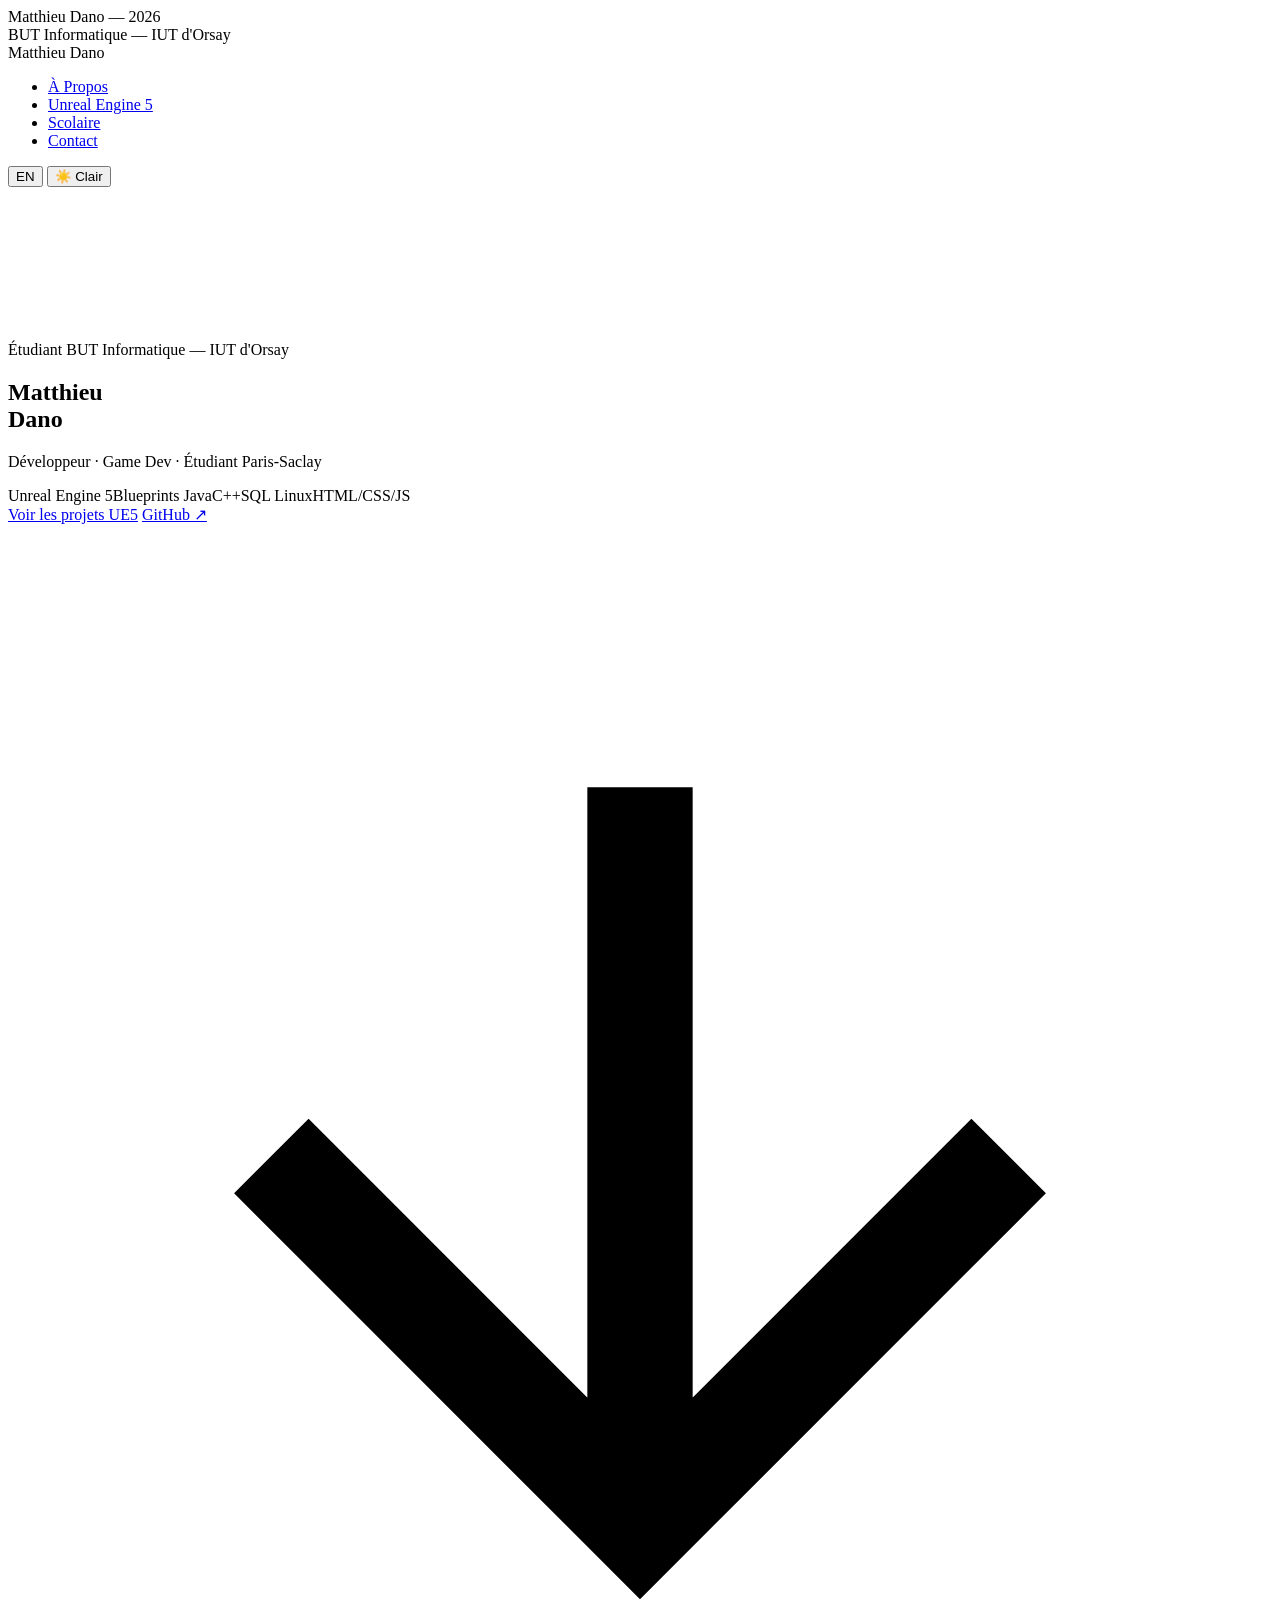
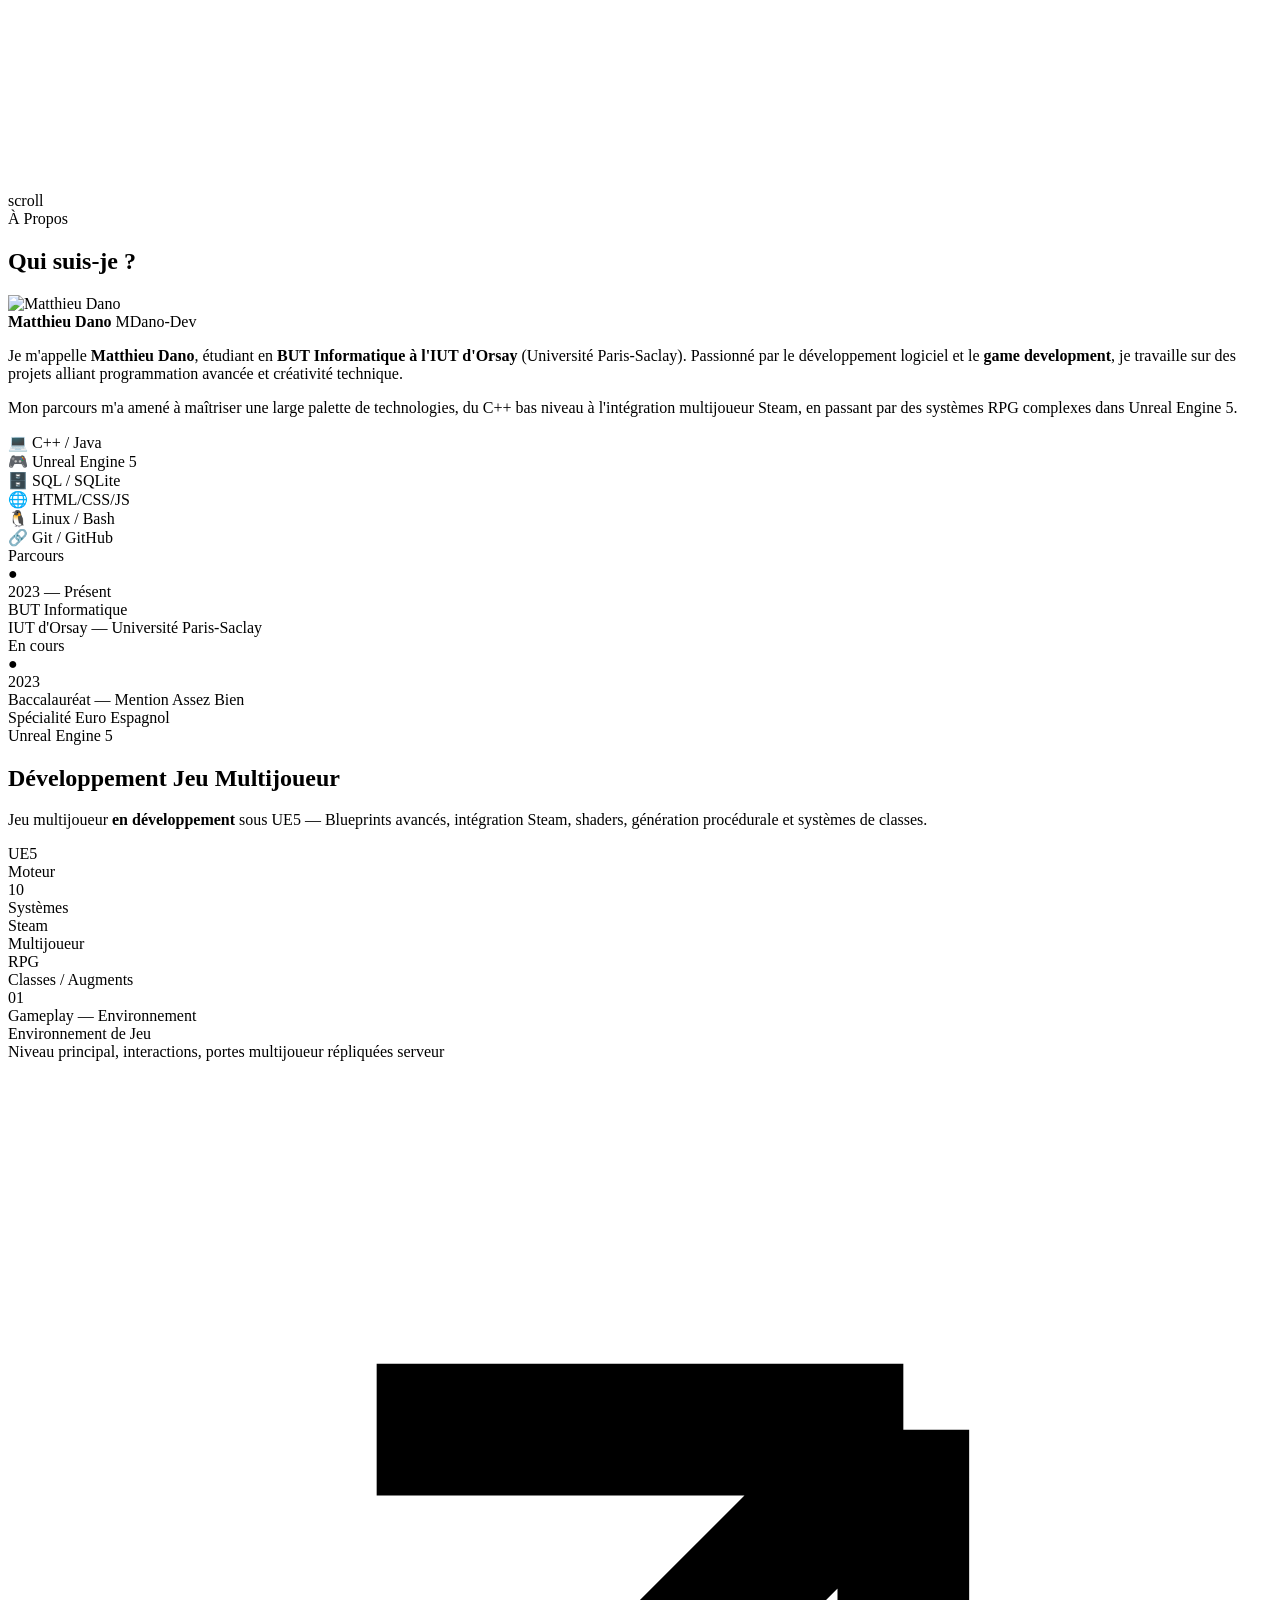
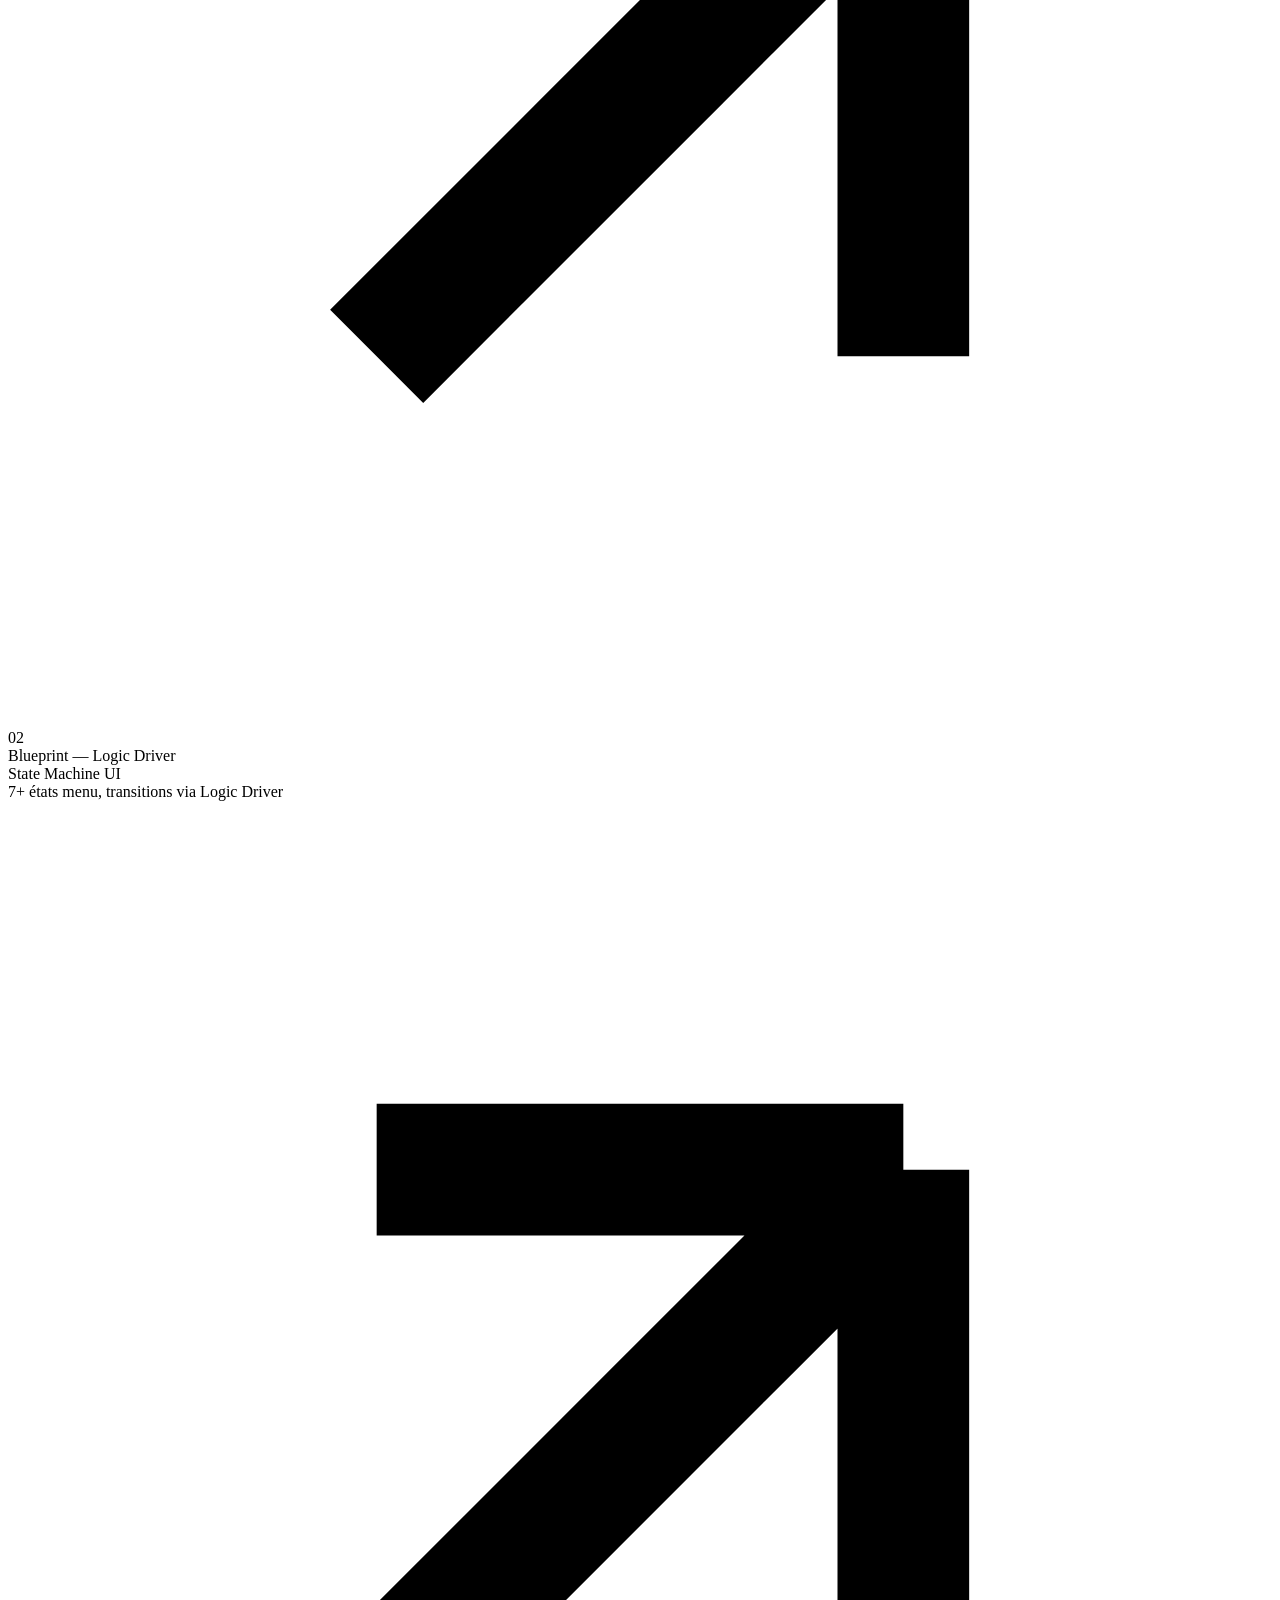
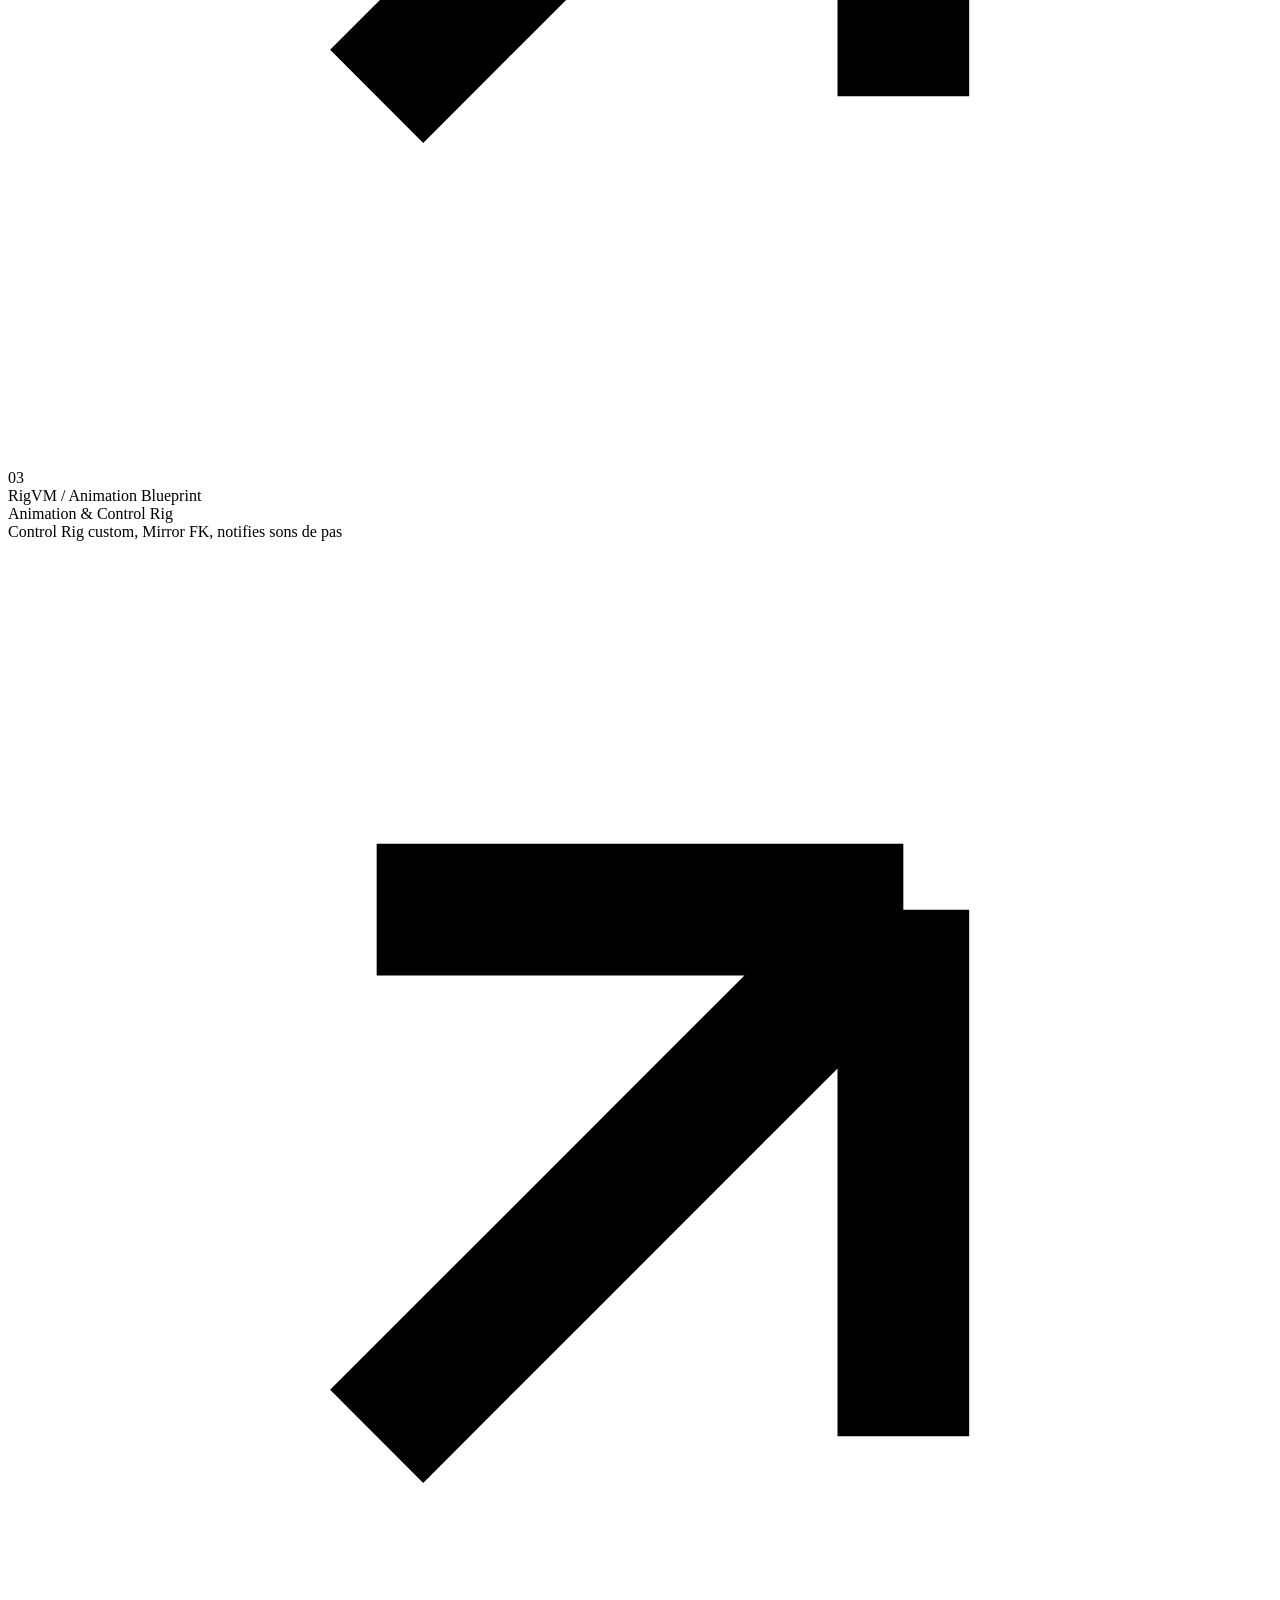
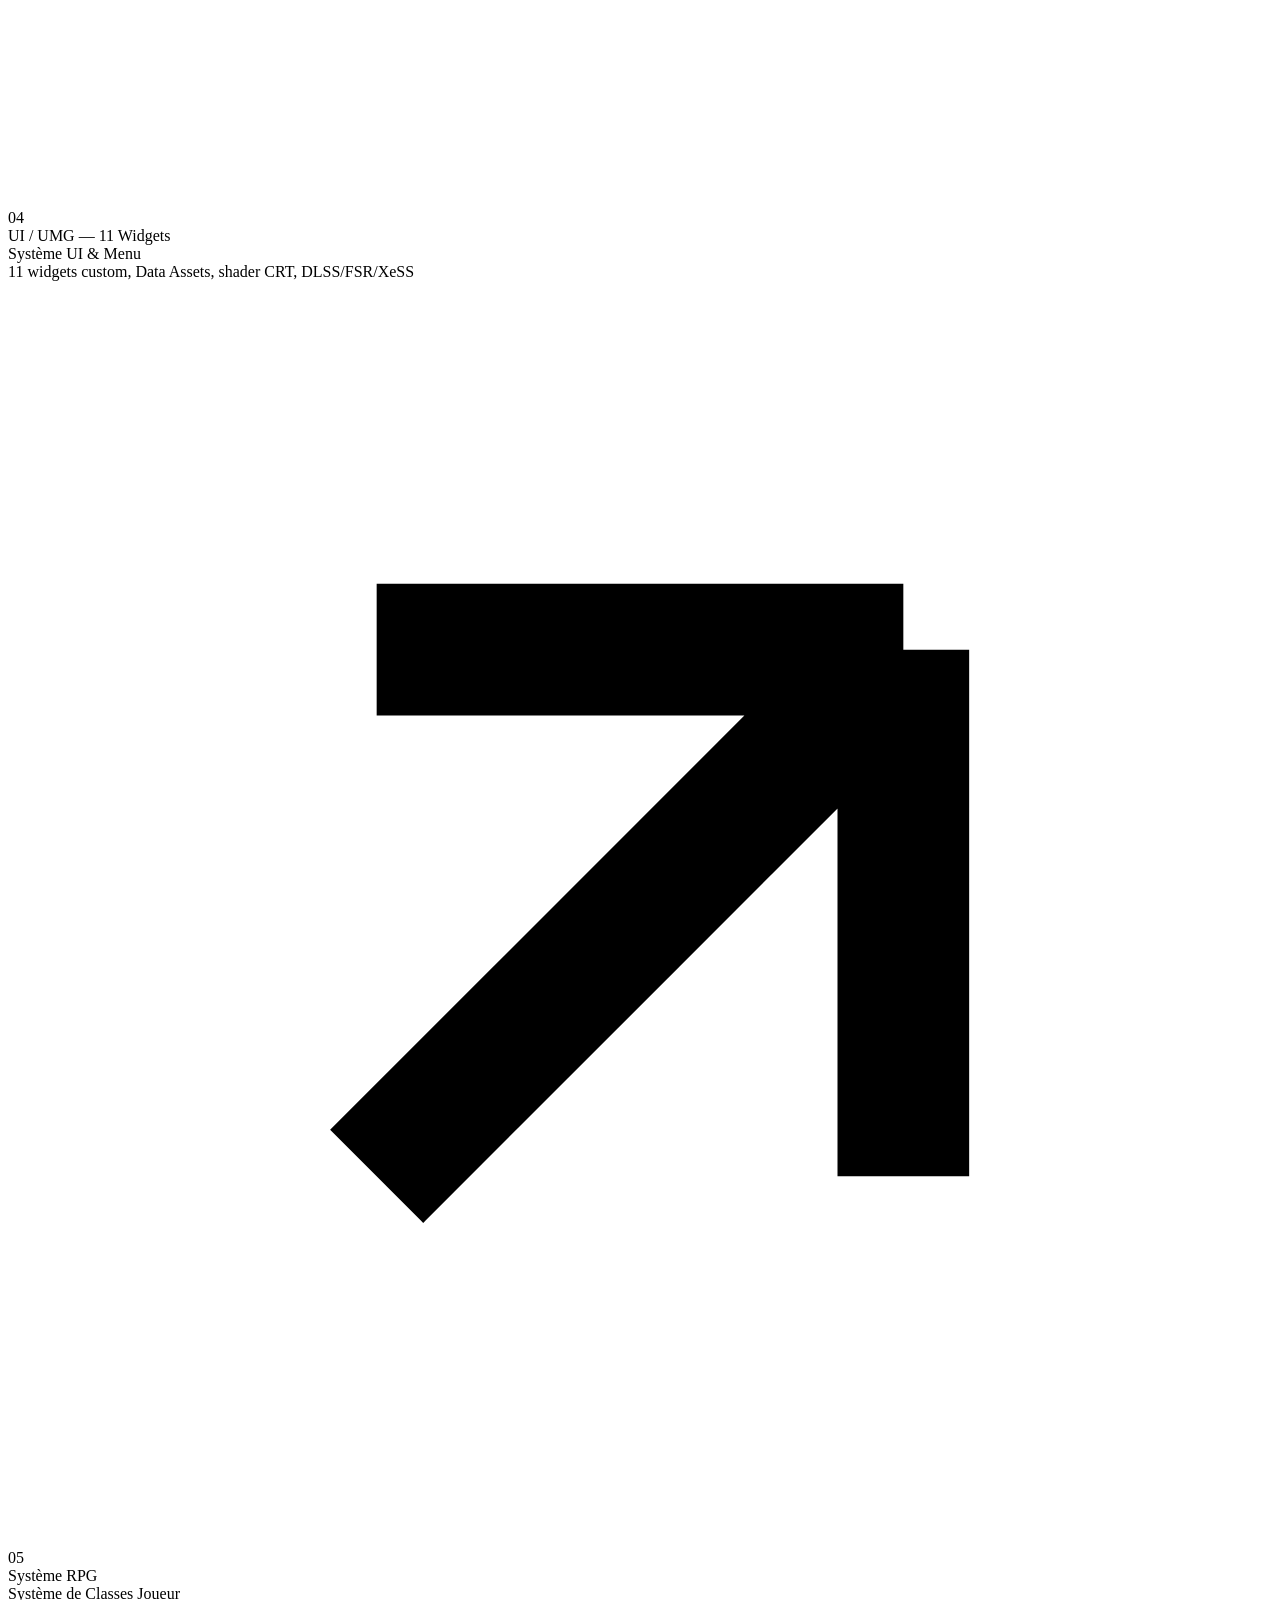
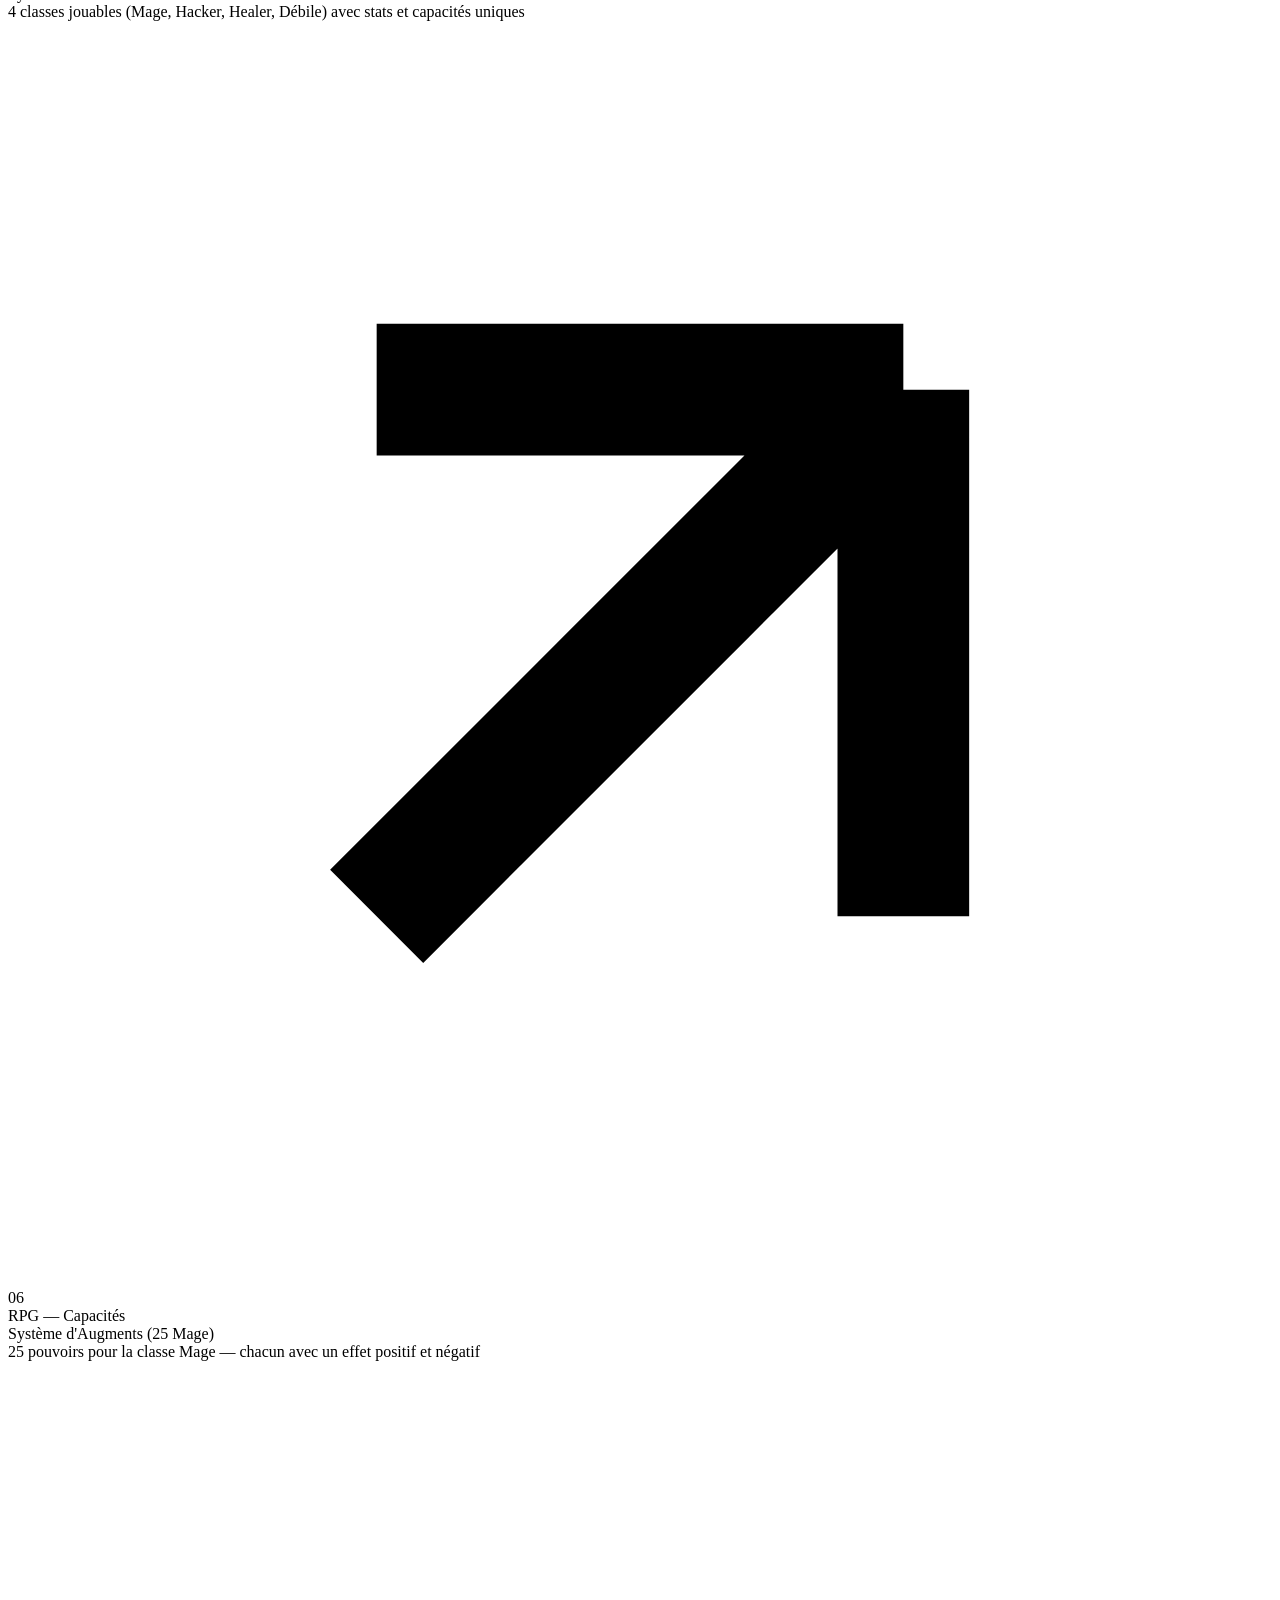
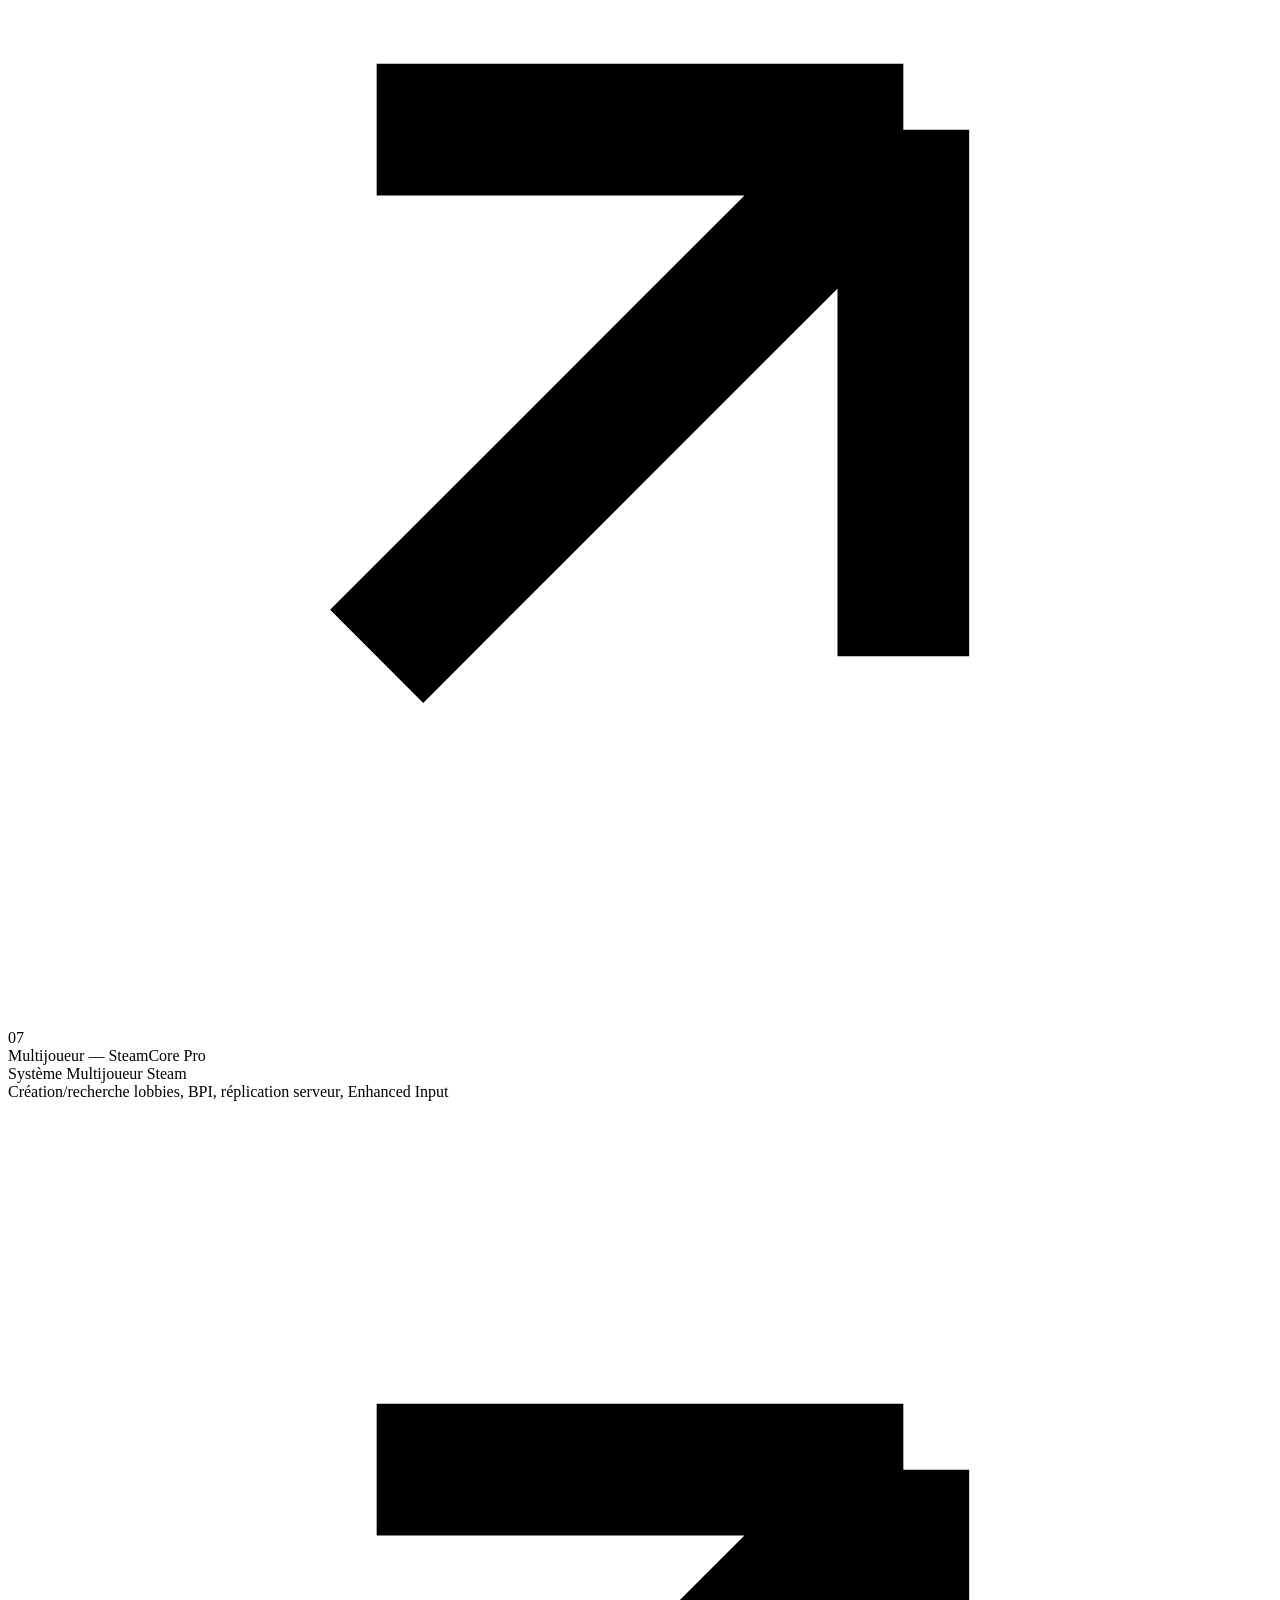
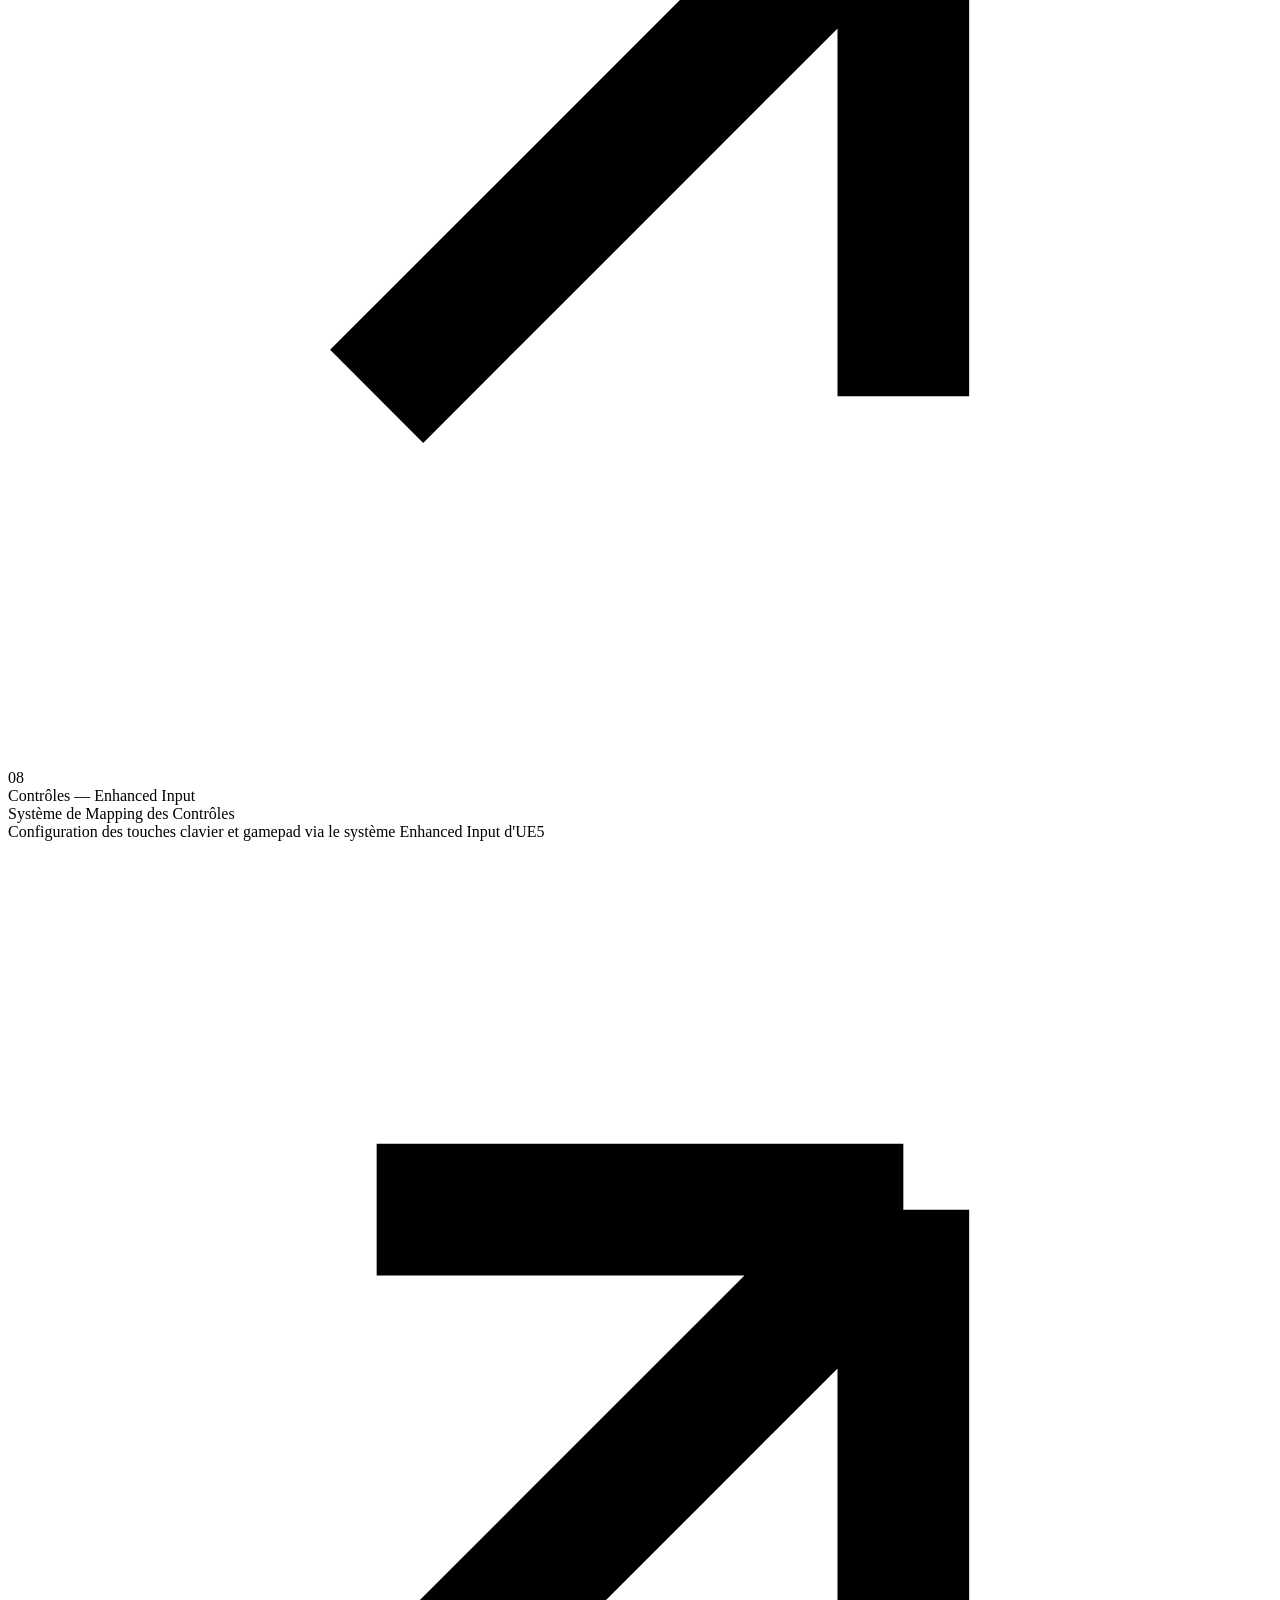
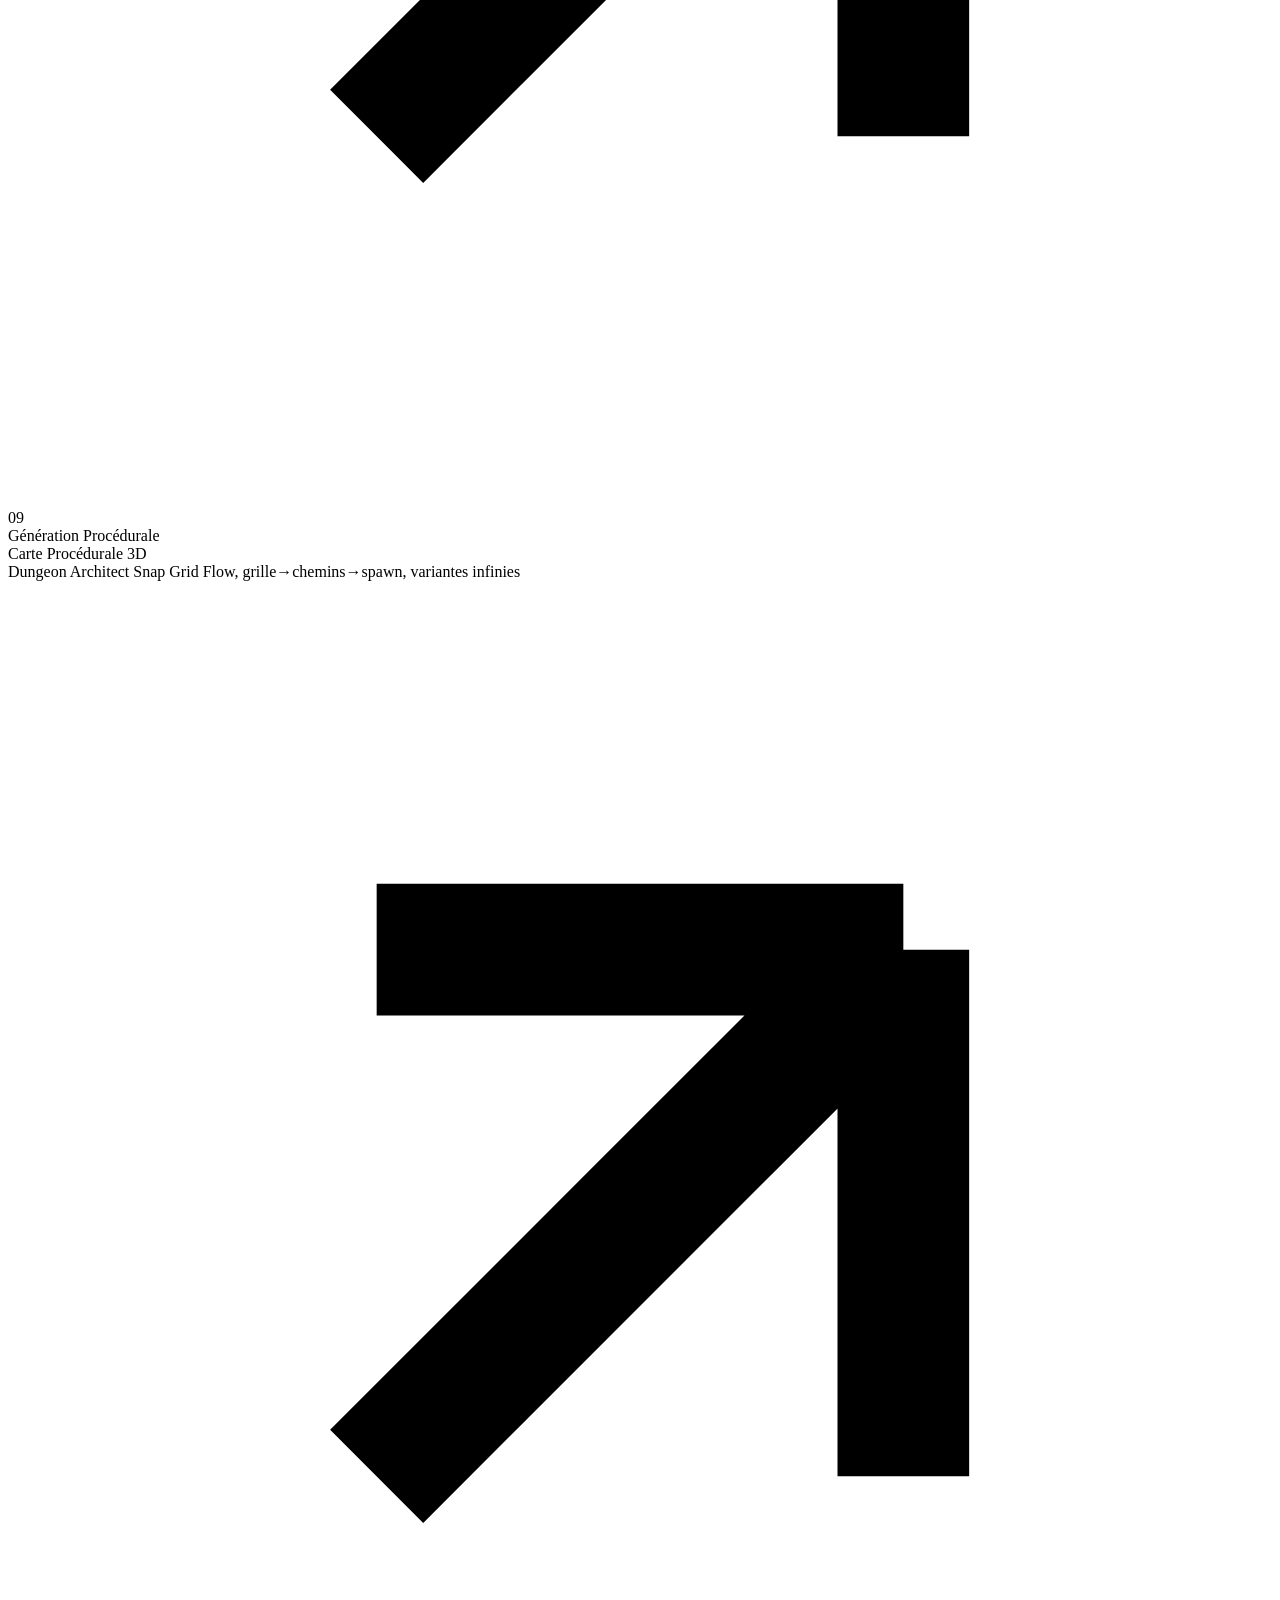
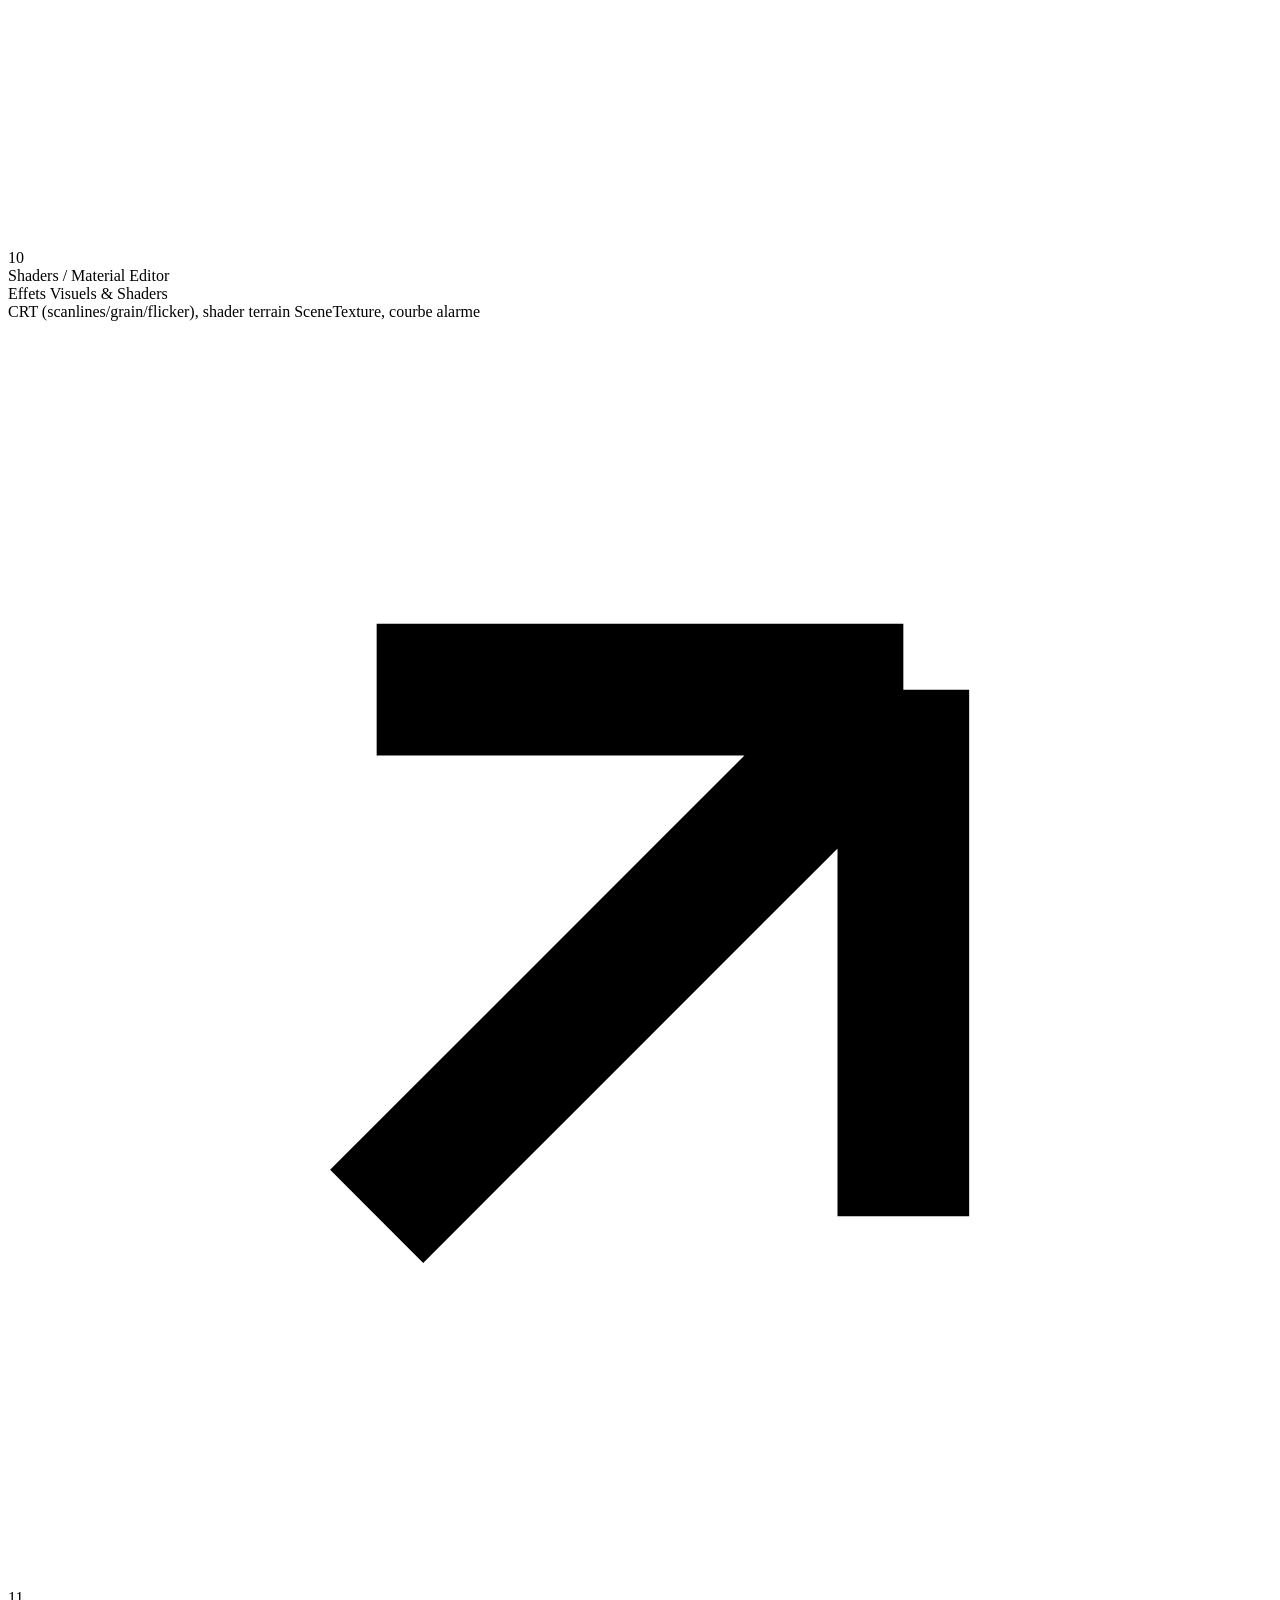
==== index.html @ 525604ac "Rename mon-portofolio/outputs/index.html to index.html" ====
<!DOCTYPE html>
<html lang="fr" data-theme="dark">
<head>
<meta charset="UTF-8"/><meta name="viewport" content="width=device-width,initial-scale=1.0"/>
<title>Matthieu Dano - Portfolio</title>
<link href="https://fonts.googleapis.com/css2?family=Outfit:wght@300;400;500;600;700;800&family=Space+Mono:wght@400;700&display=swap" rel="stylesheet"/>
<link rel="stylesheet" href="portfolio.css"/>
</head>
<body>
<div class="side-deco left"><span>Matthieu Dano — 2026</span></div><div class="side-deco right"><span>BUT Informatique — IUT d'Orsay</span></div>
<nav id="nav">
  <div class="nlogo"><span class="ndot"></span>Matthieu Dano</div>
  <ul class="nlinks">
    <li><a href="#about" class="fr">À Propos</a><a href="#about" class="en" hidden>About</a></li>
    <li><a href="#ue">Unreal Engine 5</a></li>
    <li><a href="#sc" class="fr">Scolaire</a><a href="#sc" class="en" hidden>Academic</a></li>
    <li><a href="#ct">Contact</a></li>
  </ul>
  <div class="nright">
    <button class="pill" onclick="tL()" id="lb2">EN</button>
    <button class="pill" onclick="tT()" id="tb">☀️ <span class="fr">Clair</span><span class="en" hidden>Light</span></button>
  </div>
</nav>

<section id="hero">
  <video id="herovid" src="../uploads/PORTO_LIKETHEM_1_.mp4" autoplay muted loop playsinline preload="auto"></video>
  <div class="hoverlay"></div>
  <div class="hbg"></div>
  <div class="hi"><div class="hitxt">
    <div class="hstat"><span class="hsd"></span><span class="fr">Étudiant BUT Informatique — IUT d'Orsay</span><span class="en" hidden>CS Student — IUT d'Orsay</span></div>
    <h1 class="hn">Matthieu<br/><span class="hl">Dano</span></h1>
    <p class="ht fr">Développeur · Game Dev · Étudiant Paris-Saclay</p>
    <p class="ht en" hidden>Developer · Game Dev · Paris-Saclay Student</p>
    <div class="htgs">
      <span class="htg u">Unreal Engine 5</span><span class="htg u">Blueprints</span>
      <span class="htg s">Java</span><span class="htg s">C++</span><span class="htg s">SQL</span>
      <span class="htg">Linux</span><span class="htg">HTML/CSS/JS</span>
    </div>
    <div class="hcta">
      <a href="#ue" class="c1 fr">Voir les projets UE5</a><a href="#ue" class="c1 en" hidden>View UE5 projects</a>
      <a href="https://github.com/MDano-Dev" target="_blank" class="c2">GitHub ↗</a>
    </div>
  </div></div>
  <div class="hscr"><svg viewBox="0 0 24 24" fill="none" stroke="currentColor" stroke-width="2"><path d="M12 5v14M5 12l7 7 7-7"/></svg><span>scroll</span></div>
</section>

<div class="dv"></div>

<section id="about"><div class="sec">
  <div class="slb fr">À Propos</div><div class="slb en" hidden>About</div>
  <h2 class="stt fr">Qui suis-je ?</h2><h2 class="stt en" hidden>Who am I?</h2>
  <div class="ag" style="grid-template-columns:200px 1fr;gap:3.5rem;align-items:start">
    <div class="about-photo-wrap">
      <div class="about-photo">
        <div class="about-photo-ring"></div>
        <img src="../uploads/1779034129991_image.png" alt="Matthieu Dano"/>
      </div>
      <div class="about-name-tag">
        <strong>Matthieu Dano</strong>
        <span>MDano-Dev</span>
      </div>
    </div>
    <div>
    <div class="at">
      <p class="fr">Je m'appelle <strong>Matthieu Dano</strong>, étudiant en <strong>BUT Informatique à l'IUT d'Orsay</strong> (Université Paris-Saclay). Passionné par le développement logiciel et le <strong>game development</strong>, je travaille sur des projets alliant programmation avancée et créativité technique.</p>
      <p class="en" hidden>My name is <strong>Matthieu Dano</strong>, a Computer Science student at <strong>IUT d'Orsay</strong> (Paris-Saclay). Passionate about software development and <strong>game development</strong>, I work on projects combining advanced programming and technical creativity.</p>
      <p class="fr">Mon parcours m'a amené à maîtriser une large palette de technologies, du C++ bas niveau à l'intégration multijoueur Steam, en passant par des systèmes RPG complexes dans Unreal Engine 5.</p>
      <p class="en" hidden>My path led me to master a wide range of technologies, from low-level C++ to Steam multiplayer, including complex RPG systems in Unreal Engine 5.</p>
      <div class="sg">
        <div class="si">💻 C++ / Java</div><div class="si">🎮 Unreal Engine 5</div>
        <div class="si">🗄️ SQL / SQLite</div><div class="si">🌐 HTML/CSS/JS</div>
        <div class="si">🐧 Linux / Bash</div><div class="si">🔗 Git / GitHub</div>
      </div>
    </div>
    <div class="tlt fr">Parcours</div><div class="tlt en" hidden>Background</div>
      <div class="tli"><div class="tld a">●</div>
        <div><div class="tldate fr">2023 — Présent</div><div class="tldate en" hidden>2023 — Present</div>
        <div class="tlname fr">BUT Informatique</div><div class="tlname en" hidden>Computer Science Degree</div>
        <div class="tlsub">IUT d'Orsay — Université Paris-Saclay</div>
        <span class="tlbg fr">En cours</span><span class="tlbg en" hidden>In progress</span></div>
      </div>
      <div class="tli"><div class="tld s">●</div>
        <div><div class="tldate">2023</div>
        <div class="tlname fr">Baccalauréat — Mention Assez Bien</div><div class="tlname en" hidden>Baccalaureate — With Honors</div>
        <div class="tlsub fr">Spécialité Euro Espagnol</div><div class="tlsub en" hidden>European Spanish Specialty</div></div>
      </div>
    </div>
  </div>
</div></div>
</div></section>

<div class="dv"></div>

<section id="ue" style="position:relative;overflow:hidden"><video id="uevid" src="../uploads/FondDecran.mp4" autoplay muted loop  playsinline preload="auto" style="position:absolute;inset:0;width:100%;height:100%;object-fit:cover;opacity:.25;pointer-events:none;z-index:0;transition:opacity .6s"></video><div style="position:absolute;inset:0;background:linear-gradient(to bottom,var(--bg) 0%,var(--bg) 3%,transparent 28%,transparent 72%,var(--bg) 97%,var(--bg) 100%);z-index:1;pointer-events:none"></div><div class="sec" style="position:relative;z-index:2">
  <div class="slb">Unreal Engine 5</div>
  <h2 class="stt fr">Développement Jeu Multijoueur</h2><h2 class="stt en" hidden>Multiplayer Game Dev</h2>
  <p class="sd fr">Jeu multijoueur <strong style="color:var(--ue)">en développement</strong> sous UE5 — Blueprints avancés, intégration Steam, shaders, génération procédurale et systèmes de classes.</p>
  <p class="sd en" hidden>Multiplayer game <strong style="color:var(--ue)">in development</strong> in UE5 — advanced Blueprints, Steam integration, shaders, procedural generation and class systems.</p>
  <div class="strip">
    <div><div class="stn">UE5</div><div class="stl fr">Moteur</div><div class="stl en" hidden>Engine</div></div>
    <div><div class="stn">10</div><div class="stl fr">Systèmes</div><div class="stl en" hidden>Systems</div></div>
    <div><div class="stn">Steam</div><div class="stl fr">Multijoueur</div><div class="stl en" hidden>Multiplayer</div></div>
    <div><div class="stn">RPG</div><div class="stl fr">Classes / Augments</div><div class="stl en" hidden>Classes / Augments</div></div>
  </div>
  <div class="fl">
    <div class="fr2" onclick="oM('u1')"><div class="fn">01</div><div><div class="ftag fr">Gameplay — Environnement</div><div class="ftag en" hidden>Gameplay — Environment</div><div class="fname fr">Environnement de Jeu</div><div class="fname en" hidden>Game Environment</div><div class="fdesc fr">Niveau principal, interactions, portes multijoueur répliquées serveur</div><div class="fdesc en" hidden>Main level, interactions, server-replicated multiplayer doors</div></div><div class="fa"><svg viewBox="0 0 24 24" fill="none" stroke="currentColor" stroke-width="2.5"><path d="M7 17L17 7M17 7H7M17 7v10"/></svg></div></div>
    <div class="fr2" onclick="oM('u2')"><div class="fn">02</div><div><div class="ftag">Blueprint — Logic Driver</div><div class="fname">State Machine UI</div><div class="fdesc fr">7+ états menu, transitions via Logic Driver</div><div class="fdesc en" hidden>7+ menu states via Logic Driver plugin</div></div><div class="fa"><svg viewBox="0 0 24 24" fill="none" stroke="currentColor" stroke-width="2.5"><path d="M7 17L17 7M17 7H7M17 7v10"/></svg></div></div>
    <div class="fr2" onclick="oM('u3')"><div class="fn">03</div><div><div class="ftag">RigVM / Animation Blueprint</div><div class="fname fr">Animation & Control Rig</div><div class="fname en" hidden>Animation & Control Rig</div><div class="fdesc fr">Control Rig custom, Mirror FK, notifies sons de pas</div><div class="fdesc en" hidden>Custom Control Rig, Mirror FK, footstep notifies</div></div><div class="fa"><svg viewBox="0 0 24 24" fill="none" stroke="currentColor" stroke-width="2.5"><path d="M7 17L17 7M17 7H7M17 7v10"/></svg></div></div>
    <div class="fr2" onclick="oM('u4')"><div class="fn">04</div><div><div class="ftag">UI / UMG — 11 Widgets</div><div class="fname fr">Système UI & Menu</div><div class="fname en" hidden>UI & Menu System</div><div class="fdesc fr">11 widgets custom, Data Assets, shader CRT, DLSS/FSR/XeSS</div><div class="fdesc en" hidden>11 custom widgets, Data Assets, CRT shader, DLSS/FSR/XeSS</div></div><div class="fa"><svg viewBox="0 0 24 24" fill="none" stroke="currentColor" stroke-width="2.5"><path d="M7 17L17 7M17 7H7M17 7v10"/></svg></div></div>
    <div class="fr2" onclick="oM('u5')"><div class="fn">05</div><div><div class="ftag fr">Système RPG</div><div class="ftag en" hidden>RPG System</div><div class="fname fr">Système de Classes Joueur</div><div class="fname en" hidden>Player Class System</div><div class="fdesc fr">4 classes jouables (Mage, Hacker, Healer, Débile) avec stats et capacités uniques</div><div class="fdesc en" hidden>4 playable classes (Mage, Hacker, Healer, Débile) with unique stats and abilities</div></div><div class="fa"><svg viewBox="0 0 24 24" fill="none" stroke="currentColor" stroke-width="2.5"><path d="M7 17L17 7M17 7H7M17 7v10"/></svg></div></div>
    <div class="fr2" onclick="oM('u6')"><div class="fn">06</div><div><div class="ftag fr">RPG — Capacités</div><div class="ftag en" hidden>RPG — Abilities</div><div class="fname fr">Système d'Augments (25 Mage)</div><div class="fname en" hidden>Augment System (25 Mage)</div><div class="fdesc fr">25 pouvoirs pour la classe Mage — chacun avec un effet positif et négatif</div><div class="fdesc en" hidden>25 Mage powers — each with a positive and negative effect</div></div><div class="fa"><svg viewBox="0 0 24 24" fill="none" stroke="currentColor" stroke-width="2.5"><path d="M7 17L17 7M17 7H7M17 7v10"/></svg></div></div>
    <div class="fr2" onclick="oM('u7')"><div class="fn">07</div><div><div class="ftag">Multijoueur — SteamCore Pro</div><div class="fname fr">Système Multijoueur Steam</div><div class="fname en" hidden>Steam Multiplayer System</div><div class="fdesc fr">Création/recherche lobbies, BPI, réplication serveur, Enhanced Input</div><div class="fdesc en" hidden>Lobby creation/search, BPI, server replication, Enhanced Input</div></div><div class="fa"><svg viewBox="0 0 24 24" fill="none" stroke="currentColor" stroke-width="2.5"><path d="M7 17L17 7M17 7H7M17 7v10"/></svg></div></div>
    <div class="fr2" onclick="oM('umap')"><div class="fn">08</div><div><div class="ftag fr">Contrôles — Enhanced Input</div><div class="ftag en" hidden>Controls — Enhanced Input</div><div class="fname fr">Système de Mapping des Contrôles</div><div class="fname en" hidden>Control Mapping System</div><div class="fdesc fr">Configuration des touches clavier et gamepad via le système Enhanced Input d'UE5</div><div class="fdesc en" hidden>Keyboard and gamepad key configuration via UE5's Enhanced Input system</div></div><div class="fa"><svg viewBox="0 0 24 24" fill="none" stroke="currentColor" stroke-width="2.5"><path d="M7 17L17 7M17 7H7M17 7v10"/></svg></div></div>
<div class="fr2" onclick="oM('u8')"><div class="fn">09</div><div><div class="ftag fr">Génération Procédurale</div><div class="ftag en" hidden>Procedural Generation</div><div class="fname fr">Carte Procédurale 3D</div><div class="fname en" hidden>3D Procedural Map</div><div class="fdesc fr">Dungeon Architect Snap Grid Flow, grille→chemins→spawn, variantes infinies</div><div class="fdesc en" hidden>Dungeon Architect Snap Grid Flow, grid→paths→spawn, infinite variants</div></div><div class="fa"><svg viewBox="0 0 24 24" fill="none" stroke="currentColor" stroke-width="2.5"><path d="M7 17L17 7M17 7H7M17 7v10"/></svg></div></div>
    <div class="fr2" onclick="oM('u9')"><div class="fn">10</div><div><div class="ftag">Shaders / Material Editor</div><div class="fname fr">Effets Visuels & Shaders</div><div class="fname en" hidden>Visual Effects & Shaders</div><div class="fdesc fr">CRT (scanlines/grain/flicker), shader terrain SceneTexture, courbe alarme</div><div class="fdesc en" hidden>CRT (scanlines/grain/flicker), SceneTexture terrain shader, alarm curve</div></div><div class="fa"><svg viewBox="0 0 24 24" fill="none" stroke="currentColor" stroke-width="2.5"><path d="M7 17L17 7M17 7H7M17 7v10"/></svg></div></div>
    <div class="fr2" onclick="oM('u10')"><div class="fn">11</div><div><div class="ftag">Blueprint — Save System</div><div class="fname fr">Système de Sauvegarde</div><div class="fname en" hidden>Save System</div><div class="fdesc fr">Sauvegarde automatique de la progression, persistante entre les niveaux</div><div class="fdesc en" hidden>Automatic progress saving, persistent between levels</div></div><div class="fa"><svg viewBox="0 0 24 24" fill="none" stroke="currentColor" stroke-width="2.5"><path d="M7 17L17 7M17 7H7M17 7v10"/></svg></div></div>
  </div>
</div></div></section>

<div class="dv"></div>

<section id="sc" class="s2" style="position:relative;overflow:hidden"><video id="scvid" src="../uploads/PORTO_BACKROOM.mp4" autoplay muted loop playsinline preload="auto" style="position:absolute;inset:0;width:100%;height:100%;object-fit:cover;opacity:.15;pointer-events:none;z-index:0"></video><div style="position:absolute;inset:0;background:linear-gradient(to bottom,var(--bg2) 0%,var(--bg2) 3%,transparent 28%,transparent 72%,var(--bg2) 97%,var(--bg2) 100%);z-index:1;pointer-events:none"></div><div class="s2in" style="position:relative;z-index:2">
  <div class="slb fr">Projets Scolaires — IUT d'Orsay</div><div class="slb en" hidden>Academic Projects — IUT d'Orsay</div>
  <h2 class="stt fr">BUT Informatique</h2><h2 class="stt en" hidden>Computer Science Degree</h2>
  <p class="sd fr">Projets réalisés en équipe — C++/SDL, Java/MVC, SQL, HTML/CSS/JS, et administration Linux.</p>
  <p class="sd en" hidden>Team projects — C++/SDL, Java/MVC, SQL, HTML/CSS/JS, and Linux administration.</p>
  <div class="sl">
    <div class="sr" onclick="oM('s1')"><div class="srow-thumb st-cpp"><svg viewBox="0 0 24 24" fill="none" stroke="#4ec994" stroke-width="1.5"><path d="M12 2L2 7l10 5 10-5-10-5z"/><path d="M2 17l10 5 10-5M2 12l10 5 10-5"/></svg></div><div><div class="sct fr">Jeu Vidéo — C++ / SDL</div><div class="sct en" hidden>Video Game — C++ / SDL</div><div class="snm fr">Jeu 2D en C++ avec SDL</div><div class="snm en" hidden>2D Game in C++ with SDL</div><div class="smt fr">3 mois · 2 personnes · POO, game loop, collisions, gestion mémoire</div><div class="smt en" hidden>3 months · 2 people · OOP, game loop, collisions, memory management</div></div><div class="sa"><svg viewBox="0 0 24 24" fill="none" stroke="currentColor" stroke-width="2.5"><path d="M7 17L17 7M17 7H7M17 7v10"/></svg></div></div>
    <div class="sr" onclick="oM('s2')"><div class="srow-thumb st-web"><svg viewBox="0 0 24 24" fill="none" stroke="#7b8fff" stroke-width="1.5"><circle cx="12" cy="12" r="10"/><path d="M2 12h20M12 2a15.3 15.3 0 010 20M12 2a15.3 15.3 0 000 20"/></svg></div><div><div class="sct">HTML / CSS / JavaScript</div><div class="snm fr">Site Web — Thème Cyberpunk 2077</div><div class="snm en" hidden>Website — Cyberpunk 2077 Theme</div><div class="smt fr">2 mois · 2 personnes · Design responsive, animations, interactions JS</div><div class="smt en" hidden>2 months · 2 people · Responsive design, animations, JS interactions</div></div><div class="sa"><svg viewBox="0 0 24 24" fill="none" stroke="currentColor" stroke-width="2.5"><path d="M7 17L17 7M17 7H7M17 7v10"/></svg></div></div>
    <div class="sr" onclick="oM('s3')"><div class="srow-thumb st-java"><svg viewBox="0 0 24 24" fill="none" stroke="#4ec9a0" stroke-width="1.5"><rect x="3" y="3" width="18" height="18" rx="3"/><path d="M3 9h18M9 3v18"/></svg></div><div><div class="sct">Java / Swing / MVC</div><div class="snm fr">Application Java Desktop</div><div class="snm en" hidden>Java Desktop Application</div><div class="smt fr">5 mois · 3 personnes · UML, IHM, architecture MVC, JDBC</div><div class="smt en" hidden>5 months · 3 people · UML, UI design, MVC architecture, JDBC</div></div><div class="sa"><svg viewBox="0 0 24 24" fill="none" stroke="currentColor" stroke-width="2.5"><path d="M7 17L17 7M17 7H7M17 7v10"/></svg></div></div>
    <div class="sr" onclick="oM('s4')"><div class="srow-thumb st-sql"><svg viewBox="0 0 24 24" fill="none" stroke="#d4a060" stroke-width="1.5"><ellipse cx="12" cy="5" rx="9" ry="3"/><path d="M3 5v14c0 1.66 4.03 3 9 3s9-1.34 9-3V5"/><path d="M3 12c0 1.66 4.03 3 9 3s9-1.34 9-3"/></svg></div><div><div class="sct">SQL / SQLite / Looping</div><div class="snm fr">Projet Base de Données</div><div class="snm en" hidden>Database Project</div><div class="smt fr">3 mois · 2 personnes · Modélisation ER, normalisation, requêtes complexes</div><div class="smt en" hidden>3 months · 2 people · ER modeling, normalization, complex queries</div></div><div class="sa"><svg viewBox="0 0 24 24" fill="none" stroke="currentColor" stroke-width="2.5"><path d="M7 17L17 7M17 7H7M17 7v10"/></svg></div></div>
    <div class="sr" onclick="oM('s5')"><div class="srow-thumb st-rpi"><svg viewBox="0 0 24 24" fill="none" stroke="#d46080" stroke-width="1.5"><rect x="4" y="6" width="16" height="12" rx="2"/><path d="M8 6V4M16 6V4M8 18v2M16 18v2M2 10h2M20 10h2M2 14h2M20 14h2"/></svg></div><div><div class="sct fr">Linux — Administration Système</div><div class="sct en" hidden>Linux — System Administration</div><div class="snm fr">Projet S103 — Raspberry Pi 400</div><div class="snm en" hidden>S103 — Raspberry Pi 400</div><div class="smt fr">3 semaines · 3 personnes · Serveur web, base de données, accès sécurisé à distance</div><div class="smt en" hidden>3 weeks · 3 people · Web server, database, secure remote access</div></div><div class="sa"><svg viewBox="0 0 24 24" fill="none" stroke="currentColor" stroke-width="2.5"><path d="M7 17L17 7M17 7H7M17 7v10"/></svg></div></div>
    <div class="sr" onclick="oM('s6')"><div class="srow-thumb st-net"><svg viewBox="0 0 24 24" fill="none" stroke="#60a8d4" stroke-width="1.5"><circle cx="12" cy="12" r="3"/><circle cx="4" cy="6" r="2"/><circle cx="20" cy="6" r="2"/><circle cx="4" cy="18" r="2"/><circle cx="20" cy="18" r="2"/><path d="M12 9L6 7M12 9l6-2M12 15l-6 2M12 15l6 2"/></svg></div><div><div class="sct fr">Réseau — Linux Debian</div><div class="sct en" hidden>Network — Linux Debian</div><div class="snm fr">Configuration Réseau</div><div class="snm en" hidden>Network Configuration</div><div class="smt fr">2 semaines · 3 personnes · Wireshark, Marionnet, TCP/IP</div><div class="smt en" hidden>2 weeks · 3 people · Wireshark, Marionnet, TCP/IP</div></div><div class="sa"><svg viewBox="0 0 24 24" fill="none" stroke="currentColor" stroke-width="2.5"><path d="M7 17L17 7M17 7H7M17 7v10"/></svg></div></div>
  </div>
</div></div></section>

<div class="dv"></div>

<section id="ct"><div class="sec">
  <div class="slb">Contact</div>
  <h2 class="stt fr">Prenons contact</h2><h2 class="stt en" hidden>Get in Touch</h2>
  <div class="cg">
    <div>
      <p style="font-size:.9rem;color:var(--t2);line-height:1.7;margin-bottom:1.8rem" class="fr">Disponible pour discuter de projets, opportunités de stage ou échanger autour du développement et du game dev.</p>
      <p style="font-size:.9rem;color:var(--t2);line-height:1.7;margin-bottom:1.8rem" class="en" hidden>Available to discuss projects, internship opportunities or chat about development and game dev.</p>
      <a href="https://www.linkedin.com/in/matthieu-dano" target="_blank" class="cl">
        <div class="ci"><svg viewBox="0 0 24 24" fill="currentColor" style="color:var(--ue)"><path d="M16 8a6 6 0 016 6v7h-4v-7a2 2 0 00-2-2 2 2 0 00-2 2v7h-4v-7a6 6 0 016-6zM2 9h4v12H2z"/><circle cx="4" cy="4" r="2"/></svg></div>
        <div><div style="font-weight:600;color:var(--t);font-size:.85rem">LinkedIn</div><div style="font-size:.78rem">linkedin.com/in/matthieu-dano</div></div>
      </a>
      <a href="https://github.com/MDano-Dev" target="_blank" class="cl">
        <div class="ci"><svg viewBox="0 0 24 24" fill="currentColor" style="color:var(--t2)"><path d="M12 2C6.477 2 2 6.484 2 12.017c0 4.425 2.865 8.18 6.839 9.504.5.092.682-.217.682-.483 0-.237-.008-.868-.013-1.703-2.782.605-3.369-1.343-3.369-1.343-.454-1.158-1.11-1.466-1.11-1.466-.908-.62.069-.608.069-.608 1.003.07 1.531 1.032 1.531 1.032.892 1.53 2.341 1.088 2.91.832.092-.647.35-1.088.636-1.338-2.22-.253-4.555-1.113-4.555-4.951 0-1.093.39-1.988 1.029-2.688-.103-.253-.446-1.272.098-2.65 0 0 .84-.27 2.75 1.026A9.564 9.564 0 0112 6.844c.85.004 1.705.115 2.504.337 1.909-1.296 2.747-1.027 2.747-1.027.546 1.379.202 2.398.1 2.651.64.7 1.028 1.595 1.028 2.688 0 3.848-2.339 4.695-4.566 4.943.359.309.678.92.678 1.855 0 1.338-.012 2.419-.012 2.747 0 .268.18.58.688.482A10.019 10.019 0 0022 12.017C22 6.484 17.522 2 12 2z"/></svg></div>
        <div><div style="font-weight:600;color:var(--t);font-size:.85rem">GitHub</div><div style="font-size:.78rem">MDano-Dev</div></div>
      </a>
      <a href="mailto:matthieu.dano@universite-paris-saclay.fr" class="cl">
        <div class="ci"><svg viewBox="0 0 24 24" fill="none" stroke="currentColor" stroke-width="1.8" style="color:var(--sc)"><rect x="2" y="4" width="20" height="16" rx="3"/><path d="M2 7l10 7 10-7"/></svg></div>
        <div><div style="font-weight:600;color:var(--t);font-size:.85rem">E-mail</div><div style="font-size:.75rem;color:var(--t2)">matthieu.dano@universite-paris-saclay.fr</div></div>
      </a>
    </div>
    <div style="background:var(--surf);border:1px solid var(--bd);border-radius:12px;padding:2rem">
      <div style="font-size:.7rem;font-weight:700;letter-spacing:.12em;text-transform:uppercase;color:var(--t3);margin-bottom:1.2rem" class="fr">Mon Profil</div>
      <div style="font-size:.7rem;font-weight:700;letter-spacing:.12em;text-transform:uppercase;color:var(--t3);margin-bottom:1.2rem" class="en" hidden>My Profile</div>
      <div style="background:var(--bg3);border-radius:8px;border:1px solid var(--bd2);padding:1rem;margin-bottom:.75rem">
        <div style="font-size:.65rem;color:var(--t3);font-weight:600;text-transform:uppercase;letter-spacing:.08em;margin-bottom:.4rem" class="fr">Formation</div>
        <div style="font-size:.65rem;color:var(--t3);font-weight:600;text-transform:uppercase;letter-spacing:.08em;margin-bottom:.4rem" class="en" hidden>Education</div>
        <div style="font-size:.88rem;color:var(--t);font-weight:600" class="fr">BUT Informatique — En cours</div>
        <div style="font-size:.88rem;color:var(--t);font-weight:600" class="en" hidden>Computer Science — In progress</div>
        <div style="font-size:.78rem;color:var(--t2)">IUT d'Orsay — Paris-Saclay</div>
      </div>
      <div style="background:var(--bg3);border-radius:8px;border:1px solid var(--bd2);padding:1rem">
        <div style="font-size:.65rem;color:var(--t3);font-weight:600;text-transform:uppercase;letter-spacing:.08em;margin-bottom:.4rem">GitHub</div>
        <div style="font-family:'Space Mono',monospace;font-size:.82rem;color:var(--ue)">MDano-Dev</div>
      </div>
    </div>
  </div>
</div></section>

<footer>
  <div class="fcp">© 2026 <strong>Matthieu Dano</strong>. <span class="fr">Tous droits réservés.</span><span class="en" hidden>All rights reserved.</span><span style="margin-left:.75rem;font-size:.72rem" class="fr">Étudiant BUT Informatique — IUT d'Orsay, Université Paris-Saclay</span><span style="margin-left:.75rem;font-size:.72rem" class="en" hidden>Computer Science Student — IUT d'Orsay</span></div>
  <div class="fls">
    <a href="https://www.linkedin.com/in/matthieu-dano" target="_blank"><svg viewBox="0 0 24 24" fill="currentColor"><path d="M16 8a6 6 0 016 6v7h-4v-7a2 2 0 00-2-2 2 2 0 00-2 2v7h-4v-7a6 6 0 016-6zM2 9h4v12H2z"/><circle cx="4" cy="4" r="2"/></svg>LinkedIn</a>
    <a href="https://github.com/MDano-Dev" target="_blank"><svg viewBox="0 0 24 24" fill="currentColor"><path d="M12 2C6.477 2 2 6.484 2 12.017c0 4.425 2.865 8.18 6.839 9.504.5.092.682-.217.682-.483 0-.237-.008-.868-.013-1.703-2.782.605-3.369-1.343-3.369-1.343-.454-1.158-1.11-1.466-1.11-1.466-.908-.62.069-.608.069-.608 1.003.07 1.531 1.032 1.531 1.032.892 1.53 2.341 1.088 2.91.832.092-.647.35-1.088.636-1.338-2.22-.253-4.555-1.113-4.555-4.951 0-1.093.39-1.988 1.029-2.688-.103-.253-.446-1.272.098-2.65 0 0 .84-.27 2.75 1.026A9.564 9.564 0 0112 6.844c.85.004 1.705.115 2.504.337 1.909-1.296 2.747-1.027 2.747-1.027.546 1.379.202 2.398.1 2.651.64.7 1.028 1.595 1.028 2.688 0 3.848-2.339 4.695-4.566 4.943.359.309.678.92.678 1.855 0 1.338-.012 2.419-.012 2.747 0 .268.18.58.688.482A10.019 10.019 0 0022 12.017C22 6.484 17.522 2 12 2z"/></svg>GitHub</a>
  </div>
</footer>

<!-- UE MODALS -->
<div class="mb" id="u1"><div class="mo"><div class="mh"><div><div class="mcu fr">Gameplay — Environnement de jeu</div><div class="mcu en" hidden>Gameplay — Environment</div><div class="mtt fr">Environnement de Jeu Principal</div><div class="mtt en" hidden>Main Game Environment</div></div><button class="mx" onclick="cM('u1')">✕</button></div><div class="mv"><img src="../uploads/LOGIQUE_MULTIJOUEUR_PORTE.png" style="width:100%;height:100%;object-fit:cover"/></div><div class="mbd"><div class="mm"><div><div class="mml fr">Moteur</div><div class="mml en" hidden>Engine</div><div class="mmv">Unreal Engine 5</div></div><div><div class="mml fr">Réseau</div><div class="mml en" hidden>Network</div><div class="mmv fr">Réplication serveur</div><div class="mmv en" hidden>Server replication</div></div></div><p class="mdc fr">Environnement de jeu principal avec gestion des interactions joueur-monde (portes, items). Logique multijoueur répliquée côté serveur via RPC fiables. Utilisation de Blueprint Interfaces (BPI) pour une architecture découplée.</p><p class="mdc en" hidden>Main game environment with player-world interaction management (doors, items). Server-side replicated multiplayer logic via reliable RPCs. Blueprint Interfaces (BPI) for decoupled architecture.</p><div class="mig"><img src="../uploads/LOGIQUE_MULTIJOUEUR_PORTE.png" data-caption="Logique Blueprint — réplication serveur de la porte multijoueur" loading="lazy"/><img src="../uploads/EXEMPLE_UTILISATION_BLUERINT_INTERFACE.png" data-caption="Utilisation des Blueprint Interfaces (BPI) pour découpler la logique" loading="lazy"/></div><div class="tglt fr">Langage / Moteur</div><div class="tglt en" hidden>Language / Engine</div><div class="tgr"><span class="tgl">Blueprint</span><span class="tgl">Unreal Engine 5</span></div><div class="tglt fr">Concepts</div><div class="tglt en" hidden>Concepts</div><div class="tgr"><span class="tgc">Server RPC</span><span class="tgc">Replication</span><span class="tgc">BPI</span><span class="tgc">Multiplayer</span></div></div></div></div>

<div class="mb" id="u2"><div class="mo"><div class="mh"><div><div class="mcu">Blueprint — Logic Driver</div><div class="mtt fr">State Machine UI</div><div class="mtt en" hidden>UI State Machine</div></div><button class="mx" onclick="cM('u2')">✕</button></div><div class="mv"><video src="../uploads/PORTO_STATE_MACHINE.mp4" controls muted loop></video></div><div class="mbd"><div class="mm"><div><div class="mml">Plugin</div><div class="mmv">Logic Driver</div></div><div><div class="mml fr">États</div><div class="mml en" hidden>States</div><div class="mmv">7+</div></div></div><p class="mdc fr">State machine gérant toutes les transitions du menu : Menu Principal, Paramètres, Rejoindre (public/privé), Créer partie, Reprendre, Overlay Amis. Plugin Logic Driver pour une gestion visuelle des états avec animations Swing.</p><p class="mdc en" hidden>State machine managing all menu transitions: Main Menu, Settings, Join (public/private), Create game, Resume, Friends Overlay. Logic Driver plugin for visual state management with Swing animations.</p><div class="mig"><img src="../uploads/STATEMACHINE_MENU.png" data-caption="State machine principale du menu — états et transitions" loading="lazy"/><img src="../uploads/STATEMACHINE_MENU2.png" data-caption="Détail des nœuds de transition et conditions de passage" loading="lazy"/></div><div class="tglt fr">Outils</div><div class="tglt en" hidden>Tools</div><div class="tgr"><span class="tgt">Logic Driver</span><span class="tgt">UMG</span><span class="tgt">Widget Blueprint</span></div><div class="tglt fr">Concepts</div><div class="tglt en" hidden>Concepts</div><div class="tgr"><span class="tgc">State Machine</span><span class="tgc">FSM</span><span class="tgc">UI Navigation</span></div></div></div></div>

<div class="mb" id="u3"><div class="mo"><div class="mh"><div><div class="mcu">RigVM / Animation Blueprint</div><div class="mtt fr">Animation & Control Rig</div><div class="mtt en" hidden>Animation & Control Rig</div></div><button class="mx" onclick="cM('u3')">✕</button></div><div class="mv"><video src="../uploads/PORTO_ANIMATION.mp4" controls muted loop></video></div><div class="mbd"><div class="mm"><div><div class="mml fr">Outils</div><div class="mml en" hidden>Tools</div><div class="mmv">RigVM / Control Rig</div></div><div><div class="mml fr">Fonctions</div><div class="mml en" hidden>Features</div><div class="mmv">Mirror FK, Notifys</div></div></div><p class="mdc fr">Control Rig custom avec RigVM (Forward Solve Graph, Mirror FK pour symétrie). Animation Blueprint en temps réel selon vélocité et état du personnage. Animation Notifies pour sons de pas gauche/droite au bon timing.</p><p class="mdc en" hidden>Custom Control Rig with RigVM (Forward Solve Graph, Mirror FK for symmetry). Real-time Animation Blueprint based on velocity and character state. Animation Notifies for precise left/right footstep sounds.</p><div class="mig"><img src="../uploads/EXEMPLE_RIG1.png" data-caption="Control Rig custom — structure des os et contrôleurs IK/FK" loading="lazy"/><img src="../uploads/EXMPLE_RIG2.png" data-caption="Forward Solve Graph et Mirror FK pour la symétrie du personnage" loading="lazy"/><img src="../uploads/EXEMPLE_CODE_ANIMATION.png" data-caption="Animation Blueprint — logique de mise à jour en temps réel" loading="lazy"/></div><div class="tglt fr">Outils</div><div class="tglt en" hidden>Tools</div><div class="tgr"><span class="tgt">RigVM</span><span class="tgt">Control Rig</span><span class="tgt">Animation Blueprint</span></div><div class="tglt fr">Concepts</div><div class="tglt en" hidden>Concepts</div><div class="tgr"><span class="tgc">Mirror FK</span><span class="tgc">Forward Solve</span><span class="tgc">Anim Notify</span><span class="tgc">Blend Space</span></div></div></div></div>

<div class="mb" id="u4"><div class="mo"><div class="mh"><div><div class="mcu">UI / UMG — Widget Blueprint</div><div class="mtt fr">Système UI Complet (11 widgets)</div><div class="mtt en" hidden>Full UI System (11 widgets)</div></div><button class="mx" onclick="cM('u4')">✕</button></div><div class="mv"><video src="../uploads/PORTO_MENU.mp4" controls muted loop></video></div><div class="mbd"><div class="mm"><div><div class="mml fr">Composants</div><div class="mml en" hidden>Components</div><div class="mmv">11 widgets</div></div><div><div class="mml fr">Effets</div><div class="mml en" hidden>Effects</div><div class="mmv">CRT / DLSS / FSR</div></div></div><p class="mdc fr">11 widgets custom (Button, Choice, ComboBox, Slider, ToggleButton, Text, InputKey Selector…), styles via Data Assets, shader CRT avec scanlines/grain/flicker/sync roll en Material Instance, logique DLSS 3 / Intel FSR / XeSS.</p><p class="mdc en" hidden>11 custom widgets (Button, Choice, ComboBox, Slider, ToggleButton, Text, InputKey Selector...), Data Asset styles, CRT Material Instance shader with scanlines/grain/flicker/sync roll, DLSS 3 / Intel FSR / XeSS logic.</p><div class="mig"><img src="../uploads/BOUTON_PERSONNALISEE.png" data-caption="Widget Button personnalisé avec paramètres exposés dans l'éditeur" loading="lazy"/><img src="../uploads/DATA_ASSET_POUR_LE_STYLE_D_UN_BOUTON.png" data-caption="Data Asset définissant le style visuel d'un bouton" loading="lazy"/><img src="../uploads/SHADER_MENU.png" data-caption="Material Editor — nœuds du shader CRT (scanlines, grain, sync roll)" loading="lazy"/><img src="../uploads/EXEMPLE_CODE_LOGIQUE_PARAMETRE_DLSS_INTEL_FSR.png" data-caption="Blueprint — logique de gestion des paramètres DLSS 3 / Intel FSR / XeSS" loading="lazy"/></div><div class="tglt fr">Outils</div><div class="tglt en" hidden>Tools</div><div class="tgr"><span class="tgt">Widget Blueprint</span><span class="tgt">Material Editor</span><span class="tgt">Data Asset</span></div><div class="tglt fr">Technologies</div><div class="tglt en" hidden>Technologies</div><div class="tgr"><span class="tgc">CRT Shader</span><span class="tgc">DLSS 3</span><span class="tgc">Intel FSR</span><span class="tgc">XeSS</span></div></div></div></div>

<div class="mb" id="u5"><div class="mo"><div class="mh"><div><div class="mcu fr">Système RPG — Classes</div><div class="mcu en" hidden>RPG — Player Classes</div><div class="mtt fr">Système de Classes Joueur</div><div class="mtt en" hidden>Player Class System</div></div><button class="mx" onclick="cM('u5')">✕</button></div><div class="mv"><video src="../uploads/PORTO_CLASSE.mp4" controls muted loop></video></div><div class="mbd"><div class="mm"><div><div class="mml fr">Classes</div><div class="mml en" hidden>Classes</div><div class="mmv">4 (Mage/Hacker/Healer/Débile)</div></div><div><div class="mml fr">Héritage</div><div class="mml en" hidden>Inheritance</div><div class="mmv">3 niveaux</div></div></div><p class="mdc fr">Hiérarchie Blueprint sur 3 niveaux : BP_Grand_Parent → BP_Parent_Classe → 4 classes spécifiques. Stats propres via composants BPC_Stats dans des Structures répliquées via Player State. Capacités dans Data Tables et String Tables multilingues.</p><p class="mdc en" hidden>3-level Blueprint hierarchy: BP_Grand_Parent → BP_Parent_Classe → 4 specific classes. Own stats via BPC_Stats components in Structures replicated via Player State. Abilities in Data Tables and multilingual String Tables.</p><div class="mig"><img src="../uploads/PART1_EXEMPLE_BLUPRINT_HIERARCHIE.png" data-caption="Hiérarchie Blueprint — Grand Parent et classes intermédiaires" loading="lazy"/><img src="../uploads/PART2_EXEMPLE_BLUEPRINT_HIERARCHIE.png" data-caption="Hiérarchie Blueprint — classes spécifiques Mage, Hacker, Healer, Débile" loading="lazy"/></div><div class="tglt fr">Langage</div><div class="tglt en" hidden>Language</div><div class="tgr"><span class="tgl">Blueprint</span></div><div class="tglt fr">Outils</div><div class="tglt en" hidden>Tools</div><div class="tgr"><span class="tgt">Data Table</span><span class="tgt">String Table</span><span class="tgt">Player State</span></div><div class="tglt fr">Concepts</div><div class="tglt en" hidden>Concepts</div><div class="tgr"><span class="tgc">Blueprint Inheritance</span><span class="tgc">Component System</span><span class="tgc">Replication</span></div></div></div></div>

<div class="mb" id="u6"><div class="mo"><div class="mh"><div><div class="mcu fr">RPG — Capacités Mage</div><div class="mcu en" hidden>RPG — Mage Abilities</div><div class="mtt fr">Système d'Augments (25 capacités)</div><div class="mtt en" hidden>Augment System (25 abilities)</div></div><button class="mx" onclick="cM('u6')">✕</button></div><div class="mv"><video src="../uploads/PORTO_CLASSE.mp4" controls muted loop></video></div><div class="mbd"><div class="mm"><div><div class="mml fr">Augments</div><div class="mml en" hidden>Augments</div><div class="mmv">25</div></div><div><div class="mml fr">Stockage</div><div class="mml en" hidden>Storage</div><div class="mmv">Data Table</div></div></div><p class="mdc fr">Le jeu propose 25 améliorations uniques pour la classe Mage, appelées <em>augments</em>. Chaque augment transforme le personnage d'une façon particulière — avec un côté positif, un côté négatif, et un impact sur son score d'IQ. Toutes ces données sont stockées dans des fichiers de configuration externe (Data Tables), ce qui permet de les modifier ou d'en ajouter facilement. Les choix du joueur sont mémorisés automatiquement et partagés avec tous les joueurs connectés, même en changeant de niveau.</p><p class="mdc en" hidden>The game features 25 unique upgrades for the Mage class, called <em>augments</em>. Each augment transforms the character in a specific way — with a positive side, a negative side, and an impact on their IQ score. All data is stored in external configuration files (Data Tables), making it easy to add or modify content. Player choices are automatically saved and shared with all connected players, even when changing levels.</p><div class="mig"><img src="../uploads/STATE_MACHINE_CLASSE_MAGE_CAPA.png" data-caption="State Machine des augments Mage — transitions entre capacités actives" loading="lazy"/><img src="../uploads/DATA_ASSET_CLASSE_MAGE_CAPA.png" data-caption="Data Asset — définition des 25 capacités d'augment Mage" loading="lazy"/><img src="../uploads/STRING_TABLE_CLASSE_POUR_DATA_TABLE.png" data-caption="String Table — localisation multilingue des textes d'augments" loading="lazy"/></div><div class="tglt fr">Outils</div><div class="tglt en" hidden>Tools</div><div class="tgr"><span class="tgt">Data Table</span><span class="tgt">String Table</span><span class="tgt">Game Instance</span></div><div class="tglt fr">Concepts</div><div class="tglt en" hidden>Concepts</div><div class="tgr"><span class="tgc">Data-Driven Design</span><span class="tgc">Localization</span><span class="tgc">Replication</span></div></div></div></div>

<div class="mb" id="u7"><div class="mo"><div class="mh"><div><div class="mcu">Multijoueur — SteamCore Pro</div><div class="mtt fr">Système Multijoueur Steam</div><div class="mtt en" hidden>Steam Multiplayer System</div></div><button class="mx" onclick="cM('u7')">✕</button></div><div class="mv"><img src="../uploads/LOGIQUE_CREATION_LOBBY_PAR_STEAMCOREPRO.png" style="width:100%;height:100%;object-fit:cover"/></div><div class="mbd"><div class="mm"><div><div class="mml">Plugin</div><div class="mmv">SteamCore Pro</div></div><div><div class="mml fr">Réseau</div><div class="mml en" hidden>Network</div><div class="mmv fr">Serveur dédié</div><div class="mmv en" hidden>Dedicated server</div></div></div><p class="mdc fr">Système complet via SteamCore Pro : création lobby avec métadonnées (nom, pays, Steam ID, visibilité), recherche et filtrage lobbies publics, rejoindre partie privée par code. BPI pour découpler logique serveur/client. Enhanced Input keyboard + gamepad.</p><p class="mdc en" hidden>Full system via SteamCore Pro: lobby creation with metadata (name, country, Steam ID, visibility), public lobby search/filter, private game join by code. BPI to decouple server/client logic. Enhanced Input keyboard + gamepad.</p><div class="mig"></div><div class="tglt fr">Outils</div><div class="tglt en" hidden>Tools</div><div class="tgr"><span class="tgt">SteamCore Pro</span><span class="tgt">Enhanced Input</span><span class="tgt">Game Instance</span></div><div class="tglt fr">Concepts</div><div class="tglt en" hidden>Concepts</div><div class="tgr"><span class="tgc">Lobby System</span><span class="tgc">BPI</span><span class="tgc">Server RPC</span><span class="tgc">Replication</span></div></div></div></div>

<div class="mb" id="u8"><div class="mo"><div class="mh"><div><div class="mcu fr">Génération Procédurale — Dungeon Architect</div><div class="mcu en" hidden>Procedural Generation — Dungeon Architect</div><div class="mtt fr">Carte Procédurale 3D (Snap Grid Flow)</div><div class="mtt en" hidden>3D Procedural Map</div></div><button class="mx" onclick="cM('u8')">✕</button></div><div class="mv"><video src="../uploads/PORTO_BACKCOMM_RANDOM.mp4" controls muted loop></video></div><div class="mbd"><div class="mm"><div><div class="mml">Plugin</div><div class="mmv">Dungeon Architect</div></div><div><div class="mml">Mode</div><div class="mmv">Snap Grid Flow 3D</div></div></div><p class="mdc fr">Génération procédurale 3D avec Dungeon Architect en mode Snap Grid Flow. Pipeline : grille 3D → chemin principal → chemins alternatifs (×3) → spawn ennemis et objets. Variantes infinies à chaque seed.<br/><br/><em style="color:var(--t3);font-size:.85rem">⚠️ La vidéo ci-dessus illustre une forme différente de génération procédurale : le déplacement aléatoire des joueurs dans l'environnement (distinct de la génération de la carte elle-même, représentée par les captures ci-dessous).</em></p><p class="mdc en" hidden>3D procedural level generation with Dungeon Architect in Snap Grid Flow mode. Pipeline: 3D grid → main path → alternate paths (×3) → enemy and item spawning. Infinite variants per seed.<br/><br/><em style="color:var(--t3);font-size:.85rem">⚠️ The video above shows a different form of procedural generation: random player movement in the environment (distinct from the map generation itself, shown in the screenshots below).</em></p><div class="mig"><img src="../uploads/EXEMPLE1_GENERATION_PROCEDURAL_MAP.png" data-caption="Variante 1 — génération Snap Grid Flow avec chemin principal" loading="lazy"/><img src="../uploads/EXEMPLE2_GENERATION_PROCEDURAL_MAP.png" data-caption="Variante 2 — topology différente à chaque seed" loading="lazy"/><img src="../uploads/EXEMPLE3_GENERATION_PROCEDURAL_MAP.png" data-caption="Variante 3 — chemins alternatifs et zones annexes" loading="lazy"/><img src="../uploads/EXEMPLE4_GENERATION_PROCEDURAL_MAP.png" data-caption="Variante 4 — spawn d'ennemis et placement d'items" loading="lazy"/><img src="../uploads/EXEMPLE5_GENERATION_PROCEDURAL_MAP.png" data-caption="Variante 5 — topologie de niveau complexe multi-étages" loading="lazy"/><img src="../uploads/EXEMPLE6_GENERATION_PROCEDURAL_MAP.png" data-caption="Variante 6 — preuve de la variabilité infinie du générateur" loading="lazy"/></div><div class="tglt fr">Outils</div><div class="tglt en" hidden>Tools</div><div class="tgr"><span class="tgt">Dungeon Architect</span><span class="tgt">Snap Grid Flow</span></div><div class="tglt fr">Concepts</div><div class="tglt en" hidden>Concepts</div><div class="tgr"><span class="tgc">Procedural Generation</span><span class="tgc">3D Grid</span><span class="tgc">Path Finding</span><span class="tgc">Spawn System</span></div></div></div></div>

<div class="mb" id="u9"><div class="mo"><div class="mh"><div><div class="mcu">Shaders / Material Editor</div><div class="mtt fr">Effets Visuels & Shaders</div><div class="mtt en" hidden>Visual Effects & Shaders</div></div><button class="mx" onclick="cM('u9')">✕</button></div><div class="mv"><img src="../uploads/SHADER_JEUX.png" style="width:100%;height:100%;object-fit:cover"/></div><div class="mbd"><div class="mm"><div><div class="mml fr">Types</div><div class="mml en" hidden>Types</div><div class="mmv">CRT, Terrain, Alarme</div></div></div><p class="mdc fr">Shaders UE5 : (1) CRT en Material Instance — scanlines (contraste/luminosité/nombre), grain (intensité/refresh), sync roll (épaisseur/vitesse), flicker, mask edge falloff ; (2) Shader terrain SceneTexture + GroomDepth pour l'occlusion ; (3) Courbe sinusoïdale pour effet alarme.</p><p class="mdc en" hidden>UE5 shaders: (1) CRT Material Instance — scanlines (contrast/brightness/count), grain (intensity/refresh), sync roll (thickness/speed), flicker, mask edge falloff; (2) SceneTexture + GroomDepth terrain shader; (3) Sinusoidal curve for alarm effect.</p><div class="mig"><img src="../uploads/SHADER_MENU.png" data-caption="Material Editor — nœuds du shader CRT (scanlines, grain, sync roll)" loading="lazy"/><img src="../uploads/SHADERINSTANCE_MENU.png" data-caption="Material Instance — paramètres exposés et ajustables en temps réel" loading="lazy"/></div><div class="tglt fr">Outils</div><div class="tglt en" hidden>Tools</div><div class="tgr"><span class="tgt">Material Editor</span><span class="tgt">Material Instance</span></div><div class="tglt fr">Concepts</div><div class="tglt en" hidden>Concepts</div><div class="tgr"><span class="tgc">CRT Effect</span><span class="tgc">SceneTexture</span><span class="tgc">GroomDepth</span><span class="tgc">Sinusoidal Curve</span></div></div></div></div>

<div class="mb" id="u10"><div class="mo"><div class="mh"><div><div class="mcu">Blueprint — Save System</div><div class="mtt fr">Système de Sauvegarde</div><div class="mtt en" hidden>Save System</div></div><button class="mx" onclick="cM('u10')">✕</button></div><div class="mv"><img src="../uploads/SAUVEGARDE_DES_DONNEES_ESSENTIEL.png" style="width:100%;height:100%;object-fit:cover"/></div><div class="mbd"><div class="mm"><div><div class="mml fr">Architecture</div><div class="mml en" hidden>Architecture</div><div class="mmv">SaveGame + GI</div></div><div><div class="mml fr">Données</div><div class="mml en" hidden>Data</div><div class="mmv">PS + Pawn + GI</div></div></div><p class="mdc fr">Slots de sauvegarde avec vérification d'existence, création de l'objet SaveGame, sauvegarde des données essentielles (Player State, Pawn Info, User Info, Game Instance), ajout à la liste des parties. Création du fichier nommé côté serveur. Compatible multijoueur.</p><p class="mdc en" hidden>Save slots with existence check, SaveGame object creation, essential data saving (Player State, Pawn Info, User Info, Game Instance), adding to games list. Server-side named file creation. Multiplayer compatible.</p><div class="mig"><img src="../uploads/SAUVEGARDE_AJOUT_A_LA_lISTE_DES_GAMES_SAUVEGARDER.png" data-caption="Blueprint — ajout de la partie à la liste des sauvegardes persistantes" loading="lazy"/><img src="../uploads/SAUVEGARDE_CREATION_DE_FICHIER.png" data-caption="Blueprint — création du fichier de sauvegarde nommé côté serveur" loading="lazy"/></div><div class="tglt fr">Outils</div><div class="tglt en" hidden>Tools</div><div class="tgr"><span class="tgt">SaveGame</span><span class="tgt">Game Instance</span><span class="tgt">Player State</span></div><div class="tglt fr">Concepts</div><div class="tglt en" hidden>Concepts</div><div class="tgr"><span class="tgc">Persistence</span><span class="tgc">Server RPC</span><span class="tgc">Serialization</span></div></div></div></div>

<div class="mb" id="umap"><div class="mo"><div class="mh"><div><div class="mcu fr">Contrôles — Enhanced Input</div><div class="mcu en" hidden>Controls — Enhanced Input</div><div class="mtt fr">Système de Mapping des Contrôles</div><div class="mtt en" hidden>Control Mapping System</div></div><button class="mx" onclick="cM('umap')">✕</button></div><div class="mv"><img src="../uploads/MAPPINGS_TOUCHES.png" style="width:100%;height:100%;object-fit:cover"/></div><div class="mbd"><div class="mm"><div><div class="mml fr">Système</div><div class="mml en" hidden>System</div><div class="mmv">Enhanced Input</div></div><div><div class="mml fr">Cibles</div><div class="mml en" hidden>Targets</div><div class="mmv fr">Clavier + Gamepad</div><div class="mmv en" hidden>Keyboard + Gamepad</div></div></div><p class="mdc fr">Le système Enhanced Input d'Unreal Engine 5 permet de définir et organiser tous les contrôles du jeu (touches clavier, boutons de manette) de façon flexible et découplée du code. Chaque action de jeu (se déplacer, interagir, ouvrir le menu...) est mappée indépendamment, ce qui facilite la reconfiguration des touches par le joueur et la prise en charge de plusieurs périphériques à la fois.</p><p class="mdc en" hidden>Unreal Engine 5's Enhanced Input system allows you to define and organize all game controls (keyboard keys, gamepad buttons) in a flexible, code-decoupled way. Each game action (move, interact, open menu...) is mapped independently, making it easy for players to remap keys and supporting multiple devices simultaneously.</p><div class="mig"><img src="../uploads/MAPPINGS_TOUCHES.png" data-caption="Enhanced Input — configuration complète des mappings clavier et gamepad" loading="lazy"/></div><div class="tglt fr">Outils</div><div class="tglt en" hidden>Tools</div><div class="tgr"><span class="tgt">Enhanced Input</span><span class="tgt">Input Mapping Context</span></div><div class="tglt fr">Concepts</div><div class="tglt en" hidden>Concepts</div><div class="tgr"><span class="tgc">Input Abstraction</span><span class="tgc">Key Rebinding</span><span class="tgc">Multi-Device Support</span></div></div></div></div>

<!-- SCHOOL MODALS -->
<div class="mb" id="s1"><div class="mo"><div class="mh"><div><div class="mcs">C++ / SDL — Jeu Vidéo</div><div class="mtt fr">Jeu Vidéo 2D en C++</div><div class="mtt en" hidden>2D Game in C++</div></div><button class="mx" onclick="cM('s1')">✕</button></div><div class="mbd" style="padding-top:1.5rem"><div class="mm"><div><div class="mml fr">Durée</div><div class="mml en" hidden>Duration</div><div class="mmv fr">3 mois</div><div class="mmv en" hidden>3 months</div></div><div><div class="mml fr">Équipe</div><div class="mml en" hidden>Team</div><div class="mmv fr">2 personnes</div><div class="mmv en" hidden>2 people</div></div></div><p class="mdc fr">En binôme pendant 3 mois, nous avons développé un jeu vidéo 2D de zéro — sans moteur, juste du code C++. Le personnage se déplace à l'écran, évite des ennemis et ramasse des pièces. On a tout géré à la main : la boucle de jeu, les collisions, la mémoire, et la progression de la difficulté. C'était ma première vraie expérience de développement de jeu, et ça m'a appris à être rigoureux, patient et à débugger efficacement.</p><p class="mdc en" hidden>In a pair over 3 months, we built a 2D video game from scratch — no engine, just C++ code. The character moves on screen, avoids enemies and collects coins. We handled everything manually: the game loop, collisions, memory, and difficulty progression. It was my first real game development experience, teaching me to be thorough, patient and to debug effectively.</p><div class="tglt fr">Langages</div><div class="tglt en" hidden>Languages</div><div class="tgr"><span class="tgl">C++</span></div><div class="tglt fr">Bibliothèques</div><div class="tglt en" hidden>Libraries</div><div class="tgr"><span class="tgt">SDL2</span></div><div class="tglt fr">Concepts</div><div class="tglt en" hidden>Concepts</div><div class="tgr"><span class="tgc">OOP</span><span class="tgc">Game Loop</span><span class="tgc">Delta Time</span><span class="tgc">Collision Detection</span><span class="tgc">Memory Management</span></div></div></div></div>

<div class="mb" id="s2"><div class="mo"><div class="mh"><div><div class="mcs">HTML / CSS / JavaScript</div><div class="mtt fr">Site Web — Cyberpunk 2077</div><div class="mtt en" hidden>Website — Cyberpunk 2077</div></div><button class="mx" onclick="cM('s2')">✕</button></div><div class="mbd" style="padding-top:1.5rem"><div class="mm"><div><div class="mml fr">Durée</div><div class="mml en" hidden>Duration</div><div class="mmv fr">2 mois</div><div class="mmv en" hidden>2 months</div></div><div><div class="mml fr">Équipe</div><div class="mml en" hidden>Team</div><div class="mmv fr">2 personnes</div><div class="mmv en" hidden>2 people</div></div></div><p class="mdc fr">En équipe de 2, nous avons créé un site web sur l'univers de Cyberpunk 2077. L'objectif était de proposer une expérience visuelle immersive : effets néon, animations, transitions fluides et une mise en page qui s'adapte à tous les écrans (ordinateur, tablette, téléphone). Ce projet nous a permis de maîtriser les bases du développement web côté client et de comprendre comment rendre un site à la fois beau et utilisable.</p><p class="mdc en" hidden>In a team of 2, we built a website set in the Cyberpunk 2077 universe. The goal was to create an immersive visual experience: neon effects, animations, smooth transitions and a layout that adapts to any screen size. This project helped us master the basics of client-side web development and understand how to make a site both visually striking and usable.</p><div class="tglt fr">Langages</div><div class="tglt en" hidden>Languages</div><div class="tgr"><span class="tgl">HTML</span><span class="tgl">CSS</span><span class="tgl">JavaScript</span></div><div class="tglt fr">Concepts</div><div class="tglt en" hidden>Concepts</div><div class="tgr"><span class="tgc">Responsive Design</span><span class="tgc">CSS Animations</span><span class="tgc">DOM Manipulation</span><span class="tgc">Accessibility</span></div></div></div></div>

<div class="mb" id="s3"><div class="mo"><div class="mh"><div><div class="mcs">Java / Swing / MVC</div><div class="mtt fr">Application Java Desktop</div><div class="mtt en" hidden>Java Desktop Application</div></div><button class="mx" onclick="cM('s3')">✕</button></div><div class="mbd" style="padding-top:1.5rem"><div class="mm"><div><div class="mml fr">Durée</div><div class="mml en" hidden>Duration</div><div class="mmv fr">5 mois</div><div class="mmv en" hidden>5 months</div></div><div><div class="mml fr">Équipe</div><div class="mml en" hidden>Team</div><div class="mmv fr">3 personnes</div><div class="mmv en" hidden>3 people</div></div><div><div class="mml">IDE</div><div class="mmv">Eclipse</div></div></div><p class="mdc fr">Ce projet en équipe de 3 était plus ambitieux que les autres. Avant d'écrire la moindre ligne de code, on a d'abord réfléchi à l'expérience utilisateur : à quoi devrait ressembler l'application, comment la naviguer, pour qui elle est faite. Ensuite, on a planifié l'architecture du logiciel sous forme de schémas. Enfin, on a développé l'application en Java avec une vraie interface graphique, une base de données intégrée, et des tests automatiques pour s'assurer que tout fonctionnait. Un projet complet qui ressemble à ce qu'on fait en entreprise.</p><p class="mdc en" hidden>3 phases: (1) UI Design — wireframes, personas, visual charter, usage scenarios; (2) UML Modeling — class, sequence, activity diagrams; (3) Eclipse implementation: strict MVC, Swing, JDBC persistence, JUnit tests, Git versioning. Maintainable and testable architecture.</p><div class="tglt fr">Langages</div><div class="tglt en" hidden>Languages</div><div class="tgr"><span class="tgl">Java</span></div><div class="tglt fr">Frameworks / Outils</div><div class="tglt en" hidden>Frameworks / Tools</div><div class="tgr"><span class="tgt">Swing</span><span class="tgt">JDBC</span><span class="tgt">JUnit</span><span class="tgt">Git</span><span class="tgt">Eclipse</span></div><div class="tglt fr">Concepts</div><div class="tglt en" hidden>Concepts</div><div class="tgr"><span class="tgc">MVC</span><span class="tgc">UML</span><span class="tgc">UI/UX Design</span><span class="tgc">Observer Pattern</span><span class="tgc">Unit Testing</span></div></div></div></div>

<div class="mb" id="s4"><div class="mo"><div class="mh"><div><div class="mcs">SQL / SQLite / Looping</div><div class="mtt fr">Projet Base de Données</div><div class="mtt en" hidden>Database Project</div></div><button class="mx" onclick="cM('s4')">✕</button></div><div class="mbd" style="padding-top:1.5rem"><div class="mm"><div><div class="mml fr">Durée</div><div class="mml en" hidden>Duration</div><div class="mmv fr">3 mois</div><div class="mmv en" hidden>3 months</div></div><div><div class="mml fr">Équipe</div><div class="mml en" hidden>Team</div><div class="mmv fr">2 personnes</div><div class="mmv en" hidden>2 people</div></div></div><p class="mdc fr">Ce projet consistait à concevoir une base de données complète pour organiser et retrouver des informations de façon structurée. On a commencé par dessiner les liens entre les différentes données, avant de les traduire en tables dans un vrai langage de base de données (SQL). Une fois la structure en place, on pouvait filtrer, croiser et analyser les données en écrivant des requêtes — un peu comme poser des questions à une grande fiche de calcul très intelligente.</p><p class="mdc en" hidden>This project involved designing a complete database to store and retrieve structured information. We started by mapping the relationships between different pieces of data, then translated them into tables using SQL. Once the structure was in place, we could filter, combine and analyze data by writing queries — a bit like asking questions to a very smart spreadsheet.</p><div class="tglt fr">Langages</div><div class="tglt en" hidden>Languages</div><div class="tgr"><span class="tgl">SQL</span></div><div class="tglt fr">Outils</div><div class="tglt en" hidden>Tools</div><div class="tgr"><span class="tgt">SQLite</span><span class="tgt">Looping</span></div><div class="tglt fr">Concepts</div><div class="tglt en" hidden>Concepts</div><div class="tgr"><span class="tgc">ER Modeling</span><span class="tgc">Normalization 3NF</span><span class="tgc">Joins</span><span class="tgc">Transactions</span></div></div></div></div>

<div class="mb" id="s5"><div class="mo"><div class="mh"><div><div class="mcs fr">Linux — Administration Système</div><div class="mcs en" hidden>Linux — System Admin</div><div class="mtt fr">Projet S103 — Raspberry Pi 400</div><div class="mtt en" hidden>S103 — Raspberry Pi 400</div></div><button class="mx" onclick="cM('s5')">✕</button></div><div class="mbd" style="padding-top:1.5rem"><div class="mm"><div><div class="mml fr">Durée</div><div class="mml en" hidden>Duration</div><div class="mmv fr">3 semaines</div><div class="mmv en" hidden>3 weeks</div></div><div><div class="mml fr">Équipe</div><div class="mml en" hidden>Team</div><div class="mmv fr">3 personnes</div><div class="mmv en" hidden>3 people</div></div><div><div class="mml fr">Matériel</div><div class="mml en" hidden>Hardware</div><div class="mmv">Raspberry Pi 400</div></div></div><p class="mdc fr">Ce projet consistait à transformer un mini-ordinateur (Raspberry Pi 400) en vrai serveur Linux, en équipe de 3 personnes avec des rôles bien définis. L'un gérait les comptes utilisateurs et les permissions d'accès aux fichiers. Un autre installait une base de données et un serveur web pour héberger des pages dynamiques. Le troisième s'occupait de la connexion à distance sécurisée et de l'analyse des journaux d'activité. La note finale était déterminée automatiquement par un script d'évaluation — ce qui imposait une rigueur irréprochable sur chaque commande exécutée.</p><p class="mdc en" hidden>This project involved turning a mini-computer (Raspberry Pi 400) into a real Linux server, as a team of 3 with defined roles. One managed user accounts and file permissions. Another installed a database and a web server to host dynamic pages. The third handled secure remote connections and system log analysis. The final grade was determined automatically by an evaluation script — which made precision essential on every single command.</p><div class="tglt fr">Langages</div><div class="tglt en" hidden>Languages</div><div class="tgr"><span class="tgl">Bash</span><span class="tgl">SQL</span><span class="tgl">PHP</span></div><div class="tglt fr">Outils / Services</div><div class="tglt en" hidden>Tools / Services</div><div class="tgr"><span class="tgt">SSH</span><span class="tgt">MariaDB</span><span class="tgt">Apache</span><span class="tgt">systemctl</span><span class="tgt">journalctl</span></div><div class="tglt fr">Concepts</div><div class="tglt en" hidden>Concepts</div><div class="tgr"><span class="tgc">Cybersecurity</span><span class="tgc">User Management</span><span class="tgc">File Permissions</span><span class="tgc">NTP</span><span class="tgc">UMASK</span></div></div></div></div>

<div class="mb" id="s6"><div class="mo"><div class="mh"><div><div class="mcs fr">Réseau — Linux Debian</div><div class="mcs en" hidden>Network — Linux Debian</div><div class="mtt fr">Configuration Réseau Informatique</div><div class="mtt en" hidden>Network Configuration</div></div><button class="mx" onclick="cM('s6')">✕</button></div><div class="mbd" style="padding-top:1.5rem"><div class="mm"><div><div class="mml fr">Durée</div><div class="mml en" hidden>Duration</div><div class="mmv fr">2 semaines</div><div class="mmv en" hidden>2 weeks</div></div><div><div class="mml fr">Équipe</div><div class="mml en" hidden>Team</div><div class="mmv fr">3 personnes</div><div class="mmv en" hidden>3 people</div></div></div><p class="mdc fr">Ce projet nous a appris à construire un réseau informatique de A à Z. On a connecté plusieurs machines entre elles, mis en place les services qui leur permettent de communiquer, et analysé en temps réel le trafic qui circule dans le réseau — un peu comme voir les données voyager d'un ordinateur à l'autre. On a aussi simulé différentes configurations réseau pour comprendre comment les réseaux d'entreprise sont construits.</p><p class="mdc en" hidden>This project taught us how to build a computer network from scratch. We connected multiple machines, set up the services enabling them to communicate, and analyzed network traffic in real time — like watching data travel from one computer to another. We also simulated different network configurations to understand how enterprise networks are built.</p><div class="tglt fr">Outils</div><div class="tglt en" hidden>Tools</div><div class="tgr"><span class="tgt">Wireshark</span><span class="tgt">Marionnet</span><span class="tgt">Linux Debian</span></div><div class="tglt fr">Concepts</div><div class="tglt en" hidden>Concepts</div><div class="tgr"><span class="tgc">TCP/IP</span><span class="tgc">Routing</span><span class="tgc">Network Topology</span><span class="tgc">Packet Analysis</span></div></div></div></div>


<!-- LIGHTBOX -->
<div id="lb" onclick="if(event.target===this)cLB()">
  <button id="lbclose" onclick="cLB()">✕</button>
  <div id="lbnav"><button class="lba" onclick="lbNav(-1)">‹</button><button class="lba" onclick="lbNav(1)">›</button></div>
  <img id="lbimg" src="" alt=""/>
  <div id="lbcap"></div>
  <div id="lbcount"></div>
</div>

<script src="portfolio.js"></script>
</body>
</html>
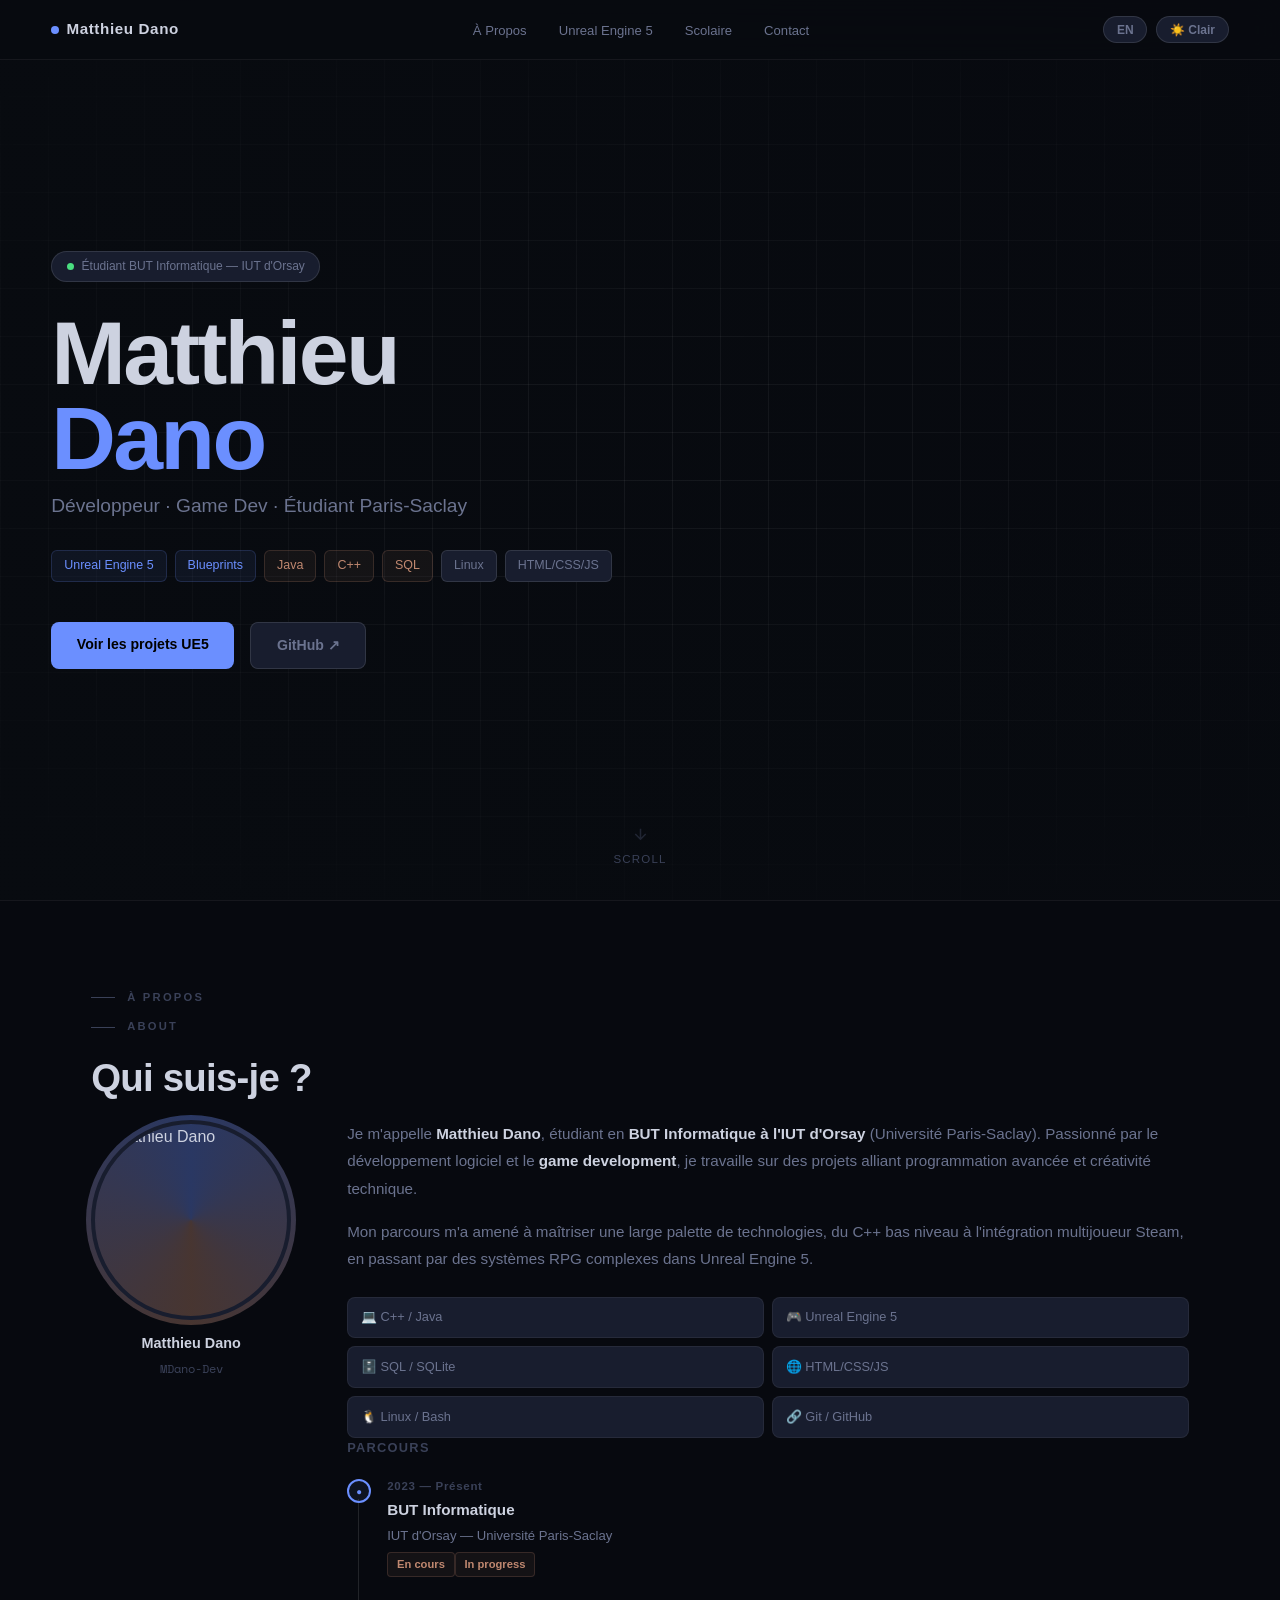
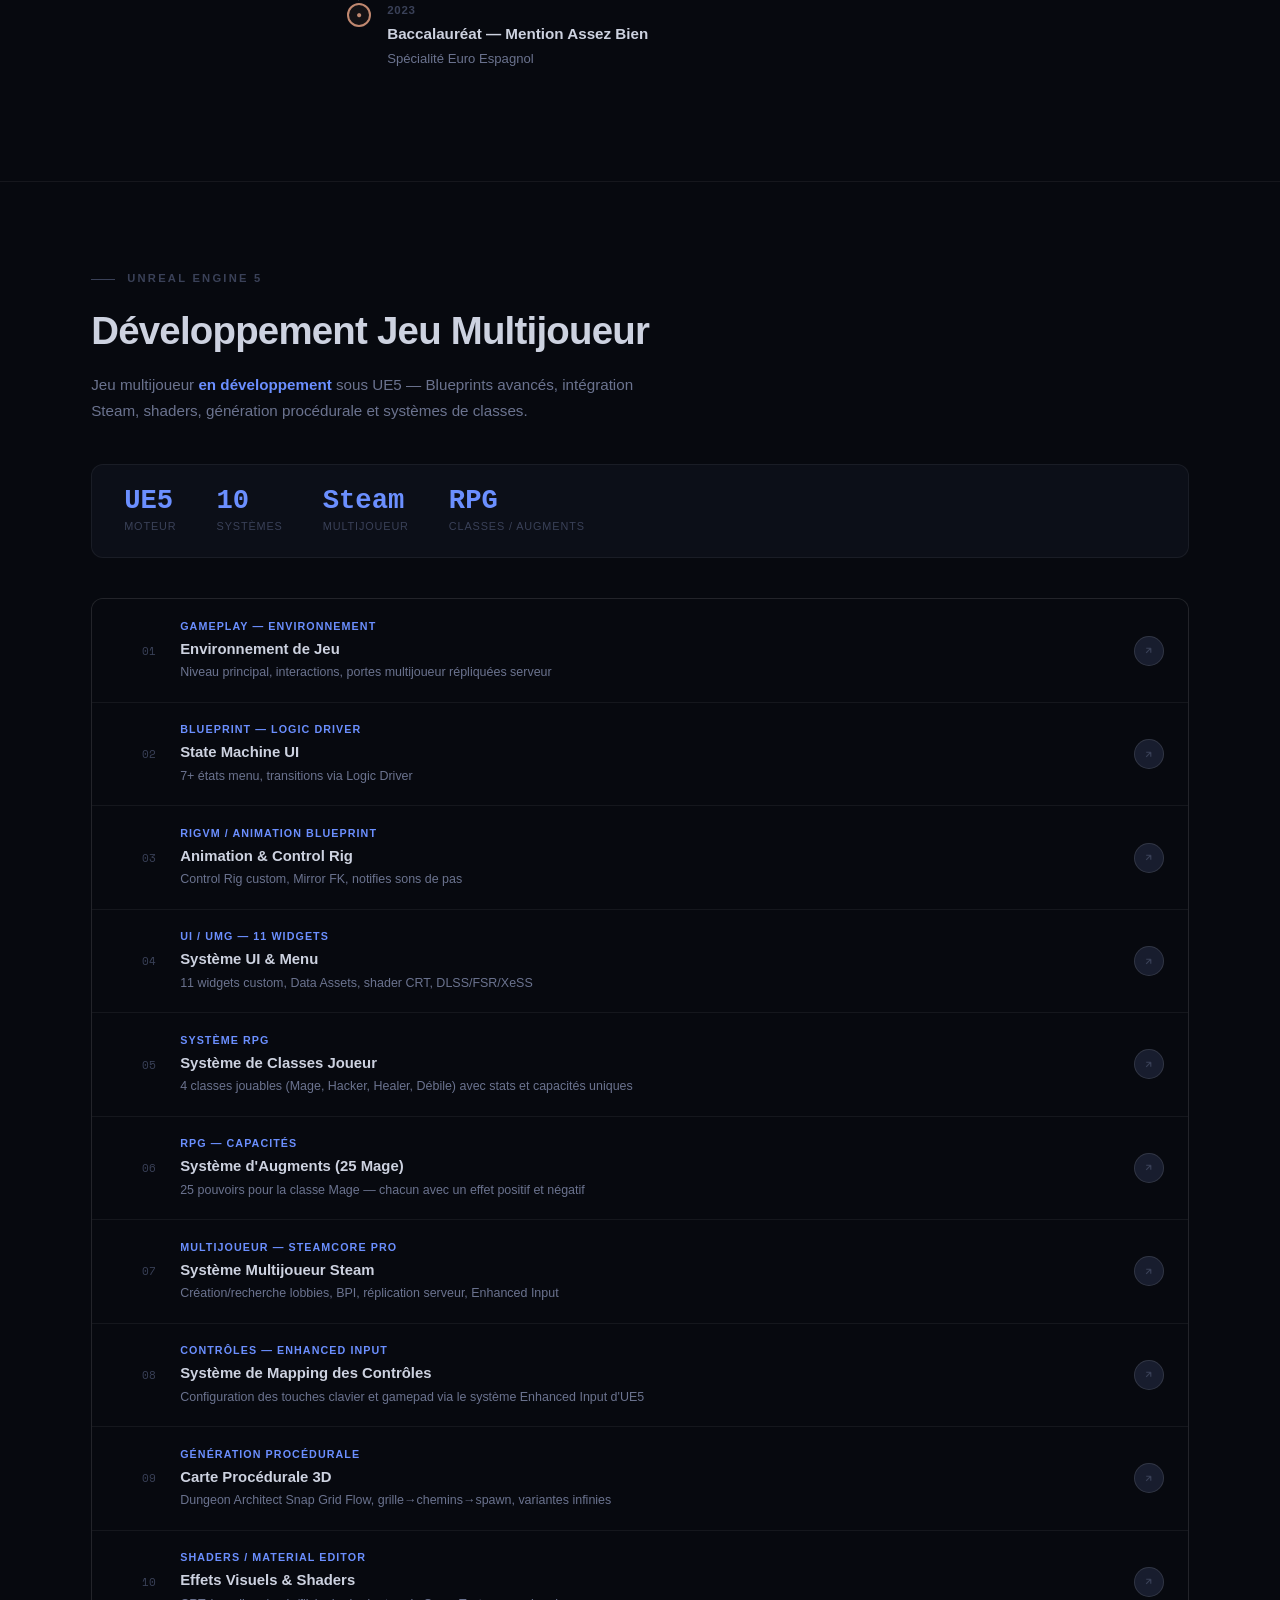
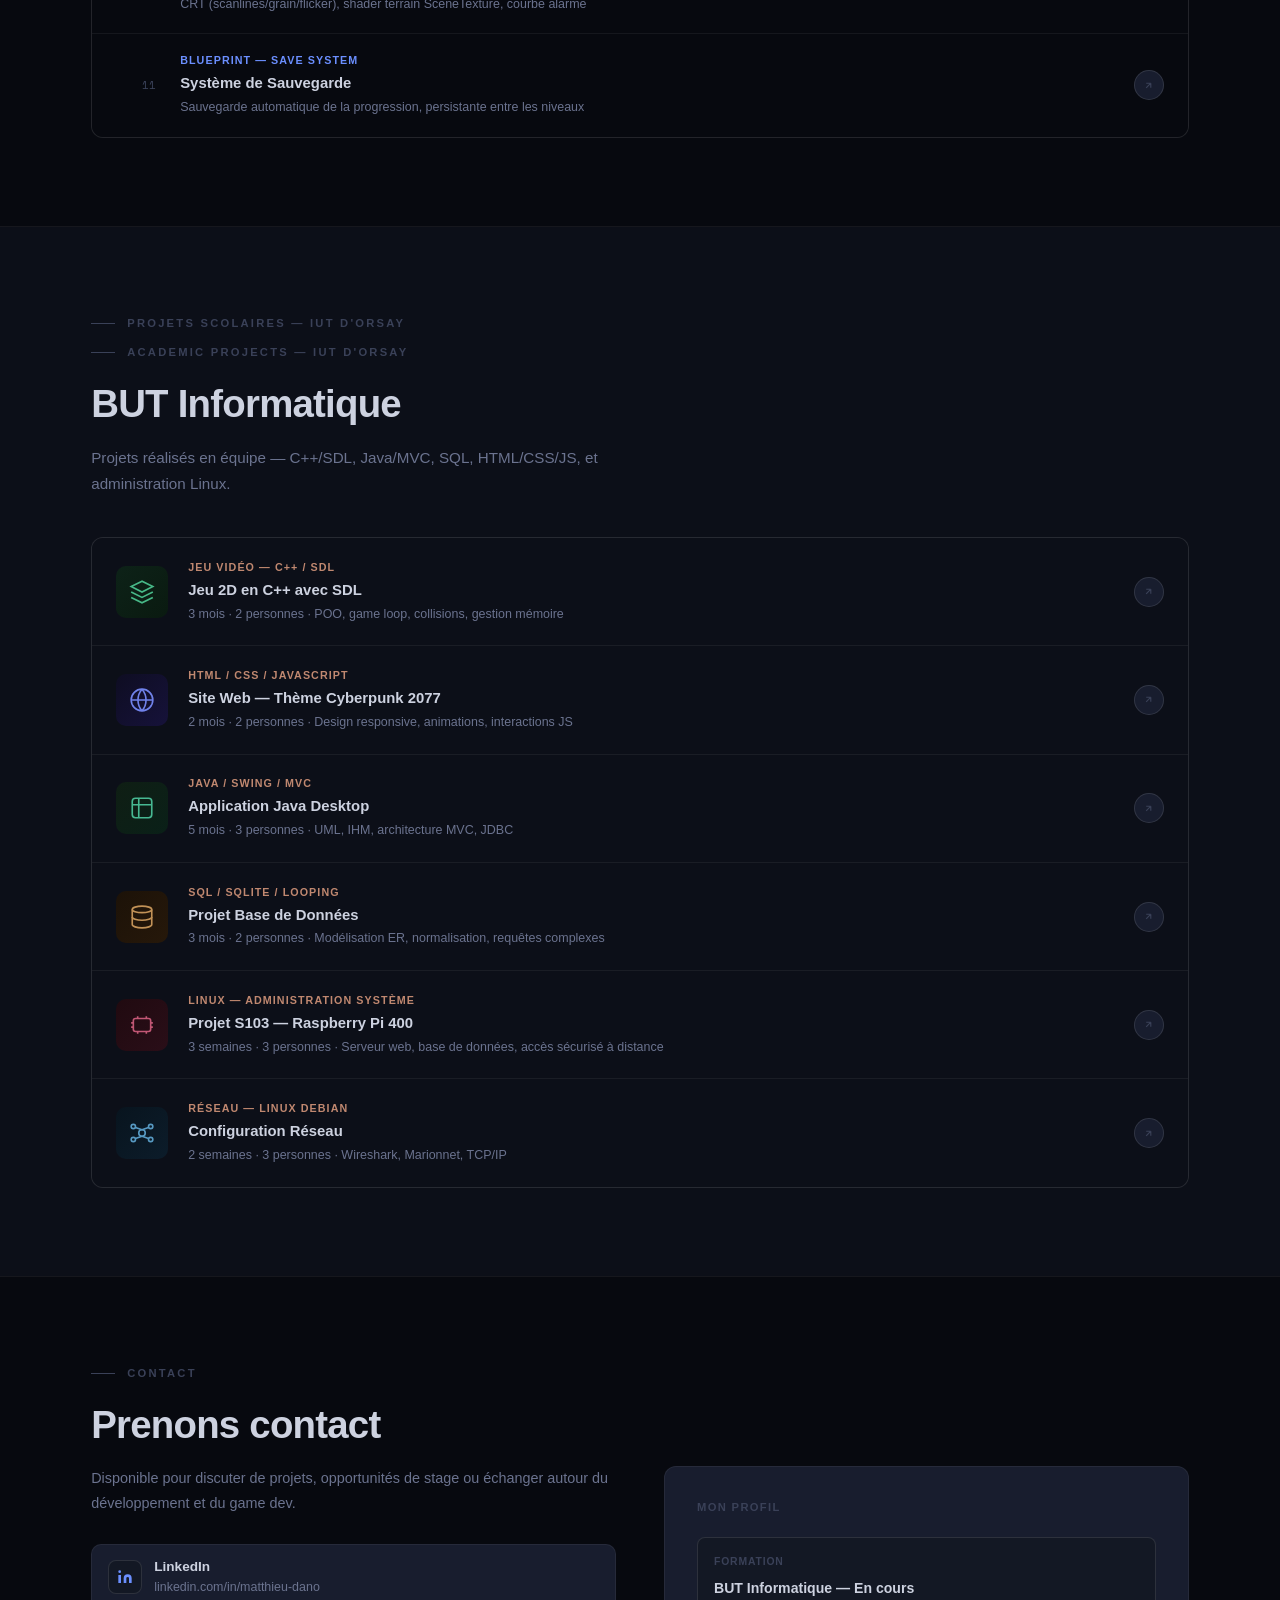
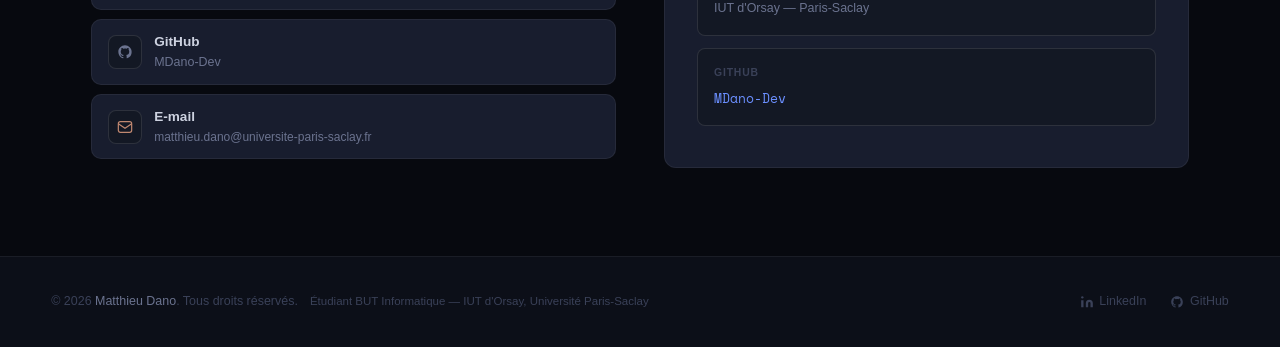
==== commit 01cf051e: "Update index.html" ====
--- a/index.html
+++ b/index.html
@@ -23,7 +23,7 @@
 </nav>
 
 <section id="hero">
-  <video id="herovid" src="../uploads/PORTO_LIKETHEM_1_.mp4" autoplay muted loop playsinline preload="auto"></video>
+  <video id="herovid" src="uploads/PORTO_LIKETHEM_1_.mp4" autoplay muted loop playsinline preload="auto"></video>
   <div class="hoverlay"></div>
   <div class="hbg"></div>
   <div class="hi"><div class="hitxt">
@@ -53,7 +53,7 @@
     <div class="about-photo-wrap">
       <div class="about-photo">
         <div class="about-photo-ring"></div>
-        <img src="../uploads/1779034129991_image.png" alt="Matthieu Dano"/>
+        <img src="uploads/1779034129991_image.png" alt="Matthieu Dano"/>
       </div>
       <div class="about-name-tag">
         <strong>Matthieu Dano</strong>
@@ -91,7 +91,7 @@
 
 <div class="dv"></div>
 
-<section id="ue" style="position:relative;overflow:hidden"><video id="uevid" src="../uploads/FondDecran.mp4" autoplay muted loop  playsinline preload="auto" style="position:absolute;inset:0;width:100%;height:100%;object-fit:cover;opacity:.25;pointer-events:none;z-index:0;transition:opacity .6s"></video><div style="position:absolute;inset:0;background:linear-gradient(to bottom,var(--bg) 0%,var(--bg) 3%,transparent 28%,transparent 72%,var(--bg) 97%,var(--bg) 100%);z-index:1;pointer-events:none"></div><div class="sec" style="position:relative;z-index:2">
+<section id="ue" style="position:relative;overflow:hidden"><video id="uevid" src="uploads/FondDecran.mp4" autoplay muted loop  playsinline preload="auto" style="position:absolute;inset:0;width:100%;height:100%;object-fit:cover;opacity:.25;pointer-events:none;z-index:0;transition:opacity .6s"></video><div style="position:absolute;inset:0;background:linear-gradient(to bottom,var(--bg) 0%,var(--bg) 3%,transparent 28%,transparent 72%,var(--bg) 97%,var(--bg) 100%);z-index:1;pointer-events:none"></div><div class="sec" style="position:relative;z-index:2">
   <div class="slb">Unreal Engine 5</div>
   <h2 class="stt fr">Développement Jeu Multijoueur</h2><h2 class="stt en" hidden>Multiplayer Game Dev</h2>
   <p class="sd fr">Jeu multijoueur <strong style="color:var(--ue)">en développement</strong> sous UE5 — Blueprints avancés, intégration Steam, shaders, génération procédurale et systèmes de classes.</p>
@@ -119,7 +119,7 @@
 
 <div class="dv"></div>
 
-<section id="sc" class="s2" style="position:relative;overflow:hidden"><video id="scvid" src="../uploads/PORTO_BACKROOM.mp4" autoplay muted loop playsinline preload="auto" style="position:absolute;inset:0;width:100%;height:100%;object-fit:cover;opacity:.15;pointer-events:none;z-index:0"></video><div style="position:absolute;inset:0;background:linear-gradient(to bottom,var(--bg2) 0%,var(--bg2) 3%,transparent 28%,transparent 72%,var(--bg2) 97%,var(--bg2) 100%);z-index:1;pointer-events:none"></div><div class="s2in" style="position:relative;z-index:2">
+<section id="sc" class="s2" style="position:relative;overflow:hidden"><video id="scvid" src="uploads/PORTO_BACKROOM.mp4" autoplay muted loop playsinline preload="auto" style="position:absolute;inset:0;width:100%;height:100%;object-fit:cover;opacity:.15;pointer-events:none;z-index:0"></video><div style="position:absolute;inset:0;background:linear-gradient(to bottom,var(--bg2) 0%,var(--bg2) 3%,transparent 28%,transparent 72%,var(--bg2) 97%,var(--bg2) 100%);z-index:1;pointer-events:none"></div><div class="s2in" style="position:relative;z-index:2">
   <div class="slb fr">Projets Scolaires — IUT d'Orsay</div><div class="slb en" hidden>Academic Projects — IUT d'Orsay</div>
   <h2 class="stt fr">BUT Informatique</h2><h2 class="stt en" hidden>Computer Science Degree</h2>
   <p class="sd fr">Projets réalisés en équipe — C++/SDL, Java/MVC, SQL, HTML/CSS/JS, et administration Linux.</p>
@@ -183,27 +183,27 @@
 </footer>
 
 <!-- UE MODALS -->
-<div class="mb" id="u1"><div class="mo"><div class="mh"><div><div class="mcu fr">Gameplay — Environnement de jeu</div><div class="mcu en" hidden>Gameplay — Environment</div><div class="mtt fr">Environnement de Jeu Principal</div><div class="mtt en" hidden>Main Game Environment</div></div><button class="mx" onclick="cM('u1')">✕</button></div><div class="mv"><img src="../uploads/LOGIQUE_MULTIJOUEUR_PORTE.png" style="width:100%;height:100%;object-fit:cover"/></div><div class="mbd"><div class="mm"><div><div class="mml fr">Moteur</div><div class="mml en" hidden>Engine</div><div class="mmv">Unreal Engine 5</div></div><div><div class="mml fr">Réseau</div><div class="mml en" hidden>Network</div><div class="mmv fr">Réplication serveur</div><div class="mmv en" hidden>Server replication</div></div></div><p class="mdc fr">Environnement de jeu principal avec gestion des interactions joueur-monde (portes, items). Logique multijoueur répliquée côté serveur via RPC fiables. Utilisation de Blueprint Interfaces (BPI) pour une architecture découplée.</p><p class="mdc en" hidden>Main game environment with player-world interaction management (doors, items). Server-side replicated multiplayer logic via reliable RPCs. Blueprint Interfaces (BPI) for decoupled architecture.</p><div class="mig"><img src="../uploads/LOGIQUE_MULTIJOUEUR_PORTE.png" data-caption="Logique Blueprint — réplication serveur de la porte multijoueur" loading="lazy"/><img src="../uploads/EXEMPLE_UTILISATION_BLUERINT_INTERFACE.png" data-caption="Utilisation des Blueprint Interfaces (BPI) pour découpler la logique" loading="lazy"/></div><div class="tglt fr">Langage / Moteur</div><div class="tglt en" hidden>Language / Engine</div><div class="tgr"><span class="tgl">Blueprint</span><span class="tgl">Unreal Engine 5</span></div><div class="tglt fr">Concepts</div><div class="tglt en" hidden>Concepts</div><div class="tgr"><span class="tgc">Server RPC</span><span class="tgc">Replication</span><span class="tgc">BPI</span><span class="tgc">Multiplayer</span></div></div></div></div>
-
-<div class="mb" id="u2"><div class="mo"><div class="mh"><div><div class="mcu">Blueprint — Logic Driver</div><div class="mtt fr">State Machine UI</div><div class="mtt en" hidden>UI State Machine</div></div><button class="mx" onclick="cM('u2')">✕</button></div><div class="mv"><video src="../uploads/PORTO_STATE_MACHINE.mp4" controls muted loop></video></div><div class="mbd"><div class="mm"><div><div class="mml">Plugin</div><div class="mmv">Logic Driver</div></div><div><div class="mml fr">États</div><div class="mml en" hidden>States</div><div class="mmv">7+</div></div></div><p class="mdc fr">State machine gérant toutes les transitions du menu : Menu Principal, Paramètres, Rejoindre (public/privé), Créer partie, Reprendre, Overlay Amis. Plugin Logic Driver pour une gestion visuelle des états avec animations Swing.</p><p class="mdc en" hidden>State machine managing all menu transitions: Main Menu, Settings, Join (public/private), Create game, Resume, Friends Overlay. Logic Driver plugin for visual state management with Swing animations.</p><div class="mig"><img src="../uploads/STATEMACHINE_MENU.png" data-caption="State machine principale du menu — états et transitions" loading="lazy"/><img src="../uploads/STATEMACHINE_MENU2.png" data-caption="Détail des nœuds de transition et conditions de passage" loading="lazy"/></div><div class="tglt fr">Outils</div><div class="tglt en" hidden>Tools</div><div class="tgr"><span class="tgt">Logic Driver</span><span class="tgt">UMG</span><span class="tgt">Widget Blueprint</span></div><div class="tglt fr">Concepts</div><div class="tglt en" hidden>Concepts</div><div class="tgr"><span class="tgc">State Machine</span><span class="tgc">FSM</span><span class="tgc">UI Navigation</span></div></div></div></div>
-
-<div class="mb" id="u3"><div class="mo"><div class="mh"><div><div class="mcu">RigVM / Animation Blueprint</div><div class="mtt fr">Animation & Control Rig</div><div class="mtt en" hidden>Animation & Control Rig</div></div><button class="mx" onclick="cM('u3')">✕</button></div><div class="mv"><video src="../uploads/PORTO_ANIMATION.mp4" controls muted loop></video></div><div class="mbd"><div class="mm"><div><div class="mml fr">Outils</div><div class="mml en" hidden>Tools</div><div class="mmv">RigVM / Control Rig</div></div><div><div class="mml fr">Fonctions</div><div class="mml en" hidden>Features</div><div class="mmv">Mirror FK, Notifys</div></div></div><p class="mdc fr">Control Rig custom avec RigVM (Forward Solve Graph, Mirror FK pour symétrie). Animation Blueprint en temps réel selon vélocité et état du personnage. Animation Notifies pour sons de pas gauche/droite au bon timing.</p><p class="mdc en" hidden>Custom Control Rig with RigVM (Forward Solve Graph, Mirror FK for symmetry). Real-time Animation Blueprint based on velocity and character state. Animation Notifies for precise left/right footstep sounds.</p><div class="mig"><img src="../uploads/EXEMPLE_RIG1.png" data-caption="Control Rig custom — structure des os et contrôleurs IK/FK" loading="lazy"/><img src="../uploads/EXMPLE_RIG2.png" data-caption="Forward Solve Graph et Mirror FK pour la symétrie du personnage" loading="lazy"/><img src="../uploads/EXEMPLE_CODE_ANIMATION.png" data-caption="Animation Blueprint — logique de mise à jour en temps réel" loading="lazy"/></div><div class="tglt fr">Outils</div><div class="tglt en" hidden>Tools</div><div class="tgr"><span class="tgt">RigVM</span><span class="tgt">Control Rig</span><span class="tgt">Animation Blueprint</span></div><div class="tglt fr">Concepts</div><div class="tglt en" hidden>Concepts</div><div class="tgr"><span class="tgc">Mirror FK</span><span class="tgc">Forward Solve</span><span class="tgc">Anim Notify</span><span class="tgc">Blend Space</span></div></div></div></div>
-
-<div class="mb" id="u4"><div class="mo"><div class="mh"><div><div class="mcu">UI / UMG — Widget Blueprint</div><div class="mtt fr">Système UI Complet (11 widgets)</div><div class="mtt en" hidden>Full UI System (11 widgets)</div></div><button class="mx" onclick="cM('u4')">✕</button></div><div class="mv"><video src="../uploads/PORTO_MENU.mp4" controls muted loop></video></div><div class="mbd"><div class="mm"><div><div class="mml fr">Composants</div><div class="mml en" hidden>Components</div><div class="mmv">11 widgets</div></div><div><div class="mml fr">Effets</div><div class="mml en" hidden>Effects</div><div class="mmv">CRT / DLSS / FSR</div></div></div><p class="mdc fr">11 widgets custom (Button, Choice, ComboBox, Slider, ToggleButton, Text, InputKey Selector…), styles via Data Assets, shader CRT avec scanlines/grain/flicker/sync roll en Material Instance, logique DLSS 3 / Intel FSR / XeSS.</p><p class="mdc en" hidden>11 custom widgets (Button, Choice, ComboBox, Slider, ToggleButton, Text, InputKey Selector...), Data Asset styles, CRT Material Instance shader with scanlines/grain/flicker/sync roll, DLSS 3 / Intel FSR / XeSS logic.</p><div class="mig"><img src="../uploads/BOUTON_PERSONNALISEE.png" data-caption="Widget Button personnalisé avec paramètres exposés dans l'éditeur" loading="lazy"/><img src="../uploads/DATA_ASSET_POUR_LE_STYLE_D_UN_BOUTON.png" data-caption="Data Asset définissant le style visuel d'un bouton" loading="lazy"/><img src="../uploads/SHADER_MENU.png" data-caption="Material Editor — nœuds du shader CRT (scanlines, grain, sync roll)" loading="lazy"/><img src="../uploads/EXEMPLE_CODE_LOGIQUE_PARAMETRE_DLSS_INTEL_FSR.png" data-caption="Blueprint — logique de gestion des paramètres DLSS 3 / Intel FSR / XeSS" loading="lazy"/></div><div class="tglt fr">Outils</div><div class="tglt en" hidden>Tools</div><div class="tgr"><span class="tgt">Widget Blueprint</span><span class="tgt">Material Editor</span><span class="tgt">Data Asset</span></div><div class="tglt fr">Technologies</div><div class="tglt en" hidden>Technologies</div><div class="tgr"><span class="tgc">CRT Shader</span><span class="tgc">DLSS 3</span><span class="tgc">Intel FSR</span><span class="tgc">XeSS</span></div></div></div></div>
-
-<div class="mb" id="u5"><div class="mo"><div class="mh"><div><div class="mcu fr">Système RPG — Classes</div><div class="mcu en" hidden>RPG — Player Classes</div><div class="mtt fr">Système de Classes Joueur</div><div class="mtt en" hidden>Player Class System</div></div><button class="mx" onclick="cM('u5')">✕</button></div><div class="mv"><video src="../uploads/PORTO_CLASSE.mp4" controls muted loop></video></div><div class="mbd"><div class="mm"><div><div class="mml fr">Classes</div><div class="mml en" hidden>Classes</div><div class="mmv">4 (Mage/Hacker/Healer/Débile)</div></div><div><div class="mml fr">Héritage</div><div class="mml en" hidden>Inheritance</div><div class="mmv">3 niveaux</div></div></div><p class="mdc fr">Hiérarchie Blueprint sur 3 niveaux : BP_Grand_Parent → BP_Parent_Classe → 4 classes spécifiques. Stats propres via composants BPC_Stats dans des Structures répliquées via Player State. Capacités dans Data Tables et String Tables multilingues.</p><p class="mdc en" hidden>3-level Blueprint hierarchy: BP_Grand_Parent → BP_Parent_Classe → 4 specific classes. Own stats via BPC_Stats components in Structures replicated via Player State. Abilities in Data Tables and multilingual String Tables.</p><div class="mig"><img src="../uploads/PART1_EXEMPLE_BLUPRINT_HIERARCHIE.png" data-caption="Hiérarchie Blueprint — Grand Parent et classes intermédiaires" loading="lazy"/><img src="../uploads/PART2_EXEMPLE_BLUEPRINT_HIERARCHIE.png" data-caption="Hiérarchie Blueprint — classes spécifiques Mage, Hacker, Healer, Débile" loading="lazy"/></div><div class="tglt fr">Langage</div><div class="tglt en" hidden>Language</div><div class="tgr"><span class="tgl">Blueprint</span></div><div class="tglt fr">Outils</div><div class="tglt en" hidden>Tools</div><div class="tgr"><span class="tgt">Data Table</span><span class="tgt">String Table</span><span class="tgt">Player State</span></div><div class="tglt fr">Concepts</div><div class="tglt en" hidden>Concepts</div><div class="tgr"><span class="tgc">Blueprint Inheritance</span><span class="tgc">Component System</span><span class="tgc">Replication</span></div></div></div></div>
-
-<div class="mb" id="u6"><div class="mo"><div class="mh"><div><div class="mcu fr">RPG — Capacités Mage</div><div class="mcu en" hidden>RPG — Mage Abilities</div><div class="mtt fr">Système d'Augments (25 capacités)</div><div class="mtt en" hidden>Augment System (25 abilities)</div></div><button class="mx" onclick="cM('u6')">✕</button></div><div class="mv"><video src="../uploads/PORTO_CLASSE.mp4" controls muted loop></video></div><div class="mbd"><div class="mm"><div><div class="mml fr">Augments</div><div class="mml en" hidden>Augments</div><div class="mmv">25</div></div><div><div class="mml fr">Stockage</div><div class="mml en" hidden>Storage</div><div class="mmv">Data Table</div></div></div><p class="mdc fr">Le jeu propose 25 améliorations uniques pour la classe Mage, appelées <em>augments</em>. Chaque augment transforme le personnage d'une façon particulière — avec un côté positif, un côté négatif, et un impact sur son score d'IQ. Toutes ces données sont stockées dans des fichiers de configuration externe (Data Tables), ce qui permet de les modifier ou d'en ajouter facilement. Les choix du joueur sont mémorisés automatiquement et partagés avec tous les joueurs connectés, même en changeant de niveau.</p><p class="mdc en" hidden>The game features 25 unique upgrades for the Mage class, called <em>augments</em>. Each augment transforms the character in a specific way — with a positive side, a negative side, and an impact on their IQ score. All data is stored in external configuration files (Data Tables), making it easy to add or modify content. Player choices are automatically saved and shared with all connected players, even when changing levels.</p><div class="mig"><img src="../uploads/STATE_MACHINE_CLASSE_MAGE_CAPA.png" data-caption="State Machine des augments Mage — transitions entre capacités actives" loading="lazy"/><img src="../uploads/DATA_ASSET_CLASSE_MAGE_CAPA.png" data-caption="Data Asset — définition des 25 capacités d'augment Mage" loading="lazy"/><img src="../uploads/STRING_TABLE_CLASSE_POUR_DATA_TABLE.png" data-caption="String Table — localisation multilingue des textes d'augments" loading="lazy"/></div><div class="tglt fr">Outils</div><div class="tglt en" hidden>Tools</div><div class="tgr"><span class="tgt">Data Table</span><span class="tgt">String Table</span><span class="tgt">Game Instance</span></div><div class="tglt fr">Concepts</div><div class="tglt en" hidden>Concepts</div><div class="tgr"><span class="tgc">Data-Driven Design</span><span class="tgc">Localization</span><span class="tgc">Replication</span></div></div></div></div>
-
-<div class="mb" id="u7"><div class="mo"><div class="mh"><div><div class="mcu">Multijoueur — SteamCore Pro</div><div class="mtt fr">Système Multijoueur Steam</div><div class="mtt en" hidden>Steam Multiplayer System</div></div><button class="mx" onclick="cM('u7')">✕</button></div><div class="mv"><img src="../uploads/LOGIQUE_CREATION_LOBBY_PAR_STEAMCOREPRO.png" style="width:100%;height:100%;object-fit:cover"/></div><div class="mbd"><div class="mm"><div><div class="mml">Plugin</div><div class="mmv">SteamCore Pro</div></div><div><div class="mml fr">Réseau</div><div class="mml en" hidden>Network</div><div class="mmv fr">Serveur dédié</div><div class="mmv en" hidden>Dedicated server</div></div></div><p class="mdc fr">Système complet via SteamCore Pro : création lobby avec métadonnées (nom, pays, Steam ID, visibilité), recherche et filtrage lobbies publics, rejoindre partie privée par code. BPI pour découpler logique serveur/client. Enhanced Input keyboard + gamepad.</p><p class="mdc en" hidden>Full system via SteamCore Pro: lobby creation with metadata (name, country, Steam ID, visibility), public lobby search/filter, private game join by code. BPI to decouple server/client logic. Enhanced Input keyboard + gamepad.</p><div class="mig"></div><div class="tglt fr">Outils</div><div class="tglt en" hidden>Tools</div><div class="tgr"><span class="tgt">SteamCore Pro</span><span class="tgt">Enhanced Input</span><span class="tgt">Game Instance</span></div><div class="tglt fr">Concepts</div><div class="tglt en" hidden>Concepts</div><div class="tgr"><span class="tgc">Lobby System</span><span class="tgc">BPI</span><span class="tgc">Server RPC</span><span class="tgc">Replication</span></div></div></div></div>
-
-<div class="mb" id="u8"><div class="mo"><div class="mh"><div><div class="mcu fr">Génération Procédurale — Dungeon Architect</div><div class="mcu en" hidden>Procedural Generation — Dungeon Architect</div><div class="mtt fr">Carte Procédurale 3D (Snap Grid Flow)</div><div class="mtt en" hidden>3D Procedural Map</div></div><button class="mx" onclick="cM('u8')">✕</button></div><div class="mv"><video src="../uploads/PORTO_BACKCOMM_RANDOM.mp4" controls muted loop></video></div><div class="mbd"><div class="mm"><div><div class="mml">Plugin</div><div class="mmv">Dungeon Architect</div></div><div><div class="mml">Mode</div><div class="mmv">Snap Grid Flow 3D</div></div></div><p class="mdc fr">Génération procédurale 3D avec Dungeon Architect en mode Snap Grid Flow. Pipeline : grille 3D → chemin principal → chemins alternatifs (×3) → spawn ennemis et objets. Variantes infinies à chaque seed.<br/><br/><em style="color:var(--t3);font-size:.85rem">⚠️ La vidéo ci-dessus illustre une forme différente de génération procédurale : le déplacement aléatoire des joueurs dans l'environnement (distinct de la génération de la carte elle-même, représentée par les captures ci-dessous).</em></p><p class="mdc en" hidden>3D procedural level generation with Dungeon Architect in Snap Grid Flow mode. Pipeline: 3D grid → main path → alternate paths (×3) → enemy and item spawning. Infinite variants per seed.<br/><br/><em style="color:var(--t3);font-size:.85rem">⚠️ The video above shows a different form of procedural generation: random player movement in the environment (distinct from the map generation itself, shown in the screenshots below).</em></p><div class="mig"><img src="../uploads/EXEMPLE1_GENERATION_PROCEDURAL_MAP.png" data-caption="Variante 1 — génération Snap Grid Flow avec chemin principal" loading="lazy"/><img src="../uploads/EXEMPLE2_GENERATION_PROCEDURAL_MAP.png" data-caption="Variante 2 — topology différente à chaque seed" loading="lazy"/><img src="../uploads/EXEMPLE3_GENERATION_PROCEDURAL_MAP.png" data-caption="Variante 3 — chemins alternatifs et zones annexes" loading="lazy"/><img src="../uploads/EXEMPLE4_GENERATION_PROCEDURAL_MAP.png" data-caption="Variante 4 — spawn d'ennemis et placement d'items" loading="lazy"/><img src="../uploads/EXEMPLE5_GENERATION_PROCEDURAL_MAP.png" data-caption="Variante 5 — topologie de niveau complexe multi-étages" loading="lazy"/><img src="../uploads/EXEMPLE6_GENERATION_PROCEDURAL_MAP.png" data-caption="Variante 6 — preuve de la variabilité infinie du générateur" loading="lazy"/></div><div class="tglt fr">Outils</div><div class="tglt en" hidden>Tools</div><div class="tgr"><span class="tgt">Dungeon Architect</span><span class="tgt">Snap Grid Flow</span></div><div class="tglt fr">Concepts</div><div class="tglt en" hidden>Concepts</div><div class="tgr"><span class="tgc">Procedural Generation</span><span class="tgc">3D Grid</span><span class="tgc">Path Finding</span><span class="tgc">Spawn System</span></div></div></div></div>
-
-<div class="mb" id="u9"><div class="mo"><div class="mh"><div><div class="mcu">Shaders / Material Editor</div><div class="mtt fr">Effets Visuels & Shaders</div><div class="mtt en" hidden>Visual Effects & Shaders</div></div><button class="mx" onclick="cM('u9')">✕</button></div><div class="mv"><img src="../uploads/SHADER_JEUX.png" style="width:100%;height:100%;object-fit:cover"/></div><div class="mbd"><div class="mm"><div><div class="mml fr">Types</div><div class="mml en" hidden>Types</div><div class="mmv">CRT, Terrain, Alarme</div></div></div><p class="mdc fr">Shaders UE5 : (1) CRT en Material Instance — scanlines (contraste/luminosité/nombre), grain (intensité/refresh), sync roll (épaisseur/vitesse), flicker, mask edge falloff ; (2) Shader terrain SceneTexture + GroomDepth pour l'occlusion ; (3) Courbe sinusoïdale pour effet alarme.</p><p class="mdc en" hidden>UE5 shaders: (1) CRT Material Instance — scanlines (contrast/brightness/count), grain (intensity/refresh), sync roll (thickness/speed), flicker, mask edge falloff; (2) SceneTexture + GroomDepth terrain shader; (3) Sinusoidal curve for alarm effect.</p><div class="mig"><img src="../uploads/SHADER_MENU.png" data-caption="Material Editor — nœuds du shader CRT (scanlines, grain, sync roll)" loading="lazy"/><img src="../uploads/SHADERINSTANCE_MENU.png" data-caption="Material Instance — paramètres exposés et ajustables en temps réel" loading="lazy"/></div><div class="tglt fr">Outils</div><div class="tglt en" hidden>Tools</div><div class="tgr"><span class="tgt">Material Editor</span><span class="tgt">Material Instance</span></div><div class="tglt fr">Concepts</div><div class="tglt en" hidden>Concepts</div><div class="tgr"><span class="tgc">CRT Effect</span><span class="tgc">SceneTexture</span><span class="tgc">GroomDepth</span><span class="tgc">Sinusoidal Curve</span></div></div></div></div>
-
-<div class="mb" id="u10"><div class="mo"><div class="mh"><div><div class="mcu">Blueprint — Save System</div><div class="mtt fr">Système de Sauvegarde</div><div class="mtt en" hidden>Save System</div></div><button class="mx" onclick="cM('u10')">✕</button></div><div class="mv"><img src="../uploads/SAUVEGARDE_DES_DONNEES_ESSENTIEL.png" style="width:100%;height:100%;object-fit:cover"/></div><div class="mbd"><div class="mm"><div><div class="mml fr">Architecture</div><div class="mml en" hidden>Architecture</div><div class="mmv">SaveGame + GI</div></div><div><div class="mml fr">Données</div><div class="mml en" hidden>Data</div><div class="mmv">PS + Pawn + GI</div></div></div><p class="mdc fr">Slots de sauvegarde avec vérification d'existence, création de l'objet SaveGame, sauvegarde des données essentielles (Player State, Pawn Info, User Info, Game Instance), ajout à la liste des parties. Création du fichier nommé côté serveur. Compatible multijoueur.</p><p class="mdc en" hidden>Save slots with existence check, SaveGame object creation, essential data saving (Player State, Pawn Info, User Info, Game Instance), adding to games list. Server-side named file creation. Multiplayer compatible.</p><div class="mig"><img src="../uploads/SAUVEGARDE_AJOUT_A_LA_lISTE_DES_GAMES_SAUVEGARDER.png" data-caption="Blueprint — ajout de la partie à la liste des sauvegardes persistantes" loading="lazy"/><img src="../uploads/SAUVEGARDE_CREATION_DE_FICHIER.png" data-caption="Blueprint — création du fichier de sauvegarde nommé côté serveur" loading="lazy"/></div><div class="tglt fr">Outils</div><div class="tglt en" hidden>Tools</div><div class="tgr"><span class="tgt">SaveGame</span><span class="tgt">Game Instance</span><span class="tgt">Player State</span></div><div class="tglt fr">Concepts</div><div class="tglt en" hidden>Concepts</div><div class="tgr"><span class="tgc">Persistence</span><span class="tgc">Server RPC</span><span class="tgc">Serialization</span></div></div></div></div>
-
-<div class="mb" id="umap"><div class="mo"><div class="mh"><div><div class="mcu fr">Contrôles — Enhanced Input</div><div class="mcu en" hidden>Controls — Enhanced Input</div><div class="mtt fr">Système de Mapping des Contrôles</div><div class="mtt en" hidden>Control Mapping System</div></div><button class="mx" onclick="cM('umap')">✕</button></div><div class="mv"><img src="../uploads/MAPPINGS_TOUCHES.png" style="width:100%;height:100%;object-fit:cover"/></div><div class="mbd"><div class="mm"><div><div class="mml fr">Système</div><div class="mml en" hidden>System</div><div class="mmv">Enhanced Input</div></div><div><div class="mml fr">Cibles</div><div class="mml en" hidden>Targets</div><div class="mmv fr">Clavier + Gamepad</div><div class="mmv en" hidden>Keyboard + Gamepad</div></div></div><p class="mdc fr">Le système Enhanced Input d'Unreal Engine 5 permet de définir et organiser tous les contrôles du jeu (touches clavier, boutons de manette) de façon flexible et découplée du code. Chaque action de jeu (se déplacer, interagir, ouvrir le menu...) est mappée indépendamment, ce qui facilite la reconfiguration des touches par le joueur et la prise en charge de plusieurs périphériques à la fois.</p><p class="mdc en" hidden>Unreal Engine 5's Enhanced Input system allows you to define and organize all game controls (keyboard keys, gamepad buttons) in a flexible, code-decoupled way. Each game action (move, interact, open menu...) is mapped independently, making it easy for players to remap keys and supporting multiple devices simultaneously.</p><div class="mig"><img src="../uploads/MAPPINGS_TOUCHES.png" data-caption="Enhanced Input — configuration complète des mappings clavier et gamepad" loading="lazy"/></div><div class="tglt fr">Outils</div><div class="tglt en" hidden>Tools</div><div class="tgr"><span class="tgt">Enhanced Input</span><span class="tgt">Input Mapping Context</span></div><div class="tglt fr">Concepts</div><div class="tglt en" hidden>Concepts</div><div class="tgr"><span class="tgc">Input Abstraction</span><span class="tgc">Key Rebinding</span><span class="tgc">Multi-Device Support</span></div></div></div></div>
+<div class="mb" id="u1"><div class="mo"><div class="mh"><div><div class="mcu fr">Gameplay — Environnement de jeu</div><div class="mcu en" hidden>Gameplay — Environment</div><div class="mtt fr">Environnement de Jeu Principal</div><div class="mtt en" hidden>Main Game Environment</div></div><button class="mx" onclick="cM('u1')">✕</button></div><div class="mv"><img src="uploads/LOGIQUE_MULTIJOUEUR_PORTE.png" style="width:100%;height:100%;object-fit:cover"/></div><div class="mbd"><div class="mm"><div><div class="mml fr">Moteur</div><div class="mml en" hidden>Engine</div><div class="mmv">Unreal Engine 5</div></div><div><div class="mml fr">Réseau</div><div class="mml en" hidden>Network</div><div class="mmv fr">Réplication serveur</div><div class="mmv en" hidden>Server replication</div></div></div><p class="mdc fr">Environnement de jeu principal avec gestion des interactions joueur-monde (portes, items). Logique multijoueur répliquée côté serveur via RPC fiables. Utilisation de Blueprint Interfaces (BPI) pour une architecture découplée.</p><p class="mdc en" hidden>Main game environment with player-world interaction management (doors, items). Server-side replicated multiplayer logic via reliable RPCs. Blueprint Interfaces (BPI) for decoupled architecture.</p><div class="mig"><img src="uploads/LOGIQUE_MULTIJOUEUR_PORTE.png" data-caption="Logique Blueprint — réplication serveur de la porte multijoueur" loading="lazy"/><img src="uploads/EXEMPLE_UTILISATION_BLUERINT_INTERFACE.png" data-caption="Utilisation des Blueprint Interfaces (BPI) pour découpler la logique" loading="lazy"/></div><div class="tglt fr">Langage / Moteur</div><div class="tglt en" hidden>Language / Engine</div><div class="tgr"><span class="tgl">Blueprint</span><span class="tgl">Unreal Engine 5</span></div><div class="tglt fr">Concepts</div><div class="tglt en" hidden>Concepts</div><div class="tgr"><span class="tgc">Server RPC</span><span class="tgc">Replication</span><span class="tgc">BPI</span><span class="tgc">Multiplayer</span></div></div></div></div>
+
+<div class="mb" id="u2"><div class="mo"><div class="mh"><div><div class="mcu">Blueprint — Logic Driver</div><div class="mtt fr">State Machine UI</div><div class="mtt en" hidden>UI State Machine</div></div><button class="mx" onclick="cM('u2')">✕</button></div><div class="mv"><video src="uploads/PORTO_STATE_MACHINE.mp4" controls muted loop></video></div><div class="mbd"><div class="mm"><div><div class="mml">Plugin</div><div class="mmv">Logic Driver</div></div><div><div class="mml fr">États</div><div class="mml en" hidden>States</div><div class="mmv">7+</div></div></div><p class="mdc fr">State machine gérant toutes les transitions du menu : Menu Principal, Paramètres, Rejoindre (public/privé), Créer partie, Reprendre, Overlay Amis. Plugin Logic Driver pour une gestion visuelle des états avec animations Swing.</p><p class="mdc en" hidden>State machine managing all menu transitions: Main Menu, Settings, Join (public/private), Create game, Resume, Friends Overlay. Logic Driver plugin for visual state management with Swing animations.</p><div class="mig"><img src="uploads/STATEMACHINE_MENU.png" data-caption="State machine principale du menu — états et transitions" loading="lazy"/><img src="uploads/STATEMACHINE_MENU2.png" data-caption="Détail des nœuds de transition et conditions de passage" loading="lazy"/></div><div class="tglt fr">Outils</div><div class="tglt en" hidden>Tools</div><div class="tgr"><span class="tgt">Logic Driver</span><span class="tgt">UMG</span><span class="tgt">Widget Blueprint</span></div><div class="tglt fr">Concepts</div><div class="tglt en" hidden>Concepts</div><div class="tgr"><span class="tgc">State Machine</span><span class="tgc">FSM</span><span class="tgc">UI Navigation</span></div></div></div></div>
+
+<div class="mb" id="u3"><div class="mo"><div class="mh"><div><div class="mcu">RigVM / Animation Blueprint</div><div class="mtt fr">Animation & Control Rig</div><div class="mtt en" hidden>Animation & Control Rig</div></div><button class="mx" onclick="cM('u3')">✕</button></div><div class="mv"><video src="uploads/PORTO_ANIMATION.mp4" controls muted loop></video></div><div class="mbd"><div class="mm"><div><div class="mml fr">Outils</div><div class="mml en" hidden>Tools</div><div class="mmv">RigVM / Control Rig</div></div><div><div class="mml fr">Fonctions</div><div class="mml en" hidden>Features</div><div class="mmv">Mirror FK, Notifys</div></div></div><p class="mdc fr">Control Rig custom avec RigVM (Forward Solve Graph, Mirror FK pour symétrie). Animation Blueprint en temps réel selon vélocité et état du personnage. Animation Notifies pour sons de pas gauche/droite au bon timing.</p><p class="mdc en" hidden>Custom Control Rig with RigVM (Forward Solve Graph, Mirror FK for symmetry). Real-time Animation Blueprint based on velocity and character state. Animation Notifies for precise left/right footstep sounds.</p><div class="mig"><img src="uploads/EXEMPLE_RIG1.png" data-caption="Control Rig custom — structure des os et contrôleurs IK/FK" loading="lazy"/><img src="uploads/EXMPLE_RIG2.png" data-caption="Forward Solve Graph et Mirror FK pour la symétrie du personnage" loading="lazy"/><img src="uploads/EXEMPLE_CODE_ANIMATION.png" data-caption="Animation Blueprint — logique de mise à jour en temps réel" loading="lazy"/></div><div class="tglt fr">Outils</div><div class="tglt en" hidden>Tools</div><div class="tgr"><span class="tgt">RigVM</span><span class="tgt">Control Rig</span><span class="tgt">Animation Blueprint</span></div><div class="tglt fr">Concepts</div><div class="tglt en" hidden>Concepts</div><div class="tgr"><span class="tgc">Mirror FK</span><span class="tgc">Forward Solve</span><span class="tgc">Anim Notify</span><span class="tgc">Blend Space</span></div></div></div></div>
+
+<div class="mb" id="u4"><div class="mo"><div class="mh"><div><div class="mcu">UI / UMG — Widget Blueprint</div><div class="mtt fr">Système UI Complet (11 widgets)</div><div class="mtt en" hidden>Full UI System (11 widgets)</div></div><button class="mx" onclick="cM('u4')">✕</button></div><div class="mv"><video src="uploads/PORTO_MENU.mp4" controls muted loop></video></div><div class="mbd"><div class="mm"><div><div class="mml fr">Composants</div><div class="mml en" hidden>Components</div><div class="mmv">11 widgets</div></div><div><div class="mml fr">Effets</div><div class="mml en" hidden>Effects</div><div class="mmv">CRT / DLSS / FSR</div></div></div><p class="mdc fr">11 widgets custom (Button, Choice, ComboBox, Slider, ToggleButton, Text, InputKey Selector…), styles via Data Assets, shader CRT avec scanlines/grain/flicker/sync roll en Material Instance, logique DLSS 3 / Intel FSR / XeSS.</p><p class="mdc en" hidden>11 custom widgets (Button, Choice, ComboBox, Slider, ToggleButton, Text, InputKey Selector...), Data Asset styles, CRT Material Instance shader with scanlines/grain/flicker/sync roll, DLSS 3 / Intel FSR / XeSS logic.</p><div class="mig"><img src="uploads/BOUTON_PERSONNALISEE.png" data-caption="Widget Button personnalisé avec paramètres exposés dans l'éditeur" loading="lazy"/><img src="uploads/DATA_ASSET_POUR_LE_STYLE_D_UN_BOUTON.png" data-caption="Data Asset définissant le style visuel d'un bouton" loading="lazy"/><img src="uploads/SHADER_MENU.png" data-caption="Material Editor — nœuds du shader CRT (scanlines, grain, sync roll)" loading="lazy"/><img src="uploads/EXEMPLE_CODE_LOGIQUE_PARAMETRE_DLSS_INTEL_FSR.png" data-caption="Blueprint — logique de gestion des paramètres DLSS 3 / Intel FSR / XeSS" loading="lazy"/></div><div class="tglt fr">Outils</div><div class="tglt en" hidden>Tools</div><div class="tgr"><span class="tgt">Widget Blueprint</span><span class="tgt">Material Editor</span><span class="tgt">Data Asset</span></div><div class="tglt fr">Technologies</div><div class="tglt en" hidden>Technologies</div><div class="tgr"><span class="tgc">CRT Shader</span><span class="tgc">DLSS 3</span><span class="tgc">Intel FSR</span><span class="tgc">XeSS</span></div></div></div></div>
+
+<div class="mb" id="u5"><div class="mo"><div class="mh"><div><div class="mcu fr">Système RPG — Classes</div><div class="mcu en" hidden>RPG — Player Classes</div><div class="mtt fr">Système de Classes Joueur</div><div class="mtt en" hidden>Player Class System</div></div><button class="mx" onclick="cM('u5')">✕</button></div><div class="mv"><video src="uploads/PORTO_CLASSE.mp4" controls muted loop></video></div><div class="mbd"><div class="mm"><div><div class="mml fr">Classes</div><div class="mml en" hidden>Classes</div><div class="mmv">4 (Mage/Hacker/Healer/Débile)</div></div><div><div class="mml fr">Héritage</div><div class="mml en" hidden>Inheritance</div><div class="mmv">3 niveaux</div></div></div><p class="mdc fr">Hiérarchie Blueprint sur 3 niveaux : BP_Grand_Parent → BP_Parent_Classe → 4 classes spécifiques. Stats propres via composants BPC_Stats dans des Structures répliquées via Player State. Capacités dans Data Tables et String Tables multilingues.</p><p class="mdc en" hidden>3-level Blueprint hierarchy: BP_Grand_Parent → BP_Parent_Classe → 4 specific classes. Own stats via BPC_Stats components in Structures replicated via Player State. Abilities in Data Tables and multilingual String Tables.</p><div class="mig"><img src="uploads/PART1_EXEMPLE_BLUPRINT_HIERARCHIE.png" data-caption="Hiérarchie Blueprint — Grand Parent et classes intermédiaires" loading="lazy"/><img src="uploads/PART2_EXEMPLE_BLUEPRINT_HIERARCHIE.png" data-caption="Hiérarchie Blueprint — classes spécifiques Mage, Hacker, Healer, Débile" loading="lazy"/></div><div class="tglt fr">Langage</div><div class="tglt en" hidden>Language</div><div class="tgr"><span class="tgl">Blueprint</span></div><div class="tglt fr">Outils</div><div class="tglt en" hidden>Tools</div><div class="tgr"><span class="tgt">Data Table</span><span class="tgt">String Table</span><span class="tgt">Player State</span></div><div class="tglt fr">Concepts</div><div class="tglt en" hidden>Concepts</div><div class="tgr"><span class="tgc">Blueprint Inheritance</span><span class="tgc">Component System</span><span class="tgc">Replication</span></div></div></div></div>
+
+<div class="mb" id="u6"><div class="mo"><div class="mh"><div><div class="mcu fr">RPG — Capacités Mage</div><div class="mcu en" hidden>RPG — Mage Abilities</div><div class="mtt fr">Système d'Augments (25 capacités)</div><div class="mtt en" hidden>Augment System (25 abilities)</div></div><button class="mx" onclick="cM('u6')">✕</button></div><div class="mv"><video src="uploads/PORTO_CLASSE.mp4" controls muted loop></video></div><div class="mbd"><div class="mm"><div><div class="mml fr">Augments</div><div class="mml en" hidden>Augments</div><div class="mmv">25</div></div><div><div class="mml fr">Stockage</div><div class="mml en" hidden>Storage</div><div class="mmv">Data Table</div></div></div><p class="mdc fr">Le jeu propose 25 améliorations uniques pour la classe Mage, appelées <em>augments</em>. Chaque augment transforme le personnage d'une façon particulière — avec un côté positif, un côté négatif, et un impact sur son score d'IQ. Toutes ces données sont stockées dans des fichiers de configuration externe (Data Tables), ce qui permet de les modifier ou d'en ajouter facilement. Les choix du joueur sont mémorisés automatiquement et partagés avec tous les joueurs connectés, même en changeant de niveau.</p><p class="mdc en" hidden>The game features 25 unique upgrades for the Mage class, called <em>augments</em>. Each augment transforms the character in a specific way — with a positive side, a negative side, and an impact on their IQ score. All data is stored in external configuration files (Data Tables), making it easy to add or modify content. Player choices are automatically saved and shared with all connected players, even when changing levels.</p><div class="mig"><img src="uploads/STATE_MACHINE_CLASSE_MAGE_CAPA.png" data-caption="State Machine des augments Mage — transitions entre capacités actives" loading="lazy"/><img src="uploads/DATA_ASSET_CLASSE_MAGE_CAPA.png" data-caption="Data Asset — définition des 25 capacités d'augment Mage" loading="lazy"/><img src="uploads/STRING_TABLE_CLASSE_POUR_DATA_TABLE.png" data-caption="String Table — localisation multilingue des textes d'augments" loading="lazy"/></div><div class="tglt fr">Outils</div><div class="tglt en" hidden>Tools</div><div class="tgr"><span class="tgt">Data Table</span><span class="tgt">String Table</span><span class="tgt">Game Instance</span></div><div class="tglt fr">Concepts</div><div class="tglt en" hidden>Concepts</div><div class="tgr"><span class="tgc">Data-Driven Design</span><span class="tgc">Localization</span><span class="tgc">Replication</span></div></div></div></div>
+
+<div class="mb" id="u7"><div class="mo"><div class="mh"><div><div class="mcu">Multijoueur — SteamCore Pro</div><div class="mtt fr">Système Multijoueur Steam</div><div class="mtt en" hidden>Steam Multiplayer System</div></div><button class="mx" onclick="cM('u7')">✕</button></div><div class="mv"><img src="uploads/LOGIQUE_CREATION_LOBBY_PAR_STEAMCOREPRO.png" style="width:100%;height:100%;object-fit:cover"/></div><div class="mbd"><div class="mm"><div><div class="mml">Plugin</div><div class="mmv">SteamCore Pro</div></div><div><div class="mml fr">Réseau</div><div class="mml en" hidden>Network</div><div class="mmv fr">Serveur dédié</div><div class="mmv en" hidden>Dedicated server</div></div></div><p class="mdc fr">Système complet via SteamCore Pro : création lobby avec métadonnées (nom, pays, Steam ID, visibilité), recherche et filtrage lobbies publics, rejoindre partie privée par code. BPI pour découpler logique serveur/client. Enhanced Input keyboard + gamepad.</p><p class="mdc en" hidden>Full system via SteamCore Pro: lobby creation with metadata (name, country, Steam ID, visibility), public lobby search/filter, private game join by code. BPI to decouple server/client logic. Enhanced Input keyboard + gamepad.</p><div class="mig"></div><div class="tglt fr">Outils</div><div class="tglt en" hidden>Tools</div><div class="tgr"><span class="tgt">SteamCore Pro</span><span class="tgt">Enhanced Input</span><span class="tgt">Game Instance</span></div><div class="tglt fr">Concepts</div><div class="tglt en" hidden>Concepts</div><div class="tgr"><span class="tgc">Lobby System</span><span class="tgc">BPI</span><span class="tgc">Server RPC</span><span class="tgc">Replication</span></div></div></div></div>
+
+<div class="mb" id="u8"><div class="mo"><div class="mh"><div><div class="mcu fr">Génération Procédurale — Dungeon Architect</div><div class="mcu en" hidden>Procedural Generation — Dungeon Architect</div><div class="mtt fr">Carte Procédurale 3D (Snap Grid Flow)</div><div class="mtt en" hidden>3D Procedural Map</div></div><button class="mx" onclick="cM('u8')">✕</button></div><div class="mv"><video src="uploads/PORTO_BACKCOMM_RANDOM.mp4" controls muted loop></video></div><div class="mbd"><div class="mm"><div><div class="mml">Plugin</div><div class="mmv">Dungeon Architect</div></div><div><div class="mml">Mode</div><div class="mmv">Snap Grid Flow 3D</div></div></div><p class="mdc fr">Génération procédurale 3D avec Dungeon Architect en mode Snap Grid Flow. Pipeline : grille 3D → chemin principal → chemins alternatifs (×3) → spawn ennemis et objets. Variantes infinies à chaque seed.<br/><br/><em style="color:var(--t3);font-size:.85rem">⚠️ La vidéo ci-dessus illustre une forme différente de génération procédurale : le déplacement aléatoire des joueurs dans l'environnement (distinct de la génération de la carte elle-même, représentée par les captures ci-dessous).</em></p><p class="mdc en" hidden>3D procedural level generation with Dungeon Architect in Snap Grid Flow mode. Pipeline: 3D grid → main path → alternate paths (×3) → enemy and item spawning. Infinite variants per seed.<br/><br/><em style="color:var(--t3);font-size:.85rem">⚠️ The video above shows a different form of procedural generation: random player movement in the environment (distinct from the map generation itself, shown in the screenshots below).</em></p><div class="mig"><img src="uploads/EXEMPLE1_GENERATION_PROCEDURAL_MAP.png" data-caption="Variante 1 — génération Snap Grid Flow avec chemin principal" loading="lazy"/><img src="uploads/EXEMPLE2_GENERATION_PROCEDURAL_MAP.png" data-caption="Variante 2 — topology différente à chaque seed" loading="lazy"/><img src="uploads/EXEMPLE3_GENERATION_PROCEDURAL_MAP.png" data-caption="Variante 3 — chemins alternatifs et zones annexes" loading="lazy"/><img src="uploads/EXEMPLE4_GENERATION_PROCEDURAL_MAP.png" data-caption="Variante 4 — spawn d'ennemis et placement d'items" loading="lazy"/><img src="uploads/EXEMPLE5_GENERATION_PROCEDURAL_MAP.png" data-caption="Variante 5 — topologie de niveau complexe multi-étages" loading="lazy"/><img src="uploads/EXEMPLE6_GENERATION_PROCEDURAL_MAP.png" data-caption="Variante 6 — preuve de la variabilité infinie du générateur" loading="lazy"/></div><div class="tglt fr">Outils</div><div class="tglt en" hidden>Tools</div><div class="tgr"><span class="tgt">Dungeon Architect</span><span class="tgt">Snap Grid Flow</span></div><div class="tglt fr">Concepts</div><div class="tglt en" hidden>Concepts</div><div class="tgr"><span class="tgc">Procedural Generation</span><span class="tgc">3D Grid</span><span class="tgc">Path Finding</span><span class="tgc">Spawn System</span></div></div></div></div>
+
+<div class="mb" id="u9"><div class="mo"><div class="mh"><div><div class="mcu">Shaders / Material Editor</div><div class="mtt fr">Effets Visuels & Shaders</div><div class="mtt en" hidden>Visual Effects & Shaders</div></div><button class="mx" onclick="cM('u9')">✕</button></div><div class="mv"><img src="uploads/SHADER_JEUX.png" style="width:100%;height:100%;object-fit:cover"/></div><div class="mbd"><div class="mm"><div><div class="mml fr">Types</div><div class="mml en" hidden>Types</div><div class="mmv">CRT, Terrain, Alarme</div></div></div><p class="mdc fr">Shaders UE5 : (1) CRT en Material Instance — scanlines (contraste/luminosité/nombre), grain (intensité/refresh), sync roll (épaisseur/vitesse), flicker, mask edge falloff ; (2) Shader terrain SceneTexture + GroomDepth pour l'occlusion ; (3) Courbe sinusoïdale pour effet alarme.</p><p class="mdc en" hidden>UE5 shaders: (1) CRT Material Instance — scanlines (contrast/brightness/count), grain (intensity/refresh), sync roll (thickness/speed), flicker, mask edge falloff; (2) SceneTexture + GroomDepth terrain shader; (3) Sinusoidal curve for alarm effect.</p><div class="mig"><img src="uploads/SHADER_MENU.png" data-caption="Material Editor — nœuds du shader CRT (scanlines, grain, sync roll)" loading="lazy"/><img src="uploads/SHADERINSTANCE_MENU.png" data-caption="Material Instance — paramètres exposés et ajustables en temps réel" loading="lazy"/></div><div class="tglt fr">Outils</div><div class="tglt en" hidden>Tools</div><div class="tgr"><span class="tgt">Material Editor</span><span class="tgt">Material Instance</span></div><div class="tglt fr">Concepts</div><div class="tglt en" hidden>Concepts</div><div class="tgr"><span class="tgc">CRT Effect</span><span class="tgc">SceneTexture</span><span class="tgc">GroomDepth</span><span class="tgc">Sinusoidal Curve</span></div></div></div></div>
+
+<div class="mb" id="u10"><div class="mo"><div class="mh"><div><div class="mcu">Blueprint — Save System</div><div class="mtt fr">Système de Sauvegarde</div><div class="mtt en" hidden>Save System</div></div><button class="mx" onclick="cM('u10')">✕</button></div><div class="mv"><img src="uploads/SAUVEGARDE_DES_DONNEES_ESSENTIEL.png" style="width:100%;height:100%;object-fit:cover"/></div><div class="mbd"><div class="mm"><div><div class="mml fr">Architecture</div><div class="mml en" hidden>Architecture</div><div class="mmv">SaveGame + GI</div></div><div><div class="mml fr">Données</div><div class="mml en" hidden>Data</div><div class="mmv">PS + Pawn + GI</div></div></div><p class="mdc fr">Slots de sauvegarde avec vérification d'existence, création de l'objet SaveGame, sauvegarde des données essentielles (Player State, Pawn Info, User Info, Game Instance), ajout à la liste des parties. Création du fichier nommé côté serveur. Compatible multijoueur.</p><p class="mdc en" hidden>Save slots with existence check, SaveGame object creation, essential data saving (Player State, Pawn Info, User Info, Game Instance), adding to games list. Server-side named file creation. Multiplayer compatible.</p><div class="mig"><img src="uploads/SAUVEGARDE_AJOUT_A_LA_lISTE_DES_GAMES_SAUVEGARDER.png" data-caption="Blueprint — ajout de la partie à la liste des sauvegardes persistantes" loading="lazy"/><img src="uploads/SAUVEGARDE_CREATION_DE_FICHIER.png" data-caption="Blueprint — création du fichier de sauvegarde nommé côté serveur" loading="lazy"/></div><div class="tglt fr">Outils</div><div class="tglt en" hidden>Tools</div><div class="tgr"><span class="tgt">SaveGame</span><span class="tgt">Game Instance</span><span class="tgt">Player State</span></div><div class="tglt fr">Concepts</div><div class="tglt en" hidden>Concepts</div><div class="tgr"><span class="tgc">Persistence</span><span class="tgc">Server RPC</span><span class="tgc">Serialization</span></div></div></div></div>
+
+<div class="mb" id="umap"><div class="mo"><div class="mh"><div><div class="mcu fr">Contrôles — Enhanced Input</div><div class="mcu en" hidden>Controls — Enhanced Input</div><div class="mtt fr">Système de Mapping des Contrôles</div><div class="mtt en" hidden>Control Mapping System</div></div><button class="mx" onclick="cM('umap')">✕</button></div><div class="mv"><img src="uploads/MAPPINGS_TOUCHES.png" style="width:100%;height:100%;object-fit:cover"/></div><div class="mbd"><div class="mm"><div><div class="mml fr">Système</div><div class="mml en" hidden>System</div><div class="mmv">Enhanced Input</div></div><div><div class="mml fr">Cibles</div><div class="mml en" hidden>Targets</div><div class="mmv fr">Clavier + Gamepad</div><div class="mmv en" hidden>Keyboard + Gamepad</div></div></div><p class="mdc fr">Le système Enhanced Input d'Unreal Engine 5 permet de définir et organiser tous les contrôles du jeu (touches clavier, boutons de manette) de façon flexible et découplée du code. Chaque action de jeu (se déplacer, interagir, ouvrir le menu...) est mappée indépendamment, ce qui facilite la reconfiguration des touches par le joueur et la prise en charge de plusieurs périphériques à la fois.</p><p class="mdc en" hidden>Unreal Engine 5's Enhanced Input system allows you to define and organize all game controls (keyboard keys, gamepad buttons) in a flexible, code-decoupled way. Each game action (move, interact, open menu...) is mapped independently, making it easy for players to remap keys and supporting multiple devices simultaneously.</p><div class="mig"><img src="uploads/MAPPINGS_TOUCHES.png" data-caption="Enhanced Input — configuration complète des mappings clavier et gamepad" loading="lazy"/></div><div class="tglt fr">Outils</div><div class="tglt en" hidden>Tools</div><div class="tgr"><span class="tgt">Enhanced Input</span><span class="tgt">Input Mapping Context</span></div><div class="tglt fr">Concepts</div><div class="tglt en" hidden>Concepts</div><div class="tgr"><span class="tgc">Input Abstraction</span><span class="tgc">Key Rebinding</span><span class="tgc">Multi-Device Support</span></div></div></div></div>
 
 <!-- SCHOOL MODALS -->
 <div class="mb" id="s1"><div class="mo"><div class="mh"><div><div class="mcs">C++ / SDL — Jeu Vidéo</div><div class="mtt fr">Jeu Vidéo 2D en C++</div><div class="mtt en" hidden>2D Game in C++</div></div><button class="mx" onclick="cM('s1')">✕</button></div><div class="mbd" style="padding-top:1.5rem"><div class="mm"><div><div class="mml fr">Durée</div><div class="mml en" hidden>Duration</div><div class="mmv fr">3 mois</div><div class="mmv en" hidden>3 months</div></div><div><div class="mml fr">Équipe</div><div class="mml en" hidden>Team</div><div class="mmv fr">2 personnes</div><div class="mmv en" hidden>2 people</div></div></div><p class="mdc fr">En binôme pendant 3 mois, nous avons développé un jeu vidéo 2D de zéro — sans moteur, juste du code C++. Le personnage se déplace à l'écran, évite des ennemis et ramasse des pièces. On a tout géré à la main : la boucle de jeu, les collisions, la mémoire, et la progression de la difficulté. C'était ma première vraie expérience de développement de jeu, et ça m'a appris à être rigoureux, patient et à débugger efficacement.</p><p class="mdc en" hidden>In a pair over 3 months, we built a 2D video game from scratch — no engine, just C++ code. The character moves on screen, avoids enemies and collects coins. We handled everything manually: the game loop, collisions, memory, and difficulty progression. It was my first real game development experience, teaching me to be thorough, patient and to debug effectively.</p><div class="tglt fr">Langages</div><div class="tglt en" hidden>Languages</div><div class="tgr"><span class="tgl">C++</span></div><div class="tglt fr">Bibliothèques</div><div class="tglt en" hidden>Libraries</div><div class="tgr"><span class="tgt">SDL2</span></div><div class="tglt fr">Concepts</div><div class="tglt en" hidden>Concepts</div><div class="tgr"><span class="tgc">OOP</span><span class="tgc">Game Loop</span><span class="tgc">Delta Time</span><span class="tgc">Collision Detection</span><span class="tgc">Memory Management</span></div></div></div></div>
--- a/portfolio.css
+++ b/portfolio.css
@@ -0,0 +1,190 @@
+/* ============================================================
+   portfolio.css — Matthieu Dano Portfolio
+   ============================================================ */
+
+[data-theme="dark"]{--bg:#07090f;--bg2:#0c0f18;--bg3:#131824;--surf:#181d2e;--surf2:#1e2438;--bd:rgba(255,255,255,.06);--bd2:rgba(255,255,255,.11);--t:#cdd2e0;--t2:#6b738f;--t3:#3a4158;--ue:#6b8fff;--ued:rgba(107,143,255,.08);--ueb:rgba(107,143,255,.18);--sc:#c08870;--scd:rgba(192,136,112,.07);--scb:rgba(192,136,112,.2);--gr:#4ade80}
+[data-theme="light"]{--bg:#e6e2da;--bg2:#dedad1;--bg3:#d2cec5;--surf:#f0ede7;--surf2:#e9e5de;--bd:rgba(0,0,0,.07);--bd2:rgba(0,0,0,.11);--t:#1a1c22;--t2:#454c60;--t3:#8590a8;--ue:#3858b8;--ued:rgba(56,88,184,.06);--ueb:rgba(56,88,184,.17);--sc:#884838;--scd:rgba(136,72,56,.05);--scb:rgba(136,72,56,.17);--gr:#15803d}
+*,*::before,*::after{box-sizing:border-box;margin:0;padding:0}
+html{scroll-behavior:smooth}
+body{font-family:'Outfit',sans-serif;background:var(--bg);color:var(--t);line-height:1.6;overflow-x:hidden;transition:background .3s,color .3s}
+a{color:inherit;text-decoration:none}
+img,video{display:block;max-width:100%}
+button{font-family:'Outfit',sans-serif;cursor:pointer}
+::-webkit-scrollbar{width:5px}::-webkit-scrollbar-thumb{background:var(--bd2);border-radius:4px}
+/* SIDE DECORATIONS */
+.side-deco{position:fixed;top:0;bottom:0;width:32px;z-index:50;display:flex;align-items:center;justify-content:center;pointer-events:none}
+.side-deco.left{left:0;border-right:1px solid var(--bd)}
+.side-deco.right{right:0;border-left:1px solid var(--bd)}
+.side-deco span{font-family:'Space Mono',monospace;font-size:.55rem;letter-spacing:.18em;text-transform:uppercase;color:var(--t3);writing-mode:vertical-rl;opacity:.5}
+@media(max-width:1500px){.side-deco{display:none}}
+/* NAV */
+#nav{position:fixed;top:0;left:0;right:0;z-index:200;height:60px;display:flex;align-items:center;justify-content:space-between;padding:0 clamp(1.5rem,4vw,4rem);background:rgba(8,11,16,.9);backdrop-filter:blur(16px);border-bottom:1px solid var(--bd);transition:background .3s}
+[data-theme="light"] #nav{background:rgba(232,229,223,.93)}
+.nlogo{font-size:.95rem;font-weight:700;letter-spacing:.04em;display:flex;align-items:center;gap:.45rem}
+.ndot{width:8px;height:8px;border-radius:50%;background:var(--ue);display:inline-block}
+.nlinks{display:flex;gap:2rem;list-style:none}
+.nlinks a{font-size:.82rem;font-weight:500;color:var(--t2);transition:color .2s}
+.nlinks a:hover{color:var(--t)}
+.nright{display:flex;gap:.55rem}
+.pill{padding:.35rem .8rem;border-radius:20px;background:var(--surf);border:1px solid var(--bd2);font-size:.75rem;font-weight:600;color:var(--t2);transition:all .2s}
+.pill:hover{color:var(--t)}
+/* HERO */
+#hero{min-height:100vh;display:flex;flex-direction:column;justify-content:center;padding:100px clamp(1.5rem,4vw,4rem) 5rem;position:relative;overflow:hidden}
+.hbg{position:absolute;inset:0;background-image:linear-gradient(var(--bd) 1px,transparent 1px),linear-gradient(90deg,var(--bd) 1px,transparent 1px);background-size:48px 48px;mask-image:radial-gradient(ellipse 80% 60% at 50% 50%,black,transparent);pointer-events:none}
+.hi{position:relative;width:100%;max-width:720px}
+.hitxt{width:100%}
+/* ABOUT PHOTO */
+.about-photo-wrap{flex-shrink:0;width:200px}
+.about-photo{position:relative;width:200px;height:200px}
+.about-photo-ring{position:absolute;inset:-5px;border-radius:50%;background:conic-gradient(var(--ue),var(--sc),var(--ue));opacity:.35;animation:spin 10s linear infinite}
+@keyframes spin{to{transform:rotate(360deg)}}
+.about-photo img{width:100%;height:100%;object-fit:cover;object-position:center top;border-radius:50%;border:4px solid var(--surf);position:relative;z-index:1}
+.about-name-tag{margin-top:.75rem;text-align:center}
+.about-name-tag strong{font-size:.9rem;font-weight:700;color:var(--t);display:block}
+.about-name-tag span{font-size:.72rem;color:var(--t3);font-family:'Space Mono',monospace}
+@media(max-width:768px){.about-photo-wrap{width:100%;display:flex;flex-direction:column;align-items:center}}
+.hstat{display:inline-flex;align-items:center;gap:.5rem;padding:.3rem .9rem;border-radius:20px;background:var(--surf);border:1px solid var(--bd2);font-size:.75rem;font-weight:500;color:var(--t2);margin-bottom:1.8rem}
+.hsd{width:7px;height:7px;border-radius:50%;background:var(--gr);animation:pulse 2s infinite}
+@keyframes pulse{0%,100%{opacity:1;transform:scale(1)}50%{opacity:.6;transform:scale(.8)}}
+h1.hn{font-size:clamp(3rem,7vw,6.5rem);font-weight:800;line-height:.95;letter-spacing:-.03em;margin-bottom:.6rem}
+h1.hn .hl{color:var(--ue)}
+.ht{font-size:clamp(1rem,2vw,1.2rem);color:var(--t2);margin-bottom:1.8rem}
+.htgs{display:flex;flex-wrap:wrap;gap:.5rem;margin-bottom:2.5rem}
+.htg{padding:.3rem .75rem;border-radius:6px;font-size:.78rem;font-weight:500;background:var(--surf);border:1px solid var(--bd2);color:var(--t2)}
+.htg.u{background:var(--ued);border-color:var(--ueb);color:var(--ue)}
+.htg.s{background:var(--scd);border-color:var(--scb);color:var(--sc)}
+.hcta{display:flex;gap:1rem;flex-wrap:wrap}
+.c1{padding:.7rem 1.6rem;border-radius:8px;font-size:.88rem;font-weight:600;background:var(--ue);color:#000;border:none;transition:opacity .2s,transform .2s}
+.c1:hover{opacity:.85;transform:translateY(-1px)}
+.c2{padding:.7rem 1.6rem;border-radius:8px;font-size:.88rem;font-weight:600;background:var(--surf);border:1px solid var(--bd2);color:var(--t2);transition:all .2s}
+.c2:hover{color:var(--t)}
+.hscr{position:absolute;bottom:2rem;left:50%;transform:translateX(-50%);display:flex;flex-direction:column;align-items:center;gap:.4rem;color:var(--t3);font-size:.72rem;letter-spacing:.1em;text-transform:uppercase;animation:bob 2s ease-in-out infinite}
+@keyframes bob{0%,100%{transform:translateX(-50%) translateY(0)}50%{transform:translateX(-50%) translateY(4px)}}
+.hscr svg{width:18px;opacity:.5}
+/* GENERIC SECTION */
+.sec{padding:5.5rem clamp(1.5rem,4vw,4rem);max-width:1200px;margin:0 auto}
+.s2{background:var(--bg2)}
+.s2in{max-width:1200px;margin:0 auto;padding:5.5rem clamp(1.5rem,4vw,4rem)}
+.slb{font-size:.7rem;font-weight:700;letter-spacing:.2em;text-transform:uppercase;color:var(--t3);margin-bottom:.7rem;display:flex;align-items:center;gap:.75rem}
+.slb::before{content:'';width:24px;height:1px;background:var(--t3)}
+.stt{font-size:clamp(1.6rem,3vw,2.4rem);font-weight:700;letter-spacing:-.02em;margin-bottom:.7rem}
+.sd{font-size:.95rem;color:var(--t2);max-width:560px;line-height:1.7;margin-bottom:2.5rem}
+/* ABOUT */
+.ag{display:grid;grid-template-columns:1fr 1fr;gap:3rem;align-items:start}
+@media(max-width:768px){.ag,.cg{grid-template-columns:1fr!important}}
+.at p{font-size:.95rem;color:var(--t2);line-height:1.8;margin-bottom:1rem}
+.at p strong{color:var(--t);font-weight:600}
+.sg{display:grid;grid-template-columns:1fr 1fr;gap:.5rem;margin-top:1.5rem}
+.si{padding:.6rem .8rem;border-radius:8px;background:var(--surf);border:1px solid var(--bd);font-size:.8rem;color:var(--t2);display:flex;align-items:center;gap:.5rem}
+.tlt{font-size:.8rem;font-weight:700;letter-spacing:.1em;text-transform:uppercase;color:var(--t3);margin-bottom:1.2rem}
+.tli{display:flex;gap:1rem;padding-bottom:1.5rem;position:relative}
+.tli::before{content:'';position:absolute;left:11px;top:22px;bottom:0;width:1px;background:var(--bd2)}
+.tli:last-child::before{display:none}
+.tld{width:24px;height:24px;border-radius:50%;flex-shrink:0;margin-top:2px;display:flex;align-items:center;justify-content:center;font-size:.6rem;border:2px solid var(--bd2);background:var(--surf);z-index:1}
+.tld.a{border-color:var(--ue);color:var(--ue);background:var(--ued)}
+.tld.s{border-color:var(--sc);color:var(--sc);background:var(--scd)}
+.tldate{font-size:.72rem;font-weight:600;color:var(--t3);letter-spacing:.06em;margin-bottom:.15rem}
+.tlname{font-size:.95rem;font-weight:600;color:var(--t);margin-bottom:.15rem}
+.tlsub{font-size:.82rem;color:var(--t2)}
+.tlbg{display:inline-block;margin-top:.4rem;padding:.15rem .55rem;border-radius:4px;font-size:.7rem;font-weight:600;background:var(--scd);border:1px solid var(--scb);color:var(--sc)}
+/* STRIP */
+.strip{background:var(--bg2);border:1px solid var(--bd);border-radius:12px;padding:1.4rem 2rem;display:flex;gap:2.5rem;flex-wrap:wrap;margin-bottom:2.5rem}
+.stn{font-size:1.7rem;font-weight:800;color:var(--ue);line-height:1;font-family:'Space Mono',monospace}
+.stl{font-size:.68rem;color:var(--t3);text-transform:uppercase;letter-spacing:.08em;margin-top:.2rem}
+/* FEATURE LIST */
+.fl{display:flex;flex-direction:column;gap:1px;background:var(--bd);border:1px solid var(--bd);border-radius:12px;overflow:hidden}
+.fr2{display:grid;grid-template-columns:2.5rem 1fr auto;align-items:center;gap:1.5rem;padding:1.15rem 1.5rem;background:var(--bg);cursor:pointer;transition:background .2s}
+.fr2:hover{background:var(--surf)}
+.fn{font-family:'Space Mono',monospace;font-size:.7rem;color:var(--t3);text-align:right}
+.ftag{font-size:.67rem;font-weight:700;letter-spacing:.1em;text-transform:uppercase;color:var(--ue);margin-bottom:.18rem}
+.fname{font-size:.93rem;font-weight:600;color:var(--t)}
+.fdesc{font-size:.78rem;color:var(--t2);margin-top:.12rem}
+.fa{width:30px;height:30px;border-radius:50%;background:var(--surf);border:1px solid var(--bd2);display:flex;align-items:center;justify-content:center;flex-shrink:0;transition:all .2s}
+.fr2:hover .fa{background:var(--ued);border-color:var(--ueb)}
+.fa svg{width:11px;color:var(--t3);transition:color .2s}
+.fr2:hover .fa svg{color:var(--ue)}
+/* SCHOOL THUMBNAILS */
+.srow-thumb{width:52px;height:52px;border-radius:10px;flex-shrink:0;overflow:hidden;position:relative;display:flex;align-items:center;justify-content:center}
+.srow-thumb svg{width:26px;height:26px;opacity:.9;position:relative;z-index:1}
+.st-cpp{background:linear-gradient(135deg,#0d2218,#0a1a10)}
+.st-web{background:linear-gradient(135deg,#0e0d22,#16123a)}
+.st-java{background:linear-gradient(135deg,#0f1e14,#0a2018)}
+.st-sql{background:linear-gradient(135deg,#1c1208,#26180a)}
+.st-rpi{background:linear-gradient(135deg,#200a10,#2a0e18)}
+.st-net{background:linear-gradient(135deg,#08141e,#0c1c2a)}
+/* SCHOOL LIST */
+.sl{display:flex;flex-direction:column;gap:1px;background:var(--bd);border:1px solid var(--bd);border-radius:12px;overflow:hidden}
+.sr{display:grid;grid-template-columns:3rem 1fr auto;align-items:center;gap:1.5rem;padding:1.3rem 1.5rem;background:var(--bg2);cursor:pointer;transition:background .2s}
+.sr:hover{background:var(--surf)}
+.sico{width:40px;height:40px;border-radius:10px;display:flex;align-items:center;justify-content:center;font-size:1.1rem;background:var(--scd);border:1px solid var(--scb)}
+.sct{font-size:.67rem;font-weight:700;letter-spacing:.1em;text-transform:uppercase;color:var(--sc);margin-bottom:.18rem}
+.snm{font-size:.93rem;font-weight:600;color:var(--t)}
+.smt{font-size:.78rem;color:var(--t2);margin-top:.12rem}
+.sa{width:30px;height:30px;border-radius:50%;background:var(--surf);border:1px solid var(--bd2);display:flex;align-items:center;justify-content:center;flex-shrink:0;transition:all .2s}
+.sr:hover .sa{background:var(--scd);border-color:var(--scb)}
+.sa svg{width:11px;color:var(--t3);transition:color .2s}
+.sr:hover .sa svg{color:var(--sc)}
+/* CONTACT */
+.cg{display:grid;grid-template-columns:1fr 1fr;gap:3rem}
+.cl{display:flex;align-items:center;gap:.75rem;padding:.7rem 1rem;border-radius:10px;background:var(--surf);border:1px solid var(--bd);margin-bottom:.55rem;font-size:.85rem;color:var(--t2);transition:all .2s}
+.cl:hover{border-color:var(--bd2);color:var(--t);transform:translateX(3px)}
+.ci{width:34px;height:34px;border-radius:8px;background:var(--bg3);border:1px solid var(--bd2);display:flex;align-items:center;justify-content:center;flex-shrink:0}
+.ci svg{width:16px}
+/* FOOTER */
+footer{border-top:1px solid var(--bd);padding:2.2rem clamp(1.5rem,4vw,4rem);display:flex;align-items:center;justify-content:space-between;flex-wrap:wrap;gap:1rem;background:var(--bg2)}
+.fcp{font-size:.78rem;color:var(--t3)}
+.fcp strong{color:var(--t2);font-weight:500}
+.fls{display:flex;gap:1.5rem}
+.fls a{font-size:.78rem;color:var(--t3);transition:color .2s;display:flex;align-items:center;gap:.35rem}
+.fls a svg{width:14px}
+.fls a:hover{color:var(--t2)}
+/* MODALS */
+.mb{position:fixed;inset:0;z-index:1000;background:rgba(0,0,0,.75);backdrop-filter:blur(12px);display:flex;align-items:center;justify-content:center;padding:1.5rem;opacity:0;pointer-events:none;transition:opacity .3s}
+.mb.open{opacity:1;pointer-events:all}
+.mo{background:var(--bg2);border:1px solid var(--bd2);border-radius:16px;max-width:820px;width:100%;max-height:88vh;overflow-y:auto;transform:scale(.97) translateY(12px);transition:transform .3s}
+.mb.open .mo{transform:none}
+.mh{padding:1.5rem 2rem 1rem;border-bottom:1px solid var(--bd);display:flex;align-items:flex-start;justify-content:space-between;gap:1rem}
+.mcu{font-size:.68rem;font-weight:700;letter-spacing:.12em;text-transform:uppercase;color:var(--ue);margin-bottom:.3rem}
+.mcs{font-size:.68rem;font-weight:700;letter-spacing:.12em;text-transform:uppercase;color:var(--sc);margin-bottom:.3rem}
+.mtt{font-size:1.35rem;font-weight:700;letter-spacing:-.02em;color:var(--t)}
+.mx{width:36px;height:36px;border-radius:50%;flex-shrink:0;background:var(--surf);border:1px solid var(--bd2);display:flex;align-items:center;justify-content:center;color:var(--t2);font-size:1rem;transition:all .2s}
+.mx:hover{background:var(--surf2);color:var(--t)}
+.mv{aspect-ratio:16/9;background:var(--bg)}
+.mv video,.mv img{width:100%;height:100%;object-fit:cover}
+.mbd{padding:1.5rem 2rem 2rem}
+.mm{display:flex;gap:2rem;flex-wrap:wrap;padding:.75rem 0;border-bottom:1px solid var(--bd);margin-bottom:1.2rem}
+.mml{font-size:.65rem;font-weight:600;letter-spacing:.1em;text-transform:uppercase;color:var(--t3);margin-bottom:.15rem}
+.mmv{font-family:'Space Mono',monospace;font-size:.8rem;color:var(--t2)}
+.mdc{font-size:.9rem;color:var(--t2);line-height:1.8;margin-bottom:1.5rem}
+.mig{display:grid;grid-template-columns:repeat(auto-fill,minmax(220px,1fr));gap:.5rem;margin-bottom:1.5rem}
+.mig img{width:100%;border-radius:8px;border:1px solid var(--bd);aspect-ratio:16/9;object-fit:cover}
+.tglt{font-size:.65rem;font-weight:700;letter-spacing:.12em;text-transform:uppercase;color:var(--t3);margin-bottom:.4rem;margin-top:.8rem}
+.tgr{display:flex;flex-wrap:wrap;gap:.4rem}
+.tgl{padding:.25rem .6rem;border-radius:5px;font-family:'Space Mono',monospace;font-size:.68rem;background:var(--ued);border:1px solid var(--ueb);color:var(--ue)}
+.tgt{padding:.25rem .6rem;border-radius:5px;font-family:'Space Mono',monospace;font-size:.68rem;background:var(--surf);border:1px solid var(--bd2);color:var(--t2)}
+.tgc{padding:.25rem .6rem;border-radius:5px;font-family:'Space Mono',monospace;font-size:.68rem;background:var(--scd);border:1px solid var(--scb);color:var(--sc)}
+.dv{height:1px;background:var(--bd)}
+/* VIDEO HERO BG */
+#herovid{position:absolute;inset:0;width:100%;height:100%;object-fit:cover;opacity:.52;pointer-events:none;transition:opacity .6s}
+#uevid{filter:blur(1.5px)}
+#scvid{filter:blur(1.5px)}
+.hoverlay{position:absolute;inset:0;background:linear-gradient(to right,rgba(8,11,16,.94) 0%,rgba(8,11,16,.65) 55%,rgba(8,11,16,.2) 100%),linear-gradient(to top,rgba(8,11,16,.75) 0%,transparent 45%);pointer-events:none;transition:background .6s}
+[data-theme="light"] #herovid{opacity:.55}
+[data-theme="light"] #uevid{opacity:.40!important}
+[data-theme="light"] #scvid{opacity:.38!important}
+[data-theme="light"] .hoverlay{background:linear-gradient(to right,rgba(244,241,236,.95) 0%,rgba(244,241,236,.72) 55%,rgba(244,241,236,.15) 100%),linear-gradient(to top,rgba(244,241,236,.8) 0%,transparent 45%)}
+/* LIGHTBOX */
+#lb{position:fixed;inset:0;z-index:2000;background:rgba(0,0,0,.93);display:flex;align-items:center;justify-content:center;opacity:0;pointer-events:none;transition:opacity .25s;cursor:zoom-out;padding:2rem}
+#lb.open{opacity:1;pointer-events:all}
+#lb img{max-width:90vw;max-height:88vh;object-fit:contain;border-radius:10px;box-shadow:0 0 100px rgba(0,0,0,.6);transform:scale(.96);transition:transform .3s}
+#lb.open img{transform:scale(1)}
+#lbclose{position:absolute;top:1.2rem;right:1.2rem;width:42px;height:42px;border-radius:50%;background:rgba(255,255,255,.08);border:1px solid rgba(255,255,255,.18);color:#fff;font-size:1.1rem;display:flex;align-items:center;justify-content:center;cursor:pointer;transition:background .2s;z-index:1}
+#lbclose:hover{background:rgba(255,255,255,.18)}
+#lbcount{position:absolute;bottom:1.5rem;left:50%;transform:translateX(-50%);font-family:'Space Mono',monospace;font-size:.75rem;color:rgba(255,255,255,.5);letter-spacing:.08em;pointer-events:none}
+#lbcap{position:absolute;bottom:0;left:0;right:0;padding:1.2rem 2rem 3.5rem;background:linear-gradient(transparent,rgba(0,0,0,.75));text-align:center;font-size:.85rem;color:rgba(255,255,255,.85);font-family:'Outfit',sans-serif;letter-spacing:.02em;pointer-events:none;transition:opacity .2s}
+#lbnav{position:absolute;inset:0;display:flex;align-items:center;justify-content:space-between;padding:0 1rem;pointer-events:none}
+.lba{width:44px;height:44px;border-radius:50%;background:rgba(255,255,255,.08);border:1px solid rgba(255,255,255,.15);color:#fff;font-size:1.2rem;display:flex;align-items:center;justify-content:center;cursor:pointer;pointer-events:all;transition:background .2s;z-index:1}
+.lba:hover{background:rgba(255,255,255,.18)}
+.mig img{cursor:zoom-in;transition:transform .2s,opacity .2s}
+.mig img:hover{transform:scale(1.02);opacity:.9}
+@media(max-width:640px){.nlinks{display:none}.fr2,.sr{grid-template-columns:1fr auto}.fn,.sico{display:none}.mbd,.mh{padding:1rem 1.25rem}}
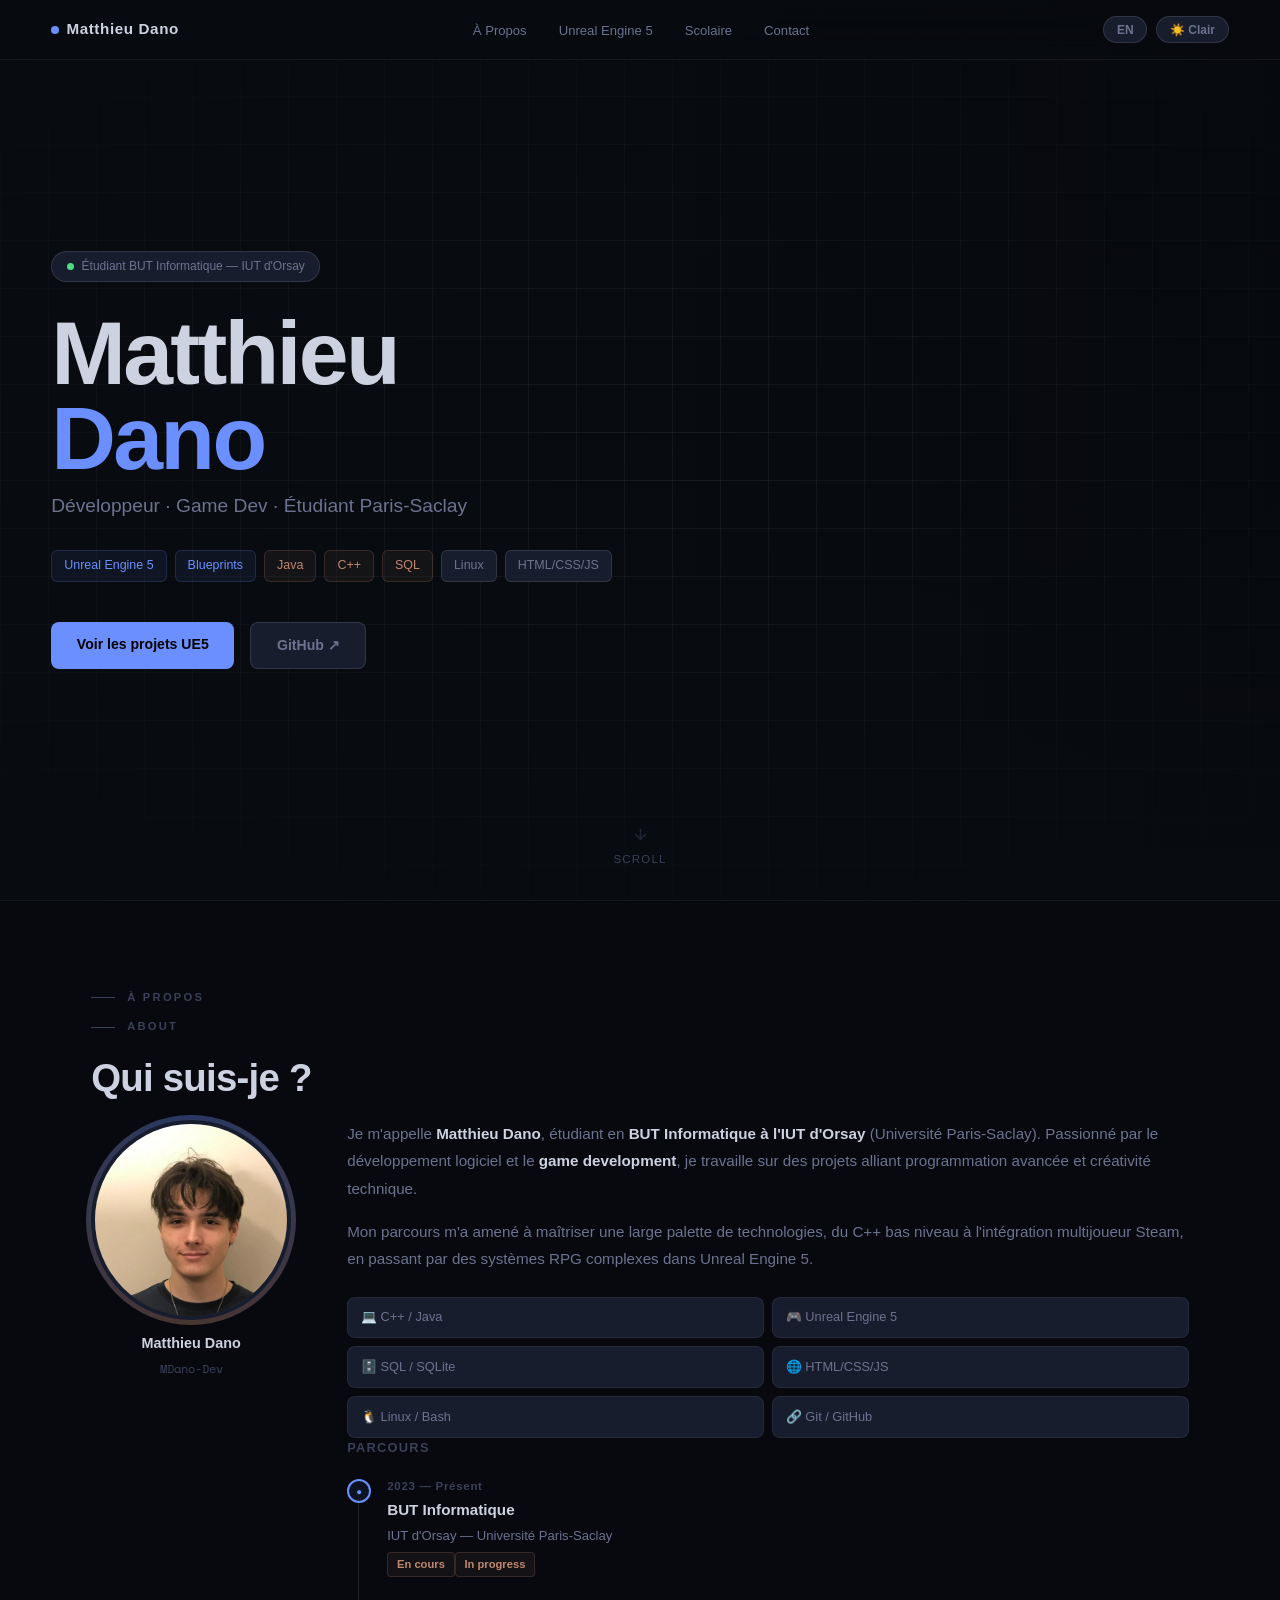
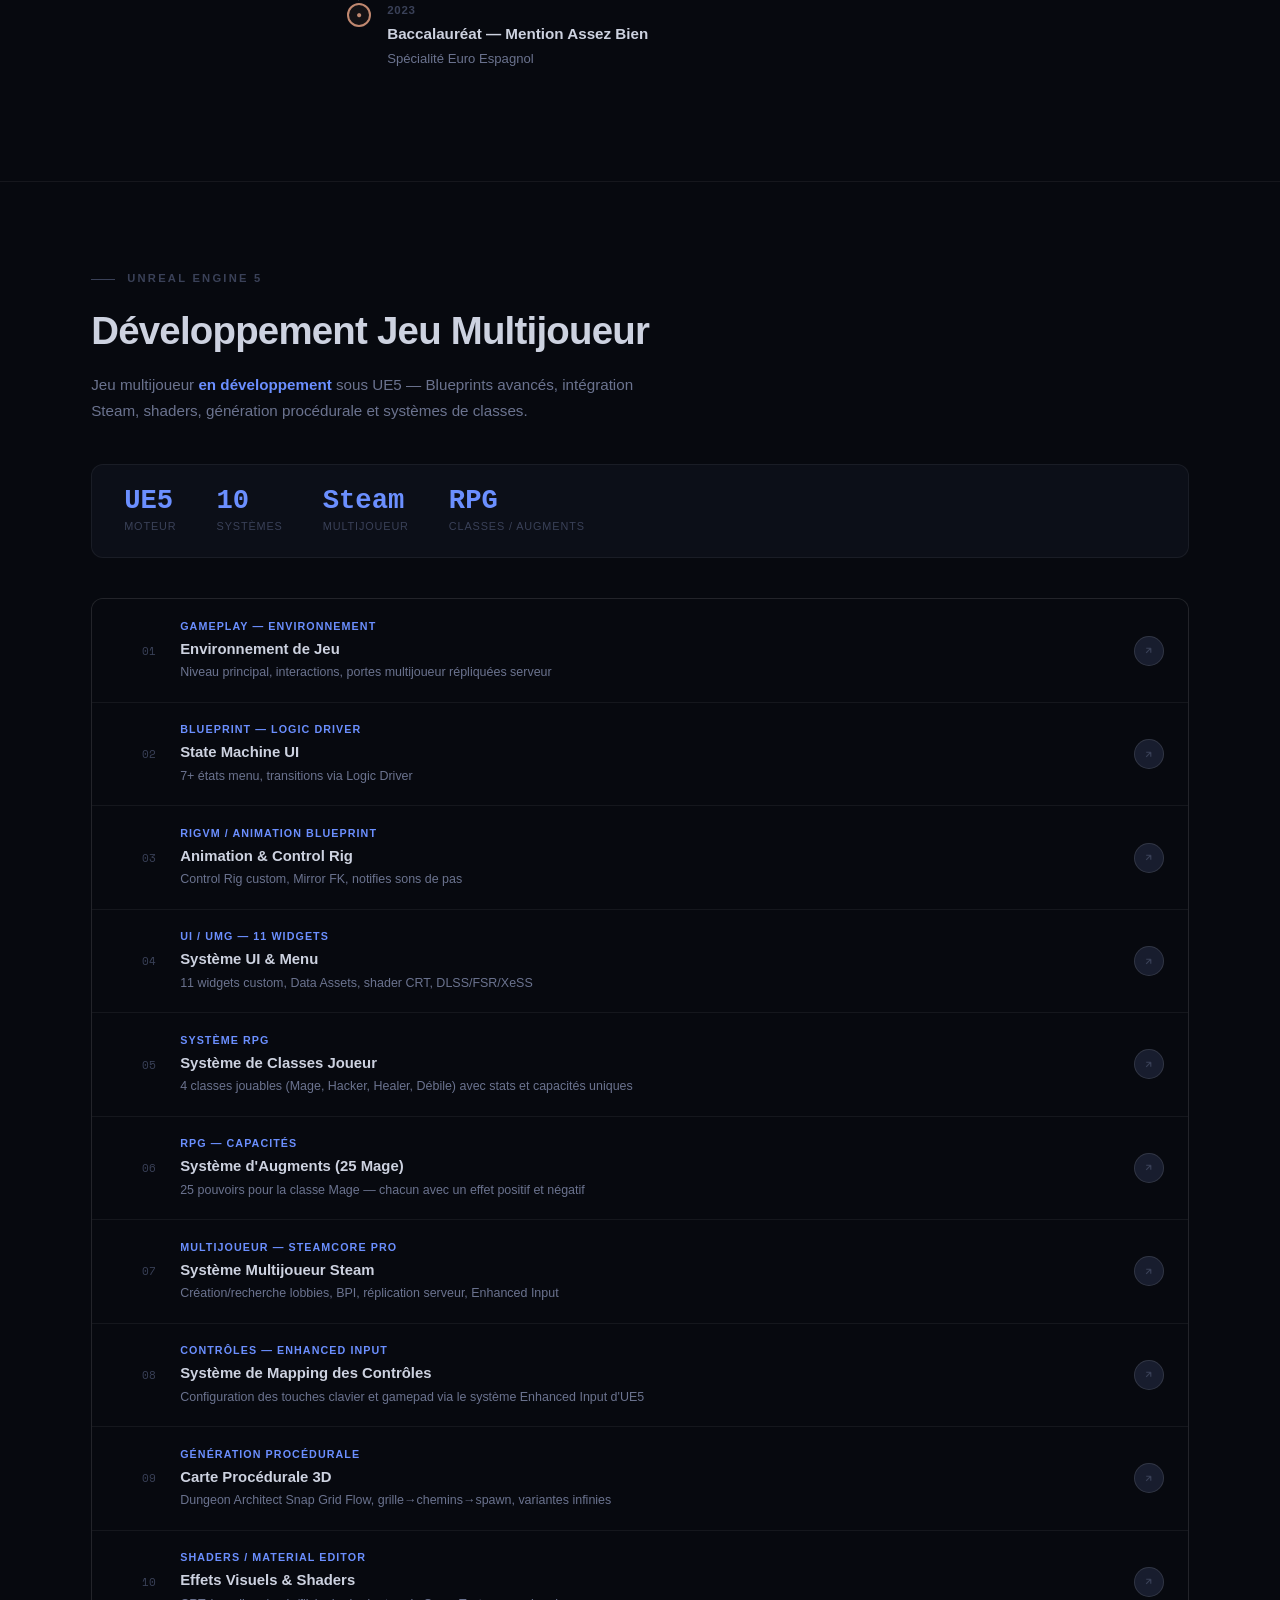
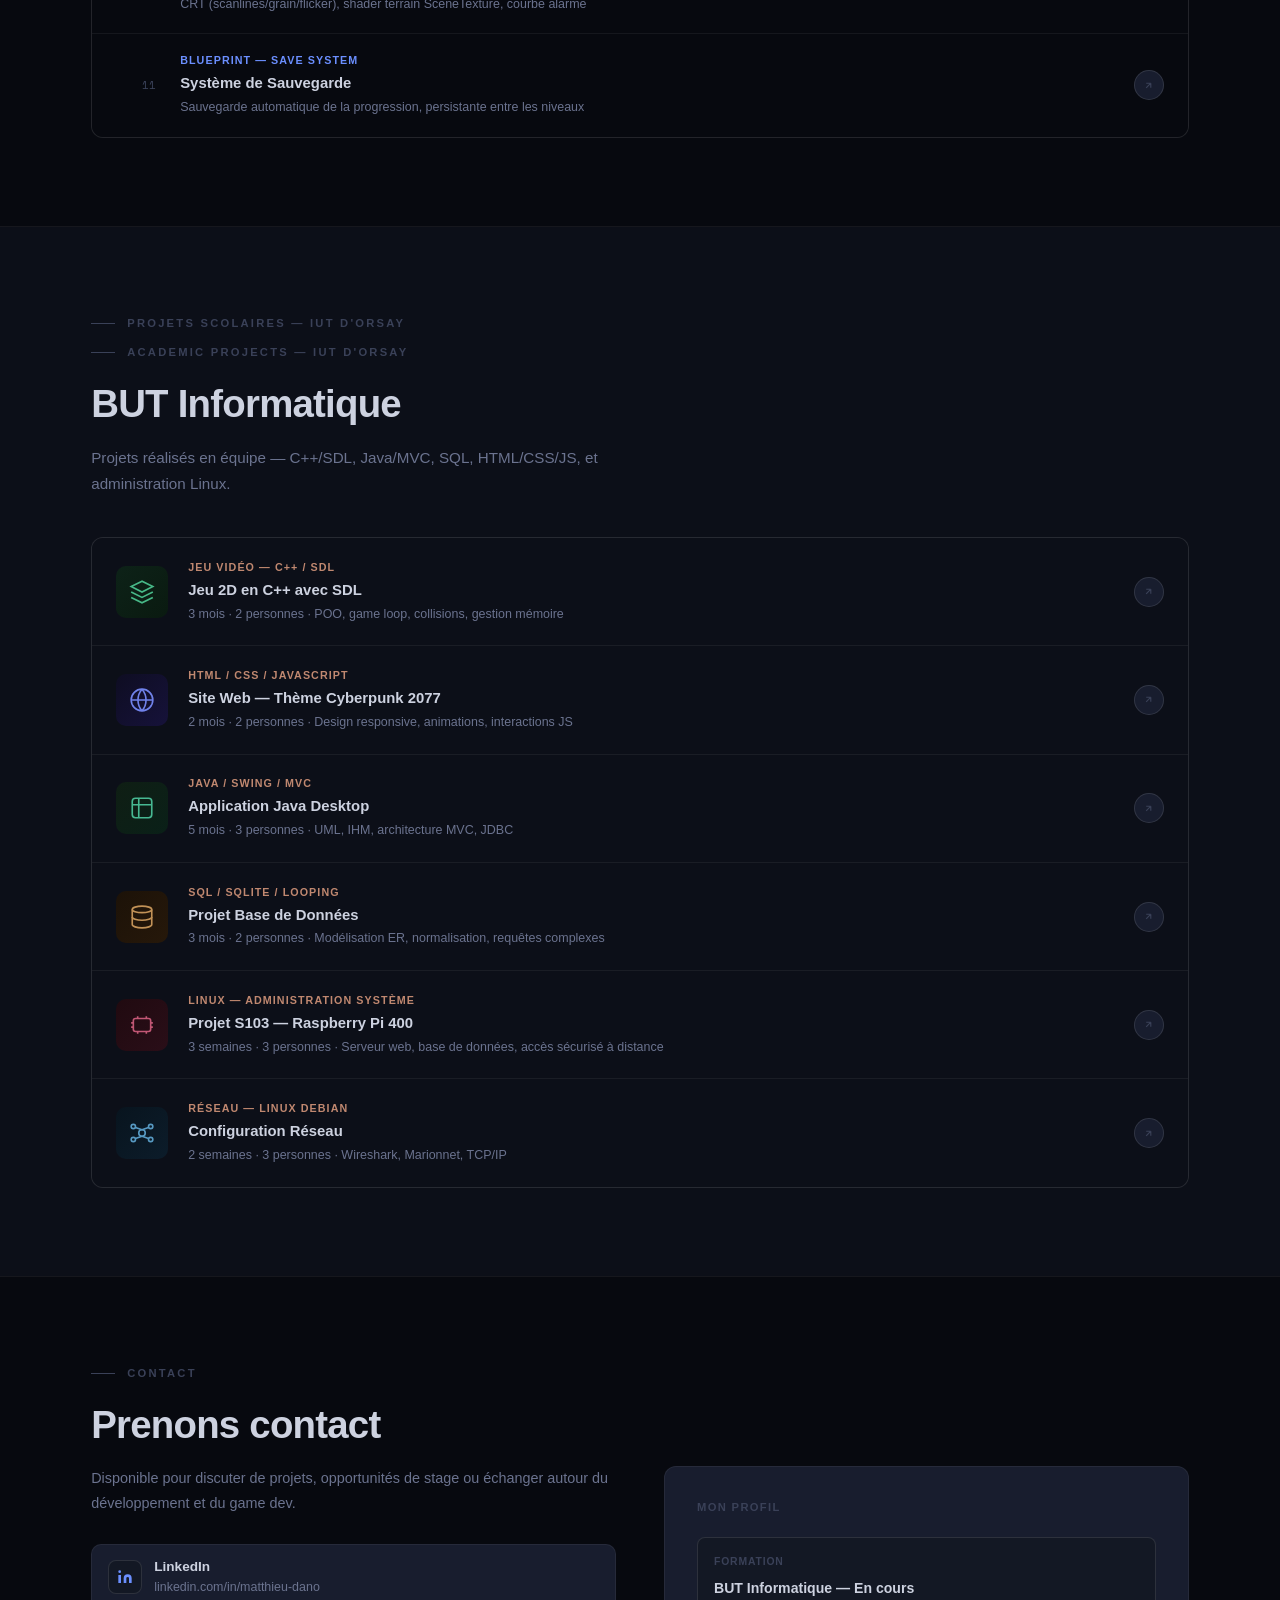
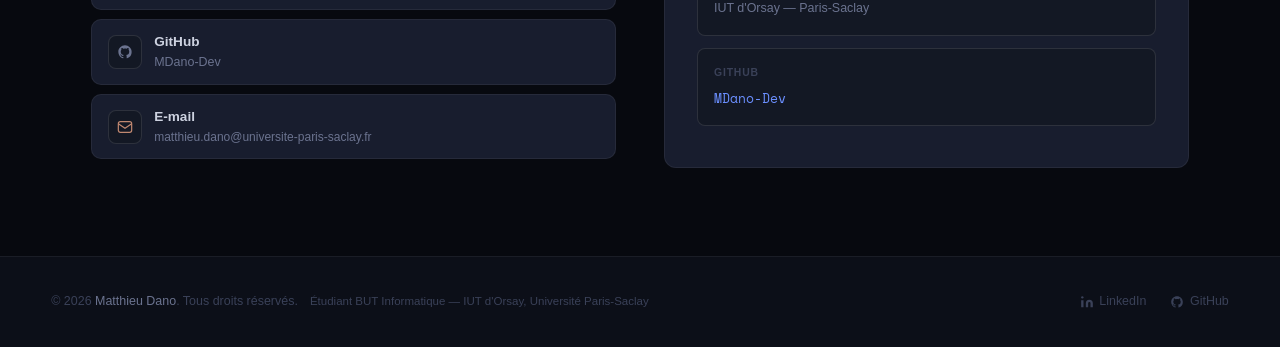
==== commit e5cdaeec: "Update index.html" ====
--- a/index.html
+++ b/index.html
@@ -23,7 +23,7 @@
 </nav>
 
 <section id="hero">
-  <video id="herovid" src="uploads/PORTO_LIKETHEM_1_.mp4" autoplay muted loop playsinline preload="auto"></video>
+  <video id="herovid" src="mon-portofolio/uploads/PORTO_LIKETHEM_1_.mp4" autoplay muted loop playsinline preload="auto"></video>
   <div class="hoverlay"></div>
   <div class="hbg"></div>
   <div class="hi"><div class="hitxt">
@@ -53,7 +53,7 @@
     <div class="about-photo-wrap">
       <div class="about-photo">
         <div class="about-photo-ring"></div>
-        <img src="uploads/1779034129991_image.png" alt="Matthieu Dano"/>
+        <img src="mon-portofolio/uploads/1779034129991_image.png" alt="Matthieu Dano"/>
       </div>
       <div class="about-name-tag">
         <strong>Matthieu Dano</strong>
@@ -91,7 +91,7 @@
 
 <div class="dv"></div>
 
-<section id="ue" style="position:relative;overflow:hidden"><video id="uevid" src="uploads/FondDecran.mp4" autoplay muted loop  playsinline preload="auto" style="position:absolute;inset:0;width:100%;height:100%;object-fit:cover;opacity:.25;pointer-events:none;z-index:0;transition:opacity .6s"></video><div style="position:absolute;inset:0;background:linear-gradient(to bottom,var(--bg) 0%,var(--bg) 3%,transparent 28%,transparent 72%,var(--bg) 97%,var(--bg) 100%);z-index:1;pointer-events:none"></div><div class="sec" style="position:relative;z-index:2">
+<section id="ue" style="position:relative;overflow:hidden"><video id="uevid" src="mon-portofolio/uploads/FondDecran.mp4" autoplay muted loop  playsinline preload="auto" style="position:absolute;inset:0;width:100%;height:100%;object-fit:cover;opacity:.25;pointer-events:none;z-index:0;transition:opacity .6s"></video><div style="position:absolute;inset:0;background:linear-gradient(to bottom,var(--bg) 0%,var(--bg) 3%,transparent 28%,transparent 72%,var(--bg) 97%,var(--bg) 100%);z-index:1;pointer-events:none"></div><div class="sec" style="position:relative;z-index:2">
   <div class="slb">Unreal Engine 5</div>
   <h2 class="stt fr">Développement Jeu Multijoueur</h2><h2 class="stt en" hidden>Multiplayer Game Dev</h2>
   <p class="sd fr">Jeu multijoueur <strong style="color:var(--ue)">en développement</strong> sous UE5 — Blueprints avancés, intégration Steam, shaders, génération procédurale et systèmes de classes.</p>
@@ -119,7 +119,7 @@
 
 <div class="dv"></div>
 
-<section id="sc" class="s2" style="position:relative;overflow:hidden"><video id="scvid" src="uploads/PORTO_BACKROOM.mp4" autoplay muted loop playsinline preload="auto" style="position:absolute;inset:0;width:100%;height:100%;object-fit:cover;opacity:.15;pointer-events:none;z-index:0"></video><div style="position:absolute;inset:0;background:linear-gradient(to bottom,var(--bg2) 0%,var(--bg2) 3%,transparent 28%,transparent 72%,var(--bg2) 97%,var(--bg2) 100%);z-index:1;pointer-events:none"></div><div class="s2in" style="position:relative;z-index:2">
+<section id="sc" class="s2" style="position:relative;overflow:hidden"><video id="scvid" src="mon-portofolio/uploads/PORTO_BACKROOM.mp4" autoplay muted loop playsinline preload="auto" style="position:absolute;inset:0;width:100%;height:100%;object-fit:cover;opacity:.15;pointer-events:none;z-index:0"></video><div style="position:absolute;inset:0;background:linear-gradient(to bottom,var(--bg2) 0%,var(--bg2) 3%,transparent 28%,transparent 72%,var(--bg2) 97%,var(--bg2) 100%);z-index:1;pointer-events:none"></div><div class="s2in" style="position:relative;z-index:2">
   <div class="slb fr">Projets Scolaires — IUT d'Orsay</div><div class="slb en" hidden>Academic Projects — IUT d'Orsay</div>
   <h2 class="stt fr">BUT Informatique</h2><h2 class="stt en" hidden>Computer Science Degree</h2>
   <p class="sd fr">Projets réalisés en équipe — C++/SDL, Java/MVC, SQL, HTML/CSS/JS, et administration Linux.</p>
@@ -183,27 +183,27 @@
 </footer>
 
 <!-- UE MODALS -->
-<div class="mb" id="u1"><div class="mo"><div class="mh"><div><div class="mcu fr">Gameplay — Environnement de jeu</div><div class="mcu en" hidden>Gameplay — Environment</div><div class="mtt fr">Environnement de Jeu Principal</div><div class="mtt en" hidden>Main Game Environment</div></div><button class="mx" onclick="cM('u1')">✕</button></div><div class="mv"><img src="uploads/LOGIQUE_MULTIJOUEUR_PORTE.png" style="width:100%;height:100%;object-fit:cover"/></div><div class="mbd"><div class="mm"><div><div class="mml fr">Moteur</div><div class="mml en" hidden>Engine</div><div class="mmv">Unreal Engine 5</div></div><div><div class="mml fr">Réseau</div><div class="mml en" hidden>Network</div><div class="mmv fr">Réplication serveur</div><div class="mmv en" hidden>Server replication</div></div></div><p class="mdc fr">Environnement de jeu principal avec gestion des interactions joueur-monde (portes, items). Logique multijoueur répliquée côté serveur via RPC fiables. Utilisation de Blueprint Interfaces (BPI) pour une architecture découplée.</p><p class="mdc en" hidden>Main game environment with player-world interaction management (doors, items). Server-side replicated multiplayer logic via reliable RPCs. Blueprint Interfaces (BPI) for decoupled architecture.</p><div class="mig"><img src="uploads/LOGIQUE_MULTIJOUEUR_PORTE.png" data-caption="Logique Blueprint — réplication serveur de la porte multijoueur" loading="lazy"/><img src="uploads/EXEMPLE_UTILISATION_BLUERINT_INTERFACE.png" data-caption="Utilisation des Blueprint Interfaces (BPI) pour découpler la logique" loading="lazy"/></div><div class="tglt fr">Langage / Moteur</div><div class="tglt en" hidden>Language / Engine</div><div class="tgr"><span class="tgl">Blueprint</span><span class="tgl">Unreal Engine 5</span></div><div class="tglt fr">Concepts</div><div class="tglt en" hidden>Concepts</div><div class="tgr"><span class="tgc">Server RPC</span><span class="tgc">Replication</span><span class="tgc">BPI</span><span class="tgc">Multiplayer</span></div></div></div></div>
-
-<div class="mb" id="u2"><div class="mo"><div class="mh"><div><div class="mcu">Blueprint — Logic Driver</div><div class="mtt fr">State Machine UI</div><div class="mtt en" hidden>UI State Machine</div></div><button class="mx" onclick="cM('u2')">✕</button></div><div class="mv"><video src="uploads/PORTO_STATE_MACHINE.mp4" controls muted loop></video></div><div class="mbd"><div class="mm"><div><div class="mml">Plugin</div><div class="mmv">Logic Driver</div></div><div><div class="mml fr">États</div><div class="mml en" hidden>States</div><div class="mmv">7+</div></div></div><p class="mdc fr">State machine gérant toutes les transitions du menu : Menu Principal, Paramètres, Rejoindre (public/privé), Créer partie, Reprendre, Overlay Amis. Plugin Logic Driver pour une gestion visuelle des états avec animations Swing.</p><p class="mdc en" hidden>State machine managing all menu transitions: Main Menu, Settings, Join (public/private), Create game, Resume, Friends Overlay. Logic Driver plugin for visual state management with Swing animations.</p><div class="mig"><img src="uploads/STATEMACHINE_MENU.png" data-caption="State machine principale du menu — états et transitions" loading="lazy"/><img src="uploads/STATEMACHINE_MENU2.png" data-caption="Détail des nœuds de transition et conditions de passage" loading="lazy"/></div><div class="tglt fr">Outils</div><div class="tglt en" hidden>Tools</div><div class="tgr"><span class="tgt">Logic Driver</span><span class="tgt">UMG</span><span class="tgt">Widget Blueprint</span></div><div class="tglt fr">Concepts</div><div class="tglt en" hidden>Concepts</div><div class="tgr"><span class="tgc">State Machine</span><span class="tgc">FSM</span><span class="tgc">UI Navigation</span></div></div></div></div>
-
-<div class="mb" id="u3"><div class="mo"><div class="mh"><div><div class="mcu">RigVM / Animation Blueprint</div><div class="mtt fr">Animation & Control Rig</div><div class="mtt en" hidden>Animation & Control Rig</div></div><button class="mx" onclick="cM('u3')">✕</button></div><div class="mv"><video src="uploads/PORTO_ANIMATION.mp4" controls muted loop></video></div><div class="mbd"><div class="mm"><div><div class="mml fr">Outils</div><div class="mml en" hidden>Tools</div><div class="mmv">RigVM / Control Rig</div></div><div><div class="mml fr">Fonctions</div><div class="mml en" hidden>Features</div><div class="mmv">Mirror FK, Notifys</div></div></div><p class="mdc fr">Control Rig custom avec RigVM (Forward Solve Graph, Mirror FK pour symétrie). Animation Blueprint en temps réel selon vélocité et état du personnage. Animation Notifies pour sons de pas gauche/droite au bon timing.</p><p class="mdc en" hidden>Custom Control Rig with RigVM (Forward Solve Graph, Mirror FK for symmetry). Real-time Animation Blueprint based on velocity and character state. Animation Notifies for precise left/right footstep sounds.</p><div class="mig"><img src="uploads/EXEMPLE_RIG1.png" data-caption="Control Rig custom — structure des os et contrôleurs IK/FK" loading="lazy"/><img src="uploads/EXMPLE_RIG2.png" data-caption="Forward Solve Graph et Mirror FK pour la symétrie du personnage" loading="lazy"/><img src="uploads/EXEMPLE_CODE_ANIMATION.png" data-caption="Animation Blueprint — logique de mise à jour en temps réel" loading="lazy"/></div><div class="tglt fr">Outils</div><div class="tglt en" hidden>Tools</div><div class="tgr"><span class="tgt">RigVM</span><span class="tgt">Control Rig</span><span class="tgt">Animation Blueprint</span></div><div class="tglt fr">Concepts</div><div class="tglt en" hidden>Concepts</div><div class="tgr"><span class="tgc">Mirror FK</span><span class="tgc">Forward Solve</span><span class="tgc">Anim Notify</span><span class="tgc">Blend Space</span></div></div></div></div>
-
-<div class="mb" id="u4"><div class="mo"><div class="mh"><div><div class="mcu">UI / UMG — Widget Blueprint</div><div class="mtt fr">Système UI Complet (11 widgets)</div><div class="mtt en" hidden>Full UI System (11 widgets)</div></div><button class="mx" onclick="cM('u4')">✕</button></div><div class="mv"><video src="uploads/PORTO_MENU.mp4" controls muted loop></video></div><div class="mbd"><div class="mm"><div><div class="mml fr">Composants</div><div class="mml en" hidden>Components</div><div class="mmv">11 widgets</div></div><div><div class="mml fr">Effets</div><div class="mml en" hidden>Effects</div><div class="mmv">CRT / DLSS / FSR</div></div></div><p class="mdc fr">11 widgets custom (Button, Choice, ComboBox, Slider, ToggleButton, Text, InputKey Selector…), styles via Data Assets, shader CRT avec scanlines/grain/flicker/sync roll en Material Instance, logique DLSS 3 / Intel FSR / XeSS.</p><p class="mdc en" hidden>11 custom widgets (Button, Choice, ComboBox, Slider, ToggleButton, Text, InputKey Selector...), Data Asset styles, CRT Material Instance shader with scanlines/grain/flicker/sync roll, DLSS 3 / Intel FSR / XeSS logic.</p><div class="mig"><img src="uploads/BOUTON_PERSONNALISEE.png" data-caption="Widget Button personnalisé avec paramètres exposés dans l'éditeur" loading="lazy"/><img src="uploads/DATA_ASSET_POUR_LE_STYLE_D_UN_BOUTON.png" data-caption="Data Asset définissant le style visuel d'un bouton" loading="lazy"/><img src="uploads/SHADER_MENU.png" data-caption="Material Editor — nœuds du shader CRT (scanlines, grain, sync roll)" loading="lazy"/><img src="uploads/EXEMPLE_CODE_LOGIQUE_PARAMETRE_DLSS_INTEL_FSR.png" data-caption="Blueprint — logique de gestion des paramètres DLSS 3 / Intel FSR / XeSS" loading="lazy"/></div><div class="tglt fr">Outils</div><div class="tglt en" hidden>Tools</div><div class="tgr"><span class="tgt">Widget Blueprint</span><span class="tgt">Material Editor</span><span class="tgt">Data Asset</span></div><div class="tglt fr">Technologies</div><div class="tglt en" hidden>Technologies</div><div class="tgr"><span class="tgc">CRT Shader</span><span class="tgc">DLSS 3</span><span class="tgc">Intel FSR</span><span class="tgc">XeSS</span></div></div></div></div>
-
-<div class="mb" id="u5"><div class="mo"><div class="mh"><div><div class="mcu fr">Système RPG — Classes</div><div class="mcu en" hidden>RPG — Player Classes</div><div class="mtt fr">Système de Classes Joueur</div><div class="mtt en" hidden>Player Class System</div></div><button class="mx" onclick="cM('u5')">✕</button></div><div class="mv"><video src="uploads/PORTO_CLASSE.mp4" controls muted loop></video></div><div class="mbd"><div class="mm"><div><div class="mml fr">Classes</div><div class="mml en" hidden>Classes</div><div class="mmv">4 (Mage/Hacker/Healer/Débile)</div></div><div><div class="mml fr">Héritage</div><div class="mml en" hidden>Inheritance</div><div class="mmv">3 niveaux</div></div></div><p class="mdc fr">Hiérarchie Blueprint sur 3 niveaux : BP_Grand_Parent → BP_Parent_Classe → 4 classes spécifiques. Stats propres via composants BPC_Stats dans des Structures répliquées via Player State. Capacités dans Data Tables et String Tables multilingues.</p><p class="mdc en" hidden>3-level Blueprint hierarchy: BP_Grand_Parent → BP_Parent_Classe → 4 specific classes. Own stats via BPC_Stats components in Structures replicated via Player State. Abilities in Data Tables and multilingual String Tables.</p><div class="mig"><img src="uploads/PART1_EXEMPLE_BLUPRINT_HIERARCHIE.png" data-caption="Hiérarchie Blueprint — Grand Parent et classes intermédiaires" loading="lazy"/><img src="uploads/PART2_EXEMPLE_BLUEPRINT_HIERARCHIE.png" data-caption="Hiérarchie Blueprint — classes spécifiques Mage, Hacker, Healer, Débile" loading="lazy"/></div><div class="tglt fr">Langage</div><div class="tglt en" hidden>Language</div><div class="tgr"><span class="tgl">Blueprint</span></div><div class="tglt fr">Outils</div><div class="tglt en" hidden>Tools</div><div class="tgr"><span class="tgt">Data Table</span><span class="tgt">String Table</span><span class="tgt">Player State</span></div><div class="tglt fr">Concepts</div><div class="tglt en" hidden>Concepts</div><div class="tgr"><span class="tgc">Blueprint Inheritance</span><span class="tgc">Component System</span><span class="tgc">Replication</span></div></div></div></div>
-
-<div class="mb" id="u6"><div class="mo"><div class="mh"><div><div class="mcu fr">RPG — Capacités Mage</div><div class="mcu en" hidden>RPG — Mage Abilities</div><div class="mtt fr">Système d'Augments (25 capacités)</div><div class="mtt en" hidden>Augment System (25 abilities)</div></div><button class="mx" onclick="cM('u6')">✕</button></div><div class="mv"><video src="uploads/PORTO_CLASSE.mp4" controls muted loop></video></div><div class="mbd"><div class="mm"><div><div class="mml fr">Augments</div><div class="mml en" hidden>Augments</div><div class="mmv">25</div></div><div><div class="mml fr">Stockage</div><div class="mml en" hidden>Storage</div><div class="mmv">Data Table</div></div></div><p class="mdc fr">Le jeu propose 25 améliorations uniques pour la classe Mage, appelées <em>augments</em>. Chaque augment transforme le personnage d'une façon particulière — avec un côté positif, un côté négatif, et un impact sur son score d'IQ. Toutes ces données sont stockées dans des fichiers de configuration externe (Data Tables), ce qui permet de les modifier ou d'en ajouter facilement. Les choix du joueur sont mémorisés automatiquement et partagés avec tous les joueurs connectés, même en changeant de niveau.</p><p class="mdc en" hidden>The game features 25 unique upgrades for the Mage class, called <em>augments</em>. Each augment transforms the character in a specific way — with a positive side, a negative side, and an impact on their IQ score. All data is stored in external configuration files (Data Tables), making it easy to add or modify content. Player choices are automatically saved and shared with all connected players, even when changing levels.</p><div class="mig"><img src="uploads/STATE_MACHINE_CLASSE_MAGE_CAPA.png" data-caption="State Machine des augments Mage — transitions entre capacités actives" loading="lazy"/><img src="uploads/DATA_ASSET_CLASSE_MAGE_CAPA.png" data-caption="Data Asset — définition des 25 capacités d'augment Mage" loading="lazy"/><img src="uploads/STRING_TABLE_CLASSE_POUR_DATA_TABLE.png" data-caption="String Table — localisation multilingue des textes d'augments" loading="lazy"/></div><div class="tglt fr">Outils</div><div class="tglt en" hidden>Tools</div><div class="tgr"><span class="tgt">Data Table</span><span class="tgt">String Table</span><span class="tgt">Game Instance</span></div><div class="tglt fr">Concepts</div><div class="tglt en" hidden>Concepts</div><div class="tgr"><span class="tgc">Data-Driven Design</span><span class="tgc">Localization</span><span class="tgc">Replication</span></div></div></div></div>
-
-<div class="mb" id="u7"><div class="mo"><div class="mh"><div><div class="mcu">Multijoueur — SteamCore Pro</div><div class="mtt fr">Système Multijoueur Steam</div><div class="mtt en" hidden>Steam Multiplayer System</div></div><button class="mx" onclick="cM('u7')">✕</button></div><div class="mv"><img src="uploads/LOGIQUE_CREATION_LOBBY_PAR_STEAMCOREPRO.png" style="width:100%;height:100%;object-fit:cover"/></div><div class="mbd"><div class="mm"><div><div class="mml">Plugin</div><div class="mmv">SteamCore Pro</div></div><div><div class="mml fr">Réseau</div><div class="mml en" hidden>Network</div><div class="mmv fr">Serveur dédié</div><div class="mmv en" hidden>Dedicated server</div></div></div><p class="mdc fr">Système complet via SteamCore Pro : création lobby avec métadonnées (nom, pays, Steam ID, visibilité), recherche et filtrage lobbies publics, rejoindre partie privée par code. BPI pour découpler logique serveur/client. Enhanced Input keyboard + gamepad.</p><p class="mdc en" hidden>Full system via SteamCore Pro: lobby creation with metadata (name, country, Steam ID, visibility), public lobby search/filter, private game join by code. BPI to decouple server/client logic. Enhanced Input keyboard + gamepad.</p><div class="mig"></div><div class="tglt fr">Outils</div><div class="tglt en" hidden>Tools</div><div class="tgr"><span class="tgt">SteamCore Pro</span><span class="tgt">Enhanced Input</span><span class="tgt">Game Instance</span></div><div class="tglt fr">Concepts</div><div class="tglt en" hidden>Concepts</div><div class="tgr"><span class="tgc">Lobby System</span><span class="tgc">BPI</span><span class="tgc">Server RPC</span><span class="tgc">Replication</span></div></div></div></div>
-
-<div class="mb" id="u8"><div class="mo"><div class="mh"><div><div class="mcu fr">Génération Procédurale — Dungeon Architect</div><div class="mcu en" hidden>Procedural Generation — Dungeon Architect</div><div class="mtt fr">Carte Procédurale 3D (Snap Grid Flow)</div><div class="mtt en" hidden>3D Procedural Map</div></div><button class="mx" onclick="cM('u8')">✕</button></div><div class="mv"><video src="uploads/PORTO_BACKCOMM_RANDOM.mp4" controls muted loop></video></div><div class="mbd"><div class="mm"><div><div class="mml">Plugin</div><div class="mmv">Dungeon Architect</div></div><div><div class="mml">Mode</div><div class="mmv">Snap Grid Flow 3D</div></div></div><p class="mdc fr">Génération procédurale 3D avec Dungeon Architect en mode Snap Grid Flow. Pipeline : grille 3D → chemin principal → chemins alternatifs (×3) → spawn ennemis et objets. Variantes infinies à chaque seed.<br/><br/><em style="color:var(--t3);font-size:.85rem">⚠️ La vidéo ci-dessus illustre une forme différente de génération procédurale : le déplacement aléatoire des joueurs dans l'environnement (distinct de la génération de la carte elle-même, représentée par les captures ci-dessous).</em></p><p class="mdc en" hidden>3D procedural level generation with Dungeon Architect in Snap Grid Flow mode. Pipeline: 3D grid → main path → alternate paths (×3) → enemy and item spawning. Infinite variants per seed.<br/><br/><em style="color:var(--t3);font-size:.85rem">⚠️ The video above shows a different form of procedural generation: random player movement in the environment (distinct from the map generation itself, shown in the screenshots below).</em></p><div class="mig"><img src="uploads/EXEMPLE1_GENERATION_PROCEDURAL_MAP.png" data-caption="Variante 1 — génération Snap Grid Flow avec chemin principal" loading="lazy"/><img src="uploads/EXEMPLE2_GENERATION_PROCEDURAL_MAP.png" data-caption="Variante 2 — topology différente à chaque seed" loading="lazy"/><img src="uploads/EXEMPLE3_GENERATION_PROCEDURAL_MAP.png" data-caption="Variante 3 — chemins alternatifs et zones annexes" loading="lazy"/><img src="uploads/EXEMPLE4_GENERATION_PROCEDURAL_MAP.png" data-caption="Variante 4 — spawn d'ennemis et placement d'items" loading="lazy"/><img src="uploads/EXEMPLE5_GENERATION_PROCEDURAL_MAP.png" data-caption="Variante 5 — topologie de niveau complexe multi-étages" loading="lazy"/><img src="uploads/EXEMPLE6_GENERATION_PROCEDURAL_MAP.png" data-caption="Variante 6 — preuve de la variabilité infinie du générateur" loading="lazy"/></div><div class="tglt fr">Outils</div><div class="tglt en" hidden>Tools</div><div class="tgr"><span class="tgt">Dungeon Architect</span><span class="tgt">Snap Grid Flow</span></div><div class="tglt fr">Concepts</div><div class="tglt en" hidden>Concepts</div><div class="tgr"><span class="tgc">Procedural Generation</span><span class="tgc">3D Grid</span><span class="tgc">Path Finding</span><span class="tgc">Spawn System</span></div></div></div></div>
-
-<div class="mb" id="u9"><div class="mo"><div class="mh"><div><div class="mcu">Shaders / Material Editor</div><div class="mtt fr">Effets Visuels & Shaders</div><div class="mtt en" hidden>Visual Effects & Shaders</div></div><button class="mx" onclick="cM('u9')">✕</button></div><div class="mv"><img src="uploads/SHADER_JEUX.png" style="width:100%;height:100%;object-fit:cover"/></div><div class="mbd"><div class="mm"><div><div class="mml fr">Types</div><div class="mml en" hidden>Types</div><div class="mmv">CRT, Terrain, Alarme</div></div></div><p class="mdc fr">Shaders UE5 : (1) CRT en Material Instance — scanlines (contraste/luminosité/nombre), grain (intensité/refresh), sync roll (épaisseur/vitesse), flicker, mask edge falloff ; (2) Shader terrain SceneTexture + GroomDepth pour l'occlusion ; (3) Courbe sinusoïdale pour effet alarme.</p><p class="mdc en" hidden>UE5 shaders: (1) CRT Material Instance — scanlines (contrast/brightness/count), grain (intensity/refresh), sync roll (thickness/speed), flicker, mask edge falloff; (2) SceneTexture + GroomDepth terrain shader; (3) Sinusoidal curve for alarm effect.</p><div class="mig"><img src="uploads/SHADER_MENU.png" data-caption="Material Editor — nœuds du shader CRT (scanlines, grain, sync roll)" loading="lazy"/><img src="uploads/SHADERINSTANCE_MENU.png" data-caption="Material Instance — paramètres exposés et ajustables en temps réel" loading="lazy"/></div><div class="tglt fr">Outils</div><div class="tglt en" hidden>Tools</div><div class="tgr"><span class="tgt">Material Editor</span><span class="tgt">Material Instance</span></div><div class="tglt fr">Concepts</div><div class="tglt en" hidden>Concepts</div><div class="tgr"><span class="tgc">CRT Effect</span><span class="tgc">SceneTexture</span><span class="tgc">GroomDepth</span><span class="tgc">Sinusoidal Curve</span></div></div></div></div>
-
-<div class="mb" id="u10"><div class="mo"><div class="mh"><div><div class="mcu">Blueprint — Save System</div><div class="mtt fr">Système de Sauvegarde</div><div class="mtt en" hidden>Save System</div></div><button class="mx" onclick="cM('u10')">✕</button></div><div class="mv"><img src="uploads/SAUVEGARDE_DES_DONNEES_ESSENTIEL.png" style="width:100%;height:100%;object-fit:cover"/></div><div class="mbd"><div class="mm"><div><div class="mml fr">Architecture</div><div class="mml en" hidden>Architecture</div><div class="mmv">SaveGame + GI</div></div><div><div class="mml fr">Données</div><div class="mml en" hidden>Data</div><div class="mmv">PS + Pawn + GI</div></div></div><p class="mdc fr">Slots de sauvegarde avec vérification d'existence, création de l'objet SaveGame, sauvegarde des données essentielles (Player State, Pawn Info, User Info, Game Instance), ajout à la liste des parties. Création du fichier nommé côté serveur. Compatible multijoueur.</p><p class="mdc en" hidden>Save slots with existence check, SaveGame object creation, essential data saving (Player State, Pawn Info, User Info, Game Instance), adding to games list. Server-side named file creation. Multiplayer compatible.</p><div class="mig"><img src="uploads/SAUVEGARDE_AJOUT_A_LA_lISTE_DES_GAMES_SAUVEGARDER.png" data-caption="Blueprint — ajout de la partie à la liste des sauvegardes persistantes" loading="lazy"/><img src="uploads/SAUVEGARDE_CREATION_DE_FICHIER.png" data-caption="Blueprint — création du fichier de sauvegarde nommé côté serveur" loading="lazy"/></div><div class="tglt fr">Outils</div><div class="tglt en" hidden>Tools</div><div class="tgr"><span class="tgt">SaveGame</span><span class="tgt">Game Instance</span><span class="tgt">Player State</span></div><div class="tglt fr">Concepts</div><div class="tglt en" hidden>Concepts</div><div class="tgr"><span class="tgc">Persistence</span><span class="tgc">Server RPC</span><span class="tgc">Serialization</span></div></div></div></div>
-
-<div class="mb" id="umap"><div class="mo"><div class="mh"><div><div class="mcu fr">Contrôles — Enhanced Input</div><div class="mcu en" hidden>Controls — Enhanced Input</div><div class="mtt fr">Système de Mapping des Contrôles</div><div class="mtt en" hidden>Control Mapping System</div></div><button class="mx" onclick="cM('umap')">✕</button></div><div class="mv"><img src="uploads/MAPPINGS_TOUCHES.png" style="width:100%;height:100%;object-fit:cover"/></div><div class="mbd"><div class="mm"><div><div class="mml fr">Système</div><div class="mml en" hidden>System</div><div class="mmv">Enhanced Input</div></div><div><div class="mml fr">Cibles</div><div class="mml en" hidden>Targets</div><div class="mmv fr">Clavier + Gamepad</div><div class="mmv en" hidden>Keyboard + Gamepad</div></div></div><p class="mdc fr">Le système Enhanced Input d'Unreal Engine 5 permet de définir et organiser tous les contrôles du jeu (touches clavier, boutons de manette) de façon flexible et découplée du code. Chaque action de jeu (se déplacer, interagir, ouvrir le menu...) est mappée indépendamment, ce qui facilite la reconfiguration des touches par le joueur et la prise en charge de plusieurs périphériques à la fois.</p><p class="mdc en" hidden>Unreal Engine 5's Enhanced Input system allows you to define and organize all game controls (keyboard keys, gamepad buttons) in a flexible, code-decoupled way. Each game action (move, interact, open menu...) is mapped independently, making it easy for players to remap keys and supporting multiple devices simultaneously.</p><div class="mig"><img src="uploads/MAPPINGS_TOUCHES.png" data-caption="Enhanced Input — configuration complète des mappings clavier et gamepad" loading="lazy"/></div><div class="tglt fr">Outils</div><div class="tglt en" hidden>Tools</div><div class="tgr"><span class="tgt">Enhanced Input</span><span class="tgt">Input Mapping Context</span></div><div class="tglt fr">Concepts</div><div class="tglt en" hidden>Concepts</div><div class="tgr"><span class="tgc">Input Abstraction</span><span class="tgc">Key Rebinding</span><span class="tgc">Multi-Device Support</span></div></div></div></div>
+<div class="mb" id="u1"><div class="mo"><div class="mh"><div><div class="mcu fr">Gameplay — Environnement de jeu</div><div class="mcu en" hidden>Gameplay — Environment</div><div class="mtt fr">Environnement de Jeu Principal</div><div class="mtt en" hidden>Main Game Environment</div></div><button class="mx" onclick="cM('u1')">✕</button></div><div class="mv"><img src="mon-portofolio/uploads/LOGIQUE_MULTIJOUEUR_PORTE.png" style="width:100%;height:100%;object-fit:cover"/></div><div class="mbd"><div class="mm"><div><div class="mml fr">Moteur</div><div class="mml en" hidden>Engine</div><div class="mmv">Unreal Engine 5</div></div><div><div class="mml fr">Réseau</div><div class="mml en" hidden>Network</div><div class="mmv fr">Réplication serveur</div><div class="mmv en" hidden>Server replication</div></div></div><p class="mdc fr">Environnement de jeu principal avec gestion des interactions joueur-monde (portes, items). Logique multijoueur répliquée côté serveur via RPC fiables. Utilisation de Blueprint Interfaces (BPI) pour une architecture découplée.</p><p class="mdc en" hidden>Main game environment with player-world interaction management (doors, items). Server-side replicated multiplayer logic via reliable RPCs. Blueprint Interfaces (BPI) for decoupled architecture.</p><div class="mig"><img src="mon-portofolio/uploads/LOGIQUE_MULTIJOUEUR_PORTE.png" data-caption="Logique Blueprint — réplication serveur de la porte multijoueur" loading="lazy"/><img src="mon-portofolio/uploads/EXEMPLE_UTILISATION_BLUERINT_INTERFACE.png" data-caption="Utilisation des Blueprint Interfaces (BPI) pour découpler la logique" loading="lazy"/></div><div class="tglt fr">Langage / Moteur</div><div class="tglt en" hidden>Language / Engine</div><div class="tgr"><span class="tgl">Blueprint</span><span class="tgl">Unreal Engine 5</span></div><div class="tglt fr">Concepts</div><div class="tglt en" hidden>Concepts</div><div class="tgr"><span class="tgc">Server RPC</span><span class="tgc">Replication</span><span class="tgc">BPI</span><span class="tgc">Multiplayer</span></div></div></div></div>
+
+<div class="mb" id="u2"><div class="mo"><div class="mh"><div><div class="mcu">Blueprint — Logic Driver</div><div class="mtt fr">State Machine UI</div><div class="mtt en" hidden>UI State Machine</div></div><button class="mx" onclick="cM('u2')">✕</button></div><div class="mv"><video src="mon-portofolio/uploads/PORTO_STATE_MACHINE.mp4" controls muted loop></video></div><div class="mbd"><div class="mm"><div><div class="mml">Plugin</div><div class="mmv">Logic Driver</div></div><div><div class="mml fr">États</div><div class="mml en" hidden>States</div><div class="mmv">7+</div></div></div><p class="mdc fr">State machine gérant toutes les transitions du menu : Menu Principal, Paramètres, Rejoindre (public/privé), Créer partie, Reprendre, Overlay Amis. Plugin Logic Driver pour une gestion visuelle des états avec animations Swing.</p><p class="mdc en" hidden>State machine managing all menu transitions: Main Menu, Settings, Join (public/private), Create game, Resume, Friends Overlay. Logic Driver plugin for visual state management with Swing animations.</p><div class="mig"><img src="mon-portofolio/uploads/STATEMACHINE_MENU.png" data-caption="State machine principale du menu — états et transitions" loading="lazy"/><img src="mon-portofolio/uploads/STATEMACHINE_MENU2.png" data-caption="Détail des nœuds de transition et conditions de passage" loading="lazy"/></div><div class="tglt fr">Outils</div><div class="tglt en" hidden>Tools</div><div class="tgr"><span class="tgt">Logic Driver</span><span class="tgt">UMG</span><span class="tgt">Widget Blueprint</span></div><div class="tglt fr">Concepts</div><div class="tglt en" hidden>Concepts</div><div class="tgr"><span class="tgc">State Machine</span><span class="tgc">FSM</span><span class="tgc">UI Navigation</span></div></div></div></div>
+
+<div class="mb" id="u3"><div class="mo"><div class="mh"><div><div class="mcu">RigVM / Animation Blueprint</div><div class="mtt fr">Animation & Control Rig</div><div class="mtt en" hidden>Animation & Control Rig</div></div><button class="mx" onclick="cM('u3')">✕</button></div><div class="mv"><video src="mon-portofolio/uploads/PORTO_ANIMATION.mp4" controls muted loop></video></div><div class="mbd"><div class="mm"><div><div class="mml fr">Outils</div><div class="mml en" hidden>Tools</div><div class="mmv">RigVM / Control Rig</div></div><div><div class="mml fr">Fonctions</div><div class="mml en" hidden>Features</div><div class="mmv">Mirror FK, Notifys</div></div></div><p class="mdc fr">Control Rig custom avec RigVM (Forward Solve Graph, Mirror FK pour symétrie). Animation Blueprint en temps réel selon vélocité et état du personnage. Animation Notifies pour sons de pas gauche/droite au bon timing.</p><p class="mdc en" hidden>Custom Control Rig with RigVM (Forward Solve Graph, Mirror FK for symmetry). Real-time Animation Blueprint based on velocity and character state. Animation Notifies for precise left/right footstep sounds.</p><div class="mig"><img src="mon-portofolio/uploads/EXEMPLE_RIG1.png" data-caption="Control Rig custom — structure des os et contrôleurs IK/FK" loading="lazy"/><img src="mon-portofolio/uploads/EXMPLE_RIG2.png" data-caption="Forward Solve Graph et Mirror FK pour la symétrie du personnage" loading="lazy"/><img src="mon-portofolio/uploads/EXEMPLE_CODE_ANIMATION.png" data-caption="Animation Blueprint — logique de mise à jour en temps réel" loading="lazy"/></div><div class="tglt fr">Outils</div><div class="tglt en" hidden>Tools</div><div class="tgr"><span class="tgt">RigVM</span><span class="tgt">Control Rig</span><span class="tgt">Animation Blueprint</span></div><div class="tglt fr">Concepts</div><div class="tglt en" hidden>Concepts</div><div class="tgr"><span class="tgc">Mirror FK</span><span class="tgc">Forward Solve</span><span class="tgc">Anim Notify</span><span class="tgc">Blend Space</span></div></div></div></div>
+
+<div class="mb" id="u4"><div class="mo"><div class="mh"><div><div class="mcu">UI / UMG — Widget Blueprint</div><div class="mtt fr">Système UI Complet (11 widgets)</div><div class="mtt en" hidden>Full UI System (11 widgets)</div></div><button class="mx" onclick="cM('u4')">✕</button></div><div class="mv"><video src="mon-portofolio/uploads/PORTO_MENU.mp4" controls muted loop></video></div><div class="mbd"><div class="mm"><div><div class="mml fr">Composants</div><div class="mml en" hidden>Components</div><div class="mmv">11 widgets</div></div><div><div class="mml fr">Effets</div><div class="mml en" hidden>Effects</div><div class="mmv">CRT / DLSS / FSR</div></div></div><p class="mdc fr">11 widgets custom (Button, Choice, ComboBox, Slider, ToggleButton, Text, InputKey Selector…), styles via Data Assets, shader CRT avec scanlines/grain/flicker/sync roll en Material Instance, logique DLSS 3 / Intel FSR / XeSS.</p><p class="mdc en" hidden>11 custom widgets (Button, Choice, ComboBox, Slider, ToggleButton, Text, InputKey Selector...), Data Asset styles, CRT Material Instance shader with scanlines/grain/flicker/sync roll, DLSS 3 / Intel FSR / XeSS logic.</p><div class="mig"><img src="mon-portofolio/uploads/BOUTON_PERSONNALISEE.png" data-caption="Widget Button personnalisé avec paramètres exposés dans l'éditeur" loading="lazy"/><img src="mon-portofolio/uploads/DATA_ASSET_POUR_LE_STYLE_D_UN_BOUTON.png" data-caption="Data Asset définissant le style visuel d'un bouton" loading="lazy"/><img src="mon-portofolio/uploads/SHADER_MENU.png" data-caption="Material Editor — nœuds du shader CRT (scanlines, grain, sync roll)" loading="lazy"/><img src="mon-portofolio/uploads/EXEMPLE_CODE_LOGIQUE_PARAMETRE_DLSS_INTEL_FSR.png" data-caption="Blueprint — logique de gestion des paramètres DLSS 3 / Intel FSR / XeSS" loading="lazy"/></div><div class="tglt fr">Outils</div><div class="tglt en" hidden>Tools</div><div class="tgr"><span class="tgt">Widget Blueprint</span><span class="tgt">Material Editor</span><span class="tgt">Data Asset</span></div><div class="tglt fr">Technologies</div><div class="tglt en" hidden>Technologies</div><div class="tgr"><span class="tgc">CRT Shader</span><span class="tgc">DLSS 3</span><span class="tgc">Intel FSR</span><span class="tgc">XeSS</span></div></div></div></div>
+
+<div class="mb" id="u5"><div class="mo"><div class="mh"><div><div class="mcu fr">Système RPG — Classes</div><div class="mcu en" hidden>RPG — Player Classes</div><div class="mtt fr">Système de Classes Joueur</div><div class="mtt en" hidden>Player Class System</div></div><button class="mx" onclick="cM('u5')">✕</button></div><div class="mv"><video src="mon-portofolio/uploads/PORTO_CLASSE.mp4" controls muted loop></video></div><div class="mbd"><div class="mm"><div><div class="mml fr">Classes</div><div class="mml en" hidden>Classes</div><div class="mmv">4 (Mage/Hacker/Healer/Débile)</div></div><div><div class="mml fr">Héritage</div><div class="mml en" hidden>Inheritance</div><div class="mmv">3 niveaux</div></div></div><p class="mdc fr">Hiérarchie Blueprint sur 3 niveaux : BP_Grand_Parent → BP_Parent_Classe → 4 classes spécifiques. Stats propres via composants BPC_Stats dans des Structures répliquées via Player State. Capacités dans Data Tables et String Tables multilingues.</p><p class="mdc en" hidden>3-level Blueprint hierarchy: BP_Grand_Parent → BP_Parent_Classe → 4 specific classes. Own stats via BPC_Stats components in Structures replicated via Player State. Abilities in Data Tables and multilingual String Tables.</p><div class="mig"><img src="mon-portofolio/uploads/PART1_EXEMPLE_BLUPRINT_HIERARCHIE.png" data-caption="Hiérarchie Blueprint — Grand Parent et classes intermédiaires" loading="lazy"/><img src="mon-portofolio/uploads/PART2_EXEMPLE_BLUEPRINT_HIERARCHIE.png" data-caption="Hiérarchie Blueprint — classes spécifiques Mage, Hacker, Healer, Débile" loading="lazy"/></div><div class="tglt fr">Langage</div><div class="tglt en" hidden>Language</div><div class="tgr"><span class="tgl">Blueprint</span></div><div class="tglt fr">Outils</div><div class="tglt en" hidden>Tools</div><div class="tgr"><span class="tgt">Data Table</span><span class="tgt">String Table</span><span class="tgt">Player State</span></div><div class="tglt fr">Concepts</div><div class="tglt en" hidden>Concepts</div><div class="tgr"><span class="tgc">Blueprint Inheritance</span><span class="tgc">Component System</span><span class="tgc">Replication</span></div></div></div></div>
+
+<div class="mb" id="u6"><div class="mo"><div class="mh"><div><div class="mcu fr">RPG — Capacités Mage</div><div class="mcu en" hidden>RPG — Mage Abilities</div><div class="mtt fr">Système d'Augments (25 capacités)</div><div class="mtt en" hidden>Augment System (25 abilities)</div></div><button class="mx" onclick="cM('u6')">✕</button></div><div class="mv"><video src="mon-portofolio/uploads/PORTO_CLASSE.mp4" controls muted loop></video></div><div class="mbd"><div class="mm"><div><div class="mml fr">Augments</div><div class="mml en" hidden>Augments</div><div class="mmv">25</div></div><div><div class="mml fr">Stockage</div><div class="mml en" hidden>Storage</div><div class="mmv">Data Table</div></div></div><p class="mdc fr">Le jeu propose 25 améliorations uniques pour la classe Mage, appelées <em>augments</em>. Chaque augment transforme le personnage d'une façon particulière — avec un côté positif, un côté négatif, et un impact sur son score d'IQ. Toutes ces données sont stockées dans des fichiers de configuration externe (Data Tables), ce qui permet de les modifier ou d'en ajouter facilement. Les choix du joueur sont mémorisés automatiquement et partagés avec tous les joueurs connectés, même en changeant de niveau.</p><p class="mdc en" hidden>The game features 25 unique upgrades for the Mage class, called <em>augments</em>. Each augment transforms the character in a specific way — with a positive side, a negative side, and an impact on their IQ score. All data is stored in external configuration files (Data Tables), making it easy to add or modify content. Player choices are automatically saved and shared with all connected players, even when changing levels.</p><div class="mig"><img src="mon-portofolio/uploads/STATE_MACHINE_CLASSE_MAGE_CAPA.png" data-caption="State Machine des augments Mage — transitions entre capacités actives" loading="lazy"/><img src="mon-portofolio/uploads/DATA_ASSET_CLASSE_MAGE_CAPA.png" data-caption="Data Asset — définition des 25 capacités d'augment Mage" loading="lazy"/><img src="mon-portofolio/uploads/STRING_TABLE_CLASSE_POUR_DATA_TABLE.png" data-caption="String Table — localisation multilingue des textes d'augments" loading="lazy"/></div><div class="tglt fr">Outils</div><div class="tglt en" hidden>Tools</div><div class="tgr"><span class="tgt">Data Table</span><span class="tgt">String Table</span><span class="tgt">Game Instance</span></div><div class="tglt fr">Concepts</div><div class="tglt en" hidden>Concepts</div><div class="tgr"><span class="tgc">Data-Driven Design</span><span class="tgc">Localization</span><span class="tgc">Replication</span></div></div></div></div>
+
+<div class="mb" id="u7"><div class="mo"><div class="mh"><div><div class="mcu">Multijoueur — SteamCore Pro</div><div class="mtt fr">Système Multijoueur Steam</div><div class="mtt en" hidden>Steam Multiplayer System</div></div><button class="mx" onclick="cM('u7')">✕</button></div><div class="mv"><img src="mon-portofolio/uploads/LOGIQUE_CREATION_LOBBY_PAR_STEAMCOREPRO.png" style="width:100%;height:100%;object-fit:cover"/></div><div class="mbd"><div class="mm"><div><div class="mml">Plugin</div><div class="mmv">SteamCore Pro</div></div><div><div class="mml fr">Réseau</div><div class="mml en" hidden>Network</div><div class="mmv fr">Serveur dédié</div><div class="mmv en" hidden>Dedicated server</div></div></div><p class="mdc fr">Système complet via SteamCore Pro : création lobby avec métadonnées (nom, pays, Steam ID, visibilité), recherche et filtrage lobbies publics, rejoindre partie privée par code. BPI pour découpler logique serveur/client. Enhanced Input keyboard + gamepad.</p><p class="mdc en" hidden>Full system via SteamCore Pro: lobby creation with metadata (name, country, Steam ID, visibility), public lobby search/filter, private game join by code. BPI to decouple server/client logic. Enhanced Input keyboard + gamepad.</p><div class="mig"></div><div class="tglt fr">Outils</div><div class="tglt en" hidden>Tools</div><div class="tgr"><span class="tgt">SteamCore Pro</span><span class="tgt">Enhanced Input</span><span class="tgt">Game Instance</span></div><div class="tglt fr">Concepts</div><div class="tglt en" hidden>Concepts</div><div class="tgr"><span class="tgc">Lobby System</span><span class="tgc">BPI</span><span class="tgc">Server RPC</span><span class="tgc">Replication</span></div></div></div></div>
+
+<div class="mb" id="u8"><div class="mo"><div class="mh"><div><div class="mcu fr">Génération Procédurale — Dungeon Architect</div><div class="mcu en" hidden>Procedural Generation — Dungeon Architect</div><div class="mtt fr">Carte Procédurale 3D (Snap Grid Flow)</div><div class="mtt en" hidden>3D Procedural Map</div></div><button class="mx" onclick="cM('u8')">✕</button></div><div class="mv"><video src="mon-portofolio/uploads/PORTO_BACKCOMM_RANDOM.mp4" controls muted loop></video></div><div class="mbd"><div class="mm"><div><div class="mml">Plugin</div><div class="mmv">Dungeon Architect</div></div><div><div class="mml">Mode</div><div class="mmv">Snap Grid Flow 3D</div></div></div><p class="mdc fr">Génération procédurale 3D avec Dungeon Architect en mode Snap Grid Flow. Pipeline : grille 3D → chemin principal → chemins alternatifs (×3) → spawn ennemis et objets. Variantes infinies à chaque seed.<br/><br/><em style="color:var(--t3);font-size:.85rem">⚠️ La vidéo ci-dessus illustre une forme différente de génération procédurale : le déplacement aléatoire des joueurs dans l'environnement (distinct de la génération de la carte elle-même, représentée par les captures ci-dessous).</em></p><p class="mdc en" hidden>3D procedural level generation with Dungeon Architect in Snap Grid Flow mode. Pipeline: 3D grid → main path → alternate paths (×3) → enemy and item spawning. Infinite variants per seed.<br/><br/><em style="color:var(--t3);font-size:.85rem">⚠️ The video above shows a different form of procedural generation: random player movement in the environment (distinct from the map generation itself, shown in the screenshots below).</em></p><div class="mig"><img src="mon-portofolio/uploads/EXEMPLE1_GENERATION_PROCEDURAL_MAP.png" data-caption="Variante 1 — génération Snap Grid Flow avec chemin principal" loading="lazy"/><img src="mon-portofolio/uploads/EXEMPLE2_GENERATION_PROCEDURAL_MAP.png" data-caption="Variante 2 — topology différente à chaque seed" loading="lazy"/><img src="mon-portofolio/uploads/EXEMPLE3_GENERATION_PROCEDURAL_MAP.png" data-caption="Variante 3 — chemins alternatifs et zones annexes" loading="lazy"/><img src="mon-portofolio/uploads/EXEMPLE4_GENERATION_PROCEDURAL_MAP.png" data-caption="Variante 4 — spawn d'ennemis et placement d'items" loading="lazy"/><img src="mon-portofolio/uploads/EXEMPLE5_GENERATION_PROCEDURAL_MAP.png" data-caption="Variante 5 — topologie de niveau complexe multi-étages" loading="lazy"/><img src="mon-portofolio/uploads/EXEMPLE6_GENERATION_PROCEDURAL_MAP.png" data-caption="Variante 6 — preuve de la variabilité infinie du générateur" loading="lazy"/></div><div class="tglt fr">Outils</div><div class="tglt en" hidden>Tools</div><div class="tgr"><span class="tgt">Dungeon Architect</span><span class="tgt">Snap Grid Flow</span></div><div class="tglt fr">Concepts</div><div class="tglt en" hidden>Concepts</div><div class="tgr"><span class="tgc">Procedural Generation</span><span class="tgc">3D Grid</span><span class="tgc">Path Finding</span><span class="tgc">Spawn System</span></div></div></div></div>
+
+<div class="mb" id="u9"><div class="mo"><div class="mh"><div><div class="mcu">Shaders / Material Editor</div><div class="mtt fr">Effets Visuels & Shaders</div><div class="mtt en" hidden>Visual Effects & Shaders</div></div><button class="mx" onclick="cM('u9')">✕</button></div><div class="mv"><img src="mon-portofolio/uploads/SHADER_JEUX.png" style="width:100%;height:100%;object-fit:cover"/></div><div class="mbd"><div class="mm"><div><div class="mml fr">Types</div><div class="mml en" hidden>Types</div><div class="mmv">CRT, Terrain, Alarme</div></div></div><p class="mdc fr">Shaders UE5 : (1) CRT en Material Instance — scanlines (contraste/luminosité/nombre), grain (intensité/refresh), sync roll (épaisseur/vitesse), flicker, mask edge falloff ; (2) Shader terrain SceneTexture + GroomDepth pour l'occlusion ; (3) Courbe sinusoïdale pour effet alarme.</p><p class="mdc en" hidden>UE5 shaders: (1) CRT Material Instance — scanlines (contrast/brightness/count), grain (intensity/refresh), sync roll (thickness/speed), flicker, mask edge falloff; (2) SceneTexture + GroomDepth terrain shader; (3) Sinusoidal curve for alarm effect.</p><div class="mig"><img src="mon-portofolio/uploads/SHADER_MENU.png" data-caption="Material Editor — nœuds du shader CRT (scanlines, grain, sync roll)" loading="lazy"/><img src="mon-portofolio/uploads/SHADERINSTANCE_MENU.png" data-caption="Material Instance — paramètres exposés et ajustables en temps réel" loading="lazy"/></div><div class="tglt fr">Outils</div><div class="tglt en" hidden>Tools</div><div class="tgr"><span class="tgt">Material Editor</span><span class="tgt">Material Instance</span></div><div class="tglt fr">Concepts</div><div class="tglt en" hidden>Concepts</div><div class="tgr"><span class="tgc">CRT Effect</span><span class="tgc">SceneTexture</span><span class="tgc">GroomDepth</span><span class="tgc">Sinusoidal Curve</span></div></div></div></div>
+
+<div class="mb" id="u10"><div class="mo"><div class="mh"><div><div class="mcu">Blueprint — Save System</div><div class="mtt fr">Système de Sauvegarde</div><div class="mtt en" hidden>Save System</div></div><button class="mx" onclick="cM('u10')">✕</button></div><div class="mv"><img src="mon-portofolio/uploads/SAUVEGARDE_DES_DONNEES_ESSENTIEL.png" style="width:100%;height:100%;object-fit:cover"/></div><div class="mbd"><div class="mm"><div><div class="mml fr">Architecture</div><div class="mml en" hidden>Architecture</div><div class="mmv">SaveGame + GI</div></div><div><div class="mml fr">Données</div><div class="mml en" hidden>Data</div><div class="mmv">PS + Pawn + GI</div></div></div><p class="mdc fr">Slots de sauvegarde avec vérification d'existence, création de l'objet SaveGame, sauvegarde des données essentielles (Player State, Pawn Info, User Info, Game Instance), ajout à la liste des parties. Création du fichier nommé côté serveur. Compatible multijoueur.</p><p class="mdc en" hidden>Save slots with existence check, SaveGame object creation, essential data saving (Player State, Pawn Info, User Info, Game Instance), adding to games list. Server-side named file creation. Multiplayer compatible.</p><div class="mig"><img src="mon-portofolio/uploads/SAUVEGARDE_AJOUT_A_LA_lISTE_DES_GAMES_SAUVEGARDER.png" data-caption="Blueprint — ajout de la partie à la liste des sauvegardes persistantes" loading="lazy"/><img src="mon-portofolio/uploads/SAUVEGARDE_CREATION_DE_FICHIER.png" data-caption="Blueprint — création du fichier de sauvegarde nommé côté serveur" loading="lazy"/></div><div class="tglt fr">Outils</div><div class="tglt en" hidden>Tools</div><div class="tgr"><span class="tgt">SaveGame</span><span class="tgt">Game Instance</span><span class="tgt">Player State</span></div><div class="tglt fr">Concepts</div><div class="tglt en" hidden>Concepts</div><div class="tgr"><span class="tgc">Persistence</span><span class="tgc">Server RPC</span><span class="tgc">Serialization</span></div></div></div></div>
+
+<div class="mb" id="umap"><div class="mo"><div class="mh"><div><div class="mcu fr">Contrôles — Enhanced Input</div><div class="mcu en" hidden>Controls — Enhanced Input</div><div class="mtt fr">Système de Mapping des Contrôles</div><div class="mtt en" hidden>Control Mapping System</div></div><button class="mx" onclick="cM('umap')">✕</button></div><div class="mv"><img src="mon-portofolio/uploads/MAPPINGS_TOUCHES.png" style="width:100%;height:100%;object-fit:cover"/></div><div class="mbd"><div class="mm"><div><div class="mml fr">Système</div><div class="mml en" hidden>System</div><div class="mmv">Enhanced Input</div></div><div><div class="mml fr">Cibles</div><div class="mml en" hidden>Targets</div><div class="mmv fr">Clavier + Gamepad</div><div class="mmv en" hidden>Keyboard + Gamepad</div></div></div><p class="mdc fr">Le système Enhanced Input d'Unreal Engine 5 permet de définir et organiser tous les contrôles du jeu (touches clavier, boutons de manette) de façon flexible et découplée du code. Chaque action de jeu (se déplacer, interagir, ouvrir le menu...) est mappée indépendamment, ce qui facilite la reconfiguration des touches par le joueur et la prise en charge de plusieurs périphériques à la fois.</p><p class="mdc en" hidden>Unreal Engine 5's Enhanced Input system allows you to define and organize all game controls (keyboard keys, gamepad buttons) in a flexible, code-decoupled way. Each game action (move, interact, open menu...) is mapped independently, making it easy for players to remap keys and supporting multiple devices simultaneously.</p><div class="mig"><img src="mon-portofolio/uploads/MAPPINGS_TOUCHES.png" data-caption="Enhanced Input — configuration complète des mappings clavier et gamepad" loading="lazy"/></div><div class="tglt fr">Outils</div><div class="tglt en" hidden>Tools</div><div class="tgr"><span class="tgt">Enhanced Input</span><span class="tgt">Input Mapping Context</span></div><div class="tglt fr">Concepts</div><div class="tglt en" hidden>Concepts</div><div class="tgr"><span class="tgc">Input Abstraction</span><span class="tgc">Key Rebinding</span><span class="tgc">Multi-Device Support</span></div></div></div></div>
 
 <!-- SCHOOL MODALS -->
 <div class="mb" id="s1"><div class="mo"><div class="mh"><div><div class="mcs">C++ / SDL — Jeu Vidéo</div><div class="mtt fr">Jeu Vidéo 2D en C++</div><div class="mtt en" hidden>2D Game in C++</div></div><button class="mx" onclick="cM('s1')">✕</button></div><div class="mbd" style="padding-top:1.5rem"><div class="mm"><div><div class="mml fr">Durée</div><div class="mml en" hidden>Duration</div><div class="mmv fr">3 mois</div><div class="mmv en" hidden>3 months</div></div><div><div class="mml fr">Équipe</div><div class="mml en" hidden>Team</div><div class="mmv fr">2 personnes</div><div class="mmv en" hidden>2 people</div></div></div><p class="mdc fr">En binôme pendant 3 mois, nous avons développé un jeu vidéo 2D de zéro — sans moteur, juste du code C++. Le personnage se déplace à l'écran, évite des ennemis et ramasse des pièces. On a tout géré à la main : la boucle de jeu, les collisions, la mémoire, et la progression de la difficulté. C'était ma première vraie expérience de développement de jeu, et ça m'a appris à être rigoureux, patient et à débugger efficacement.</p><p class="mdc en" hidden>In a pair over 3 months, we built a 2D video game from scratch — no engine, just C++ code. The character moves on screen, avoids enemies and collects coins. We handled everything manually: the game loop, collisions, memory, and difficulty progression. It was my first real game development experience, teaching me to be thorough, patient and to debug effectively.</p><div class="tglt fr">Langages</div><div class="tglt en" hidden>Languages</div><div class="tgr"><span class="tgl">C++</span></div><div class="tglt fr">Bibliothèques</div><div class="tglt en" hidden>Libraries</div><div class="tgr"><span class="tgt">SDL2</span></div><div class="tglt fr">Concepts</div><div class="tglt en" hidden>Concepts</div><div class="tgr"><span class="tgc">OOP</span><span class="tgc">Game Loop</span><span class="tgc">Delta Time</span><span class="tgc">Collision Detection</span><span class="tgc">Memory Management</span></div></div></div></div>
